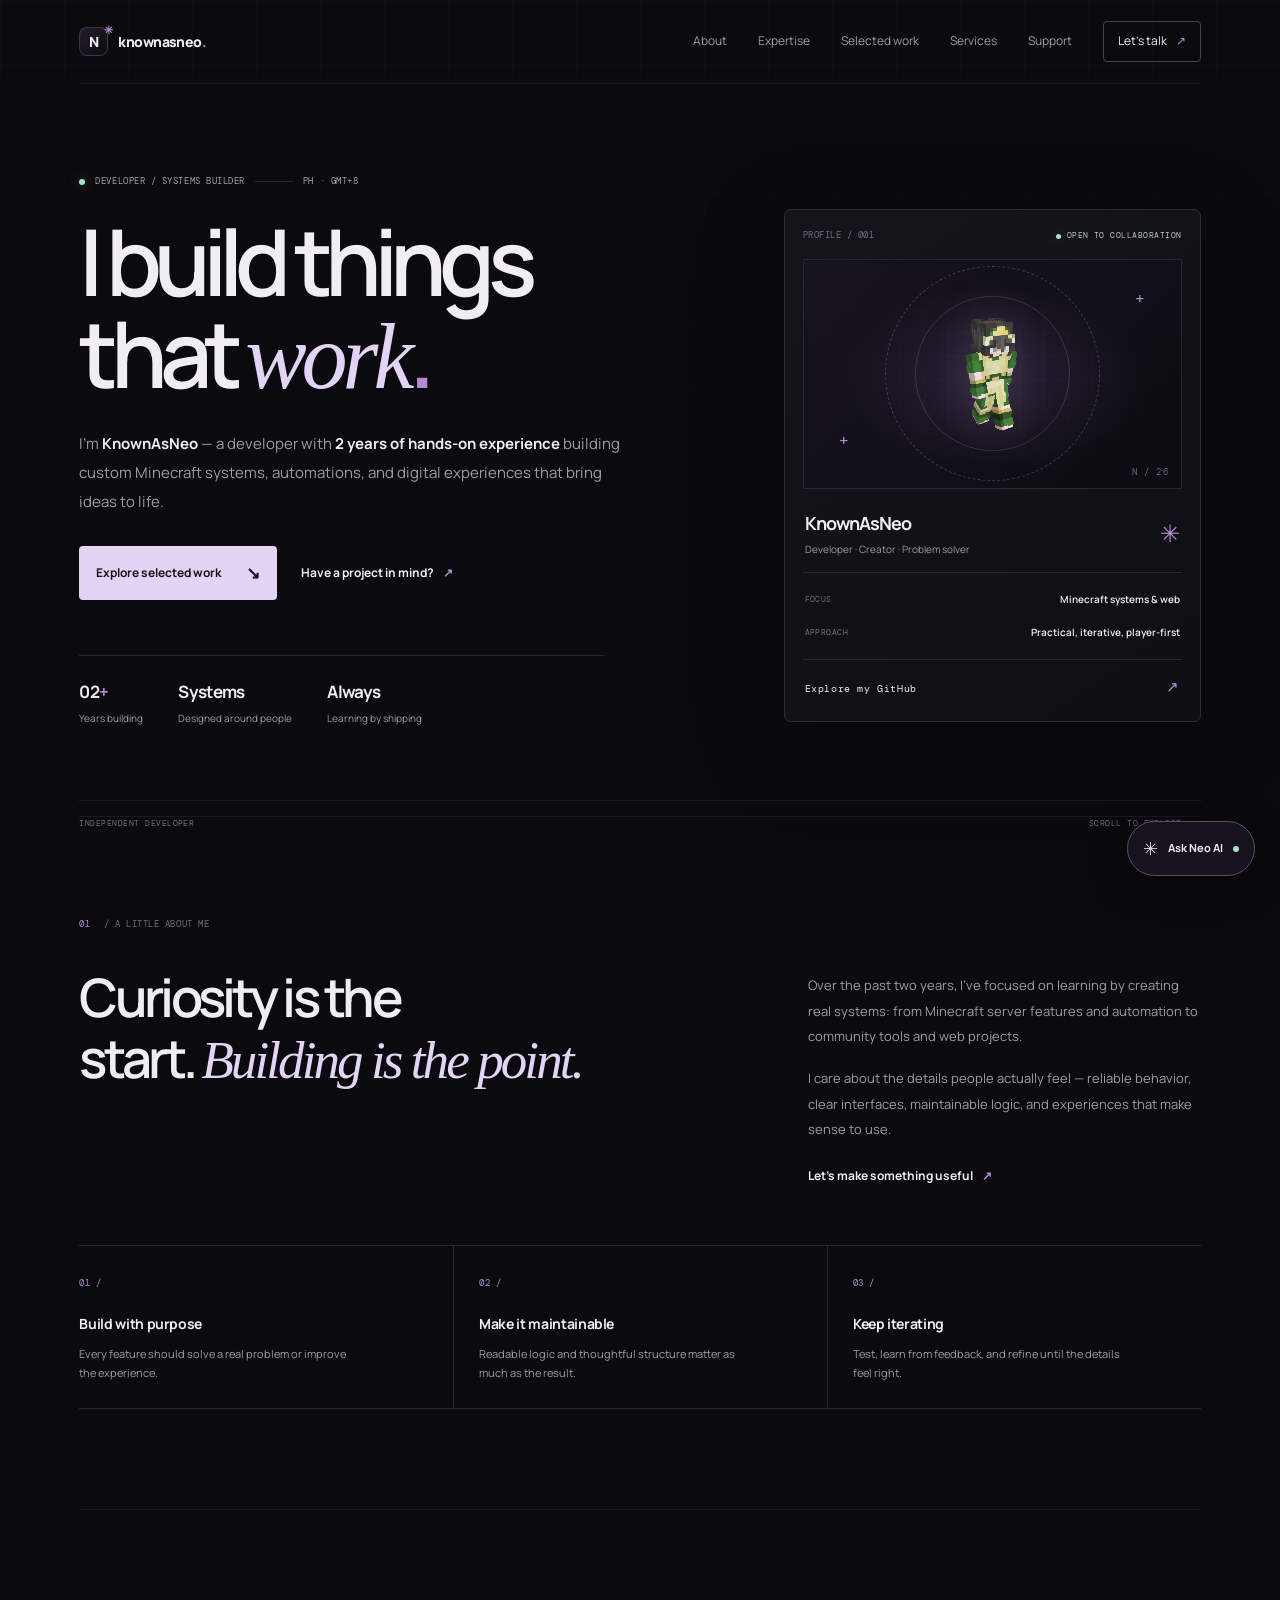
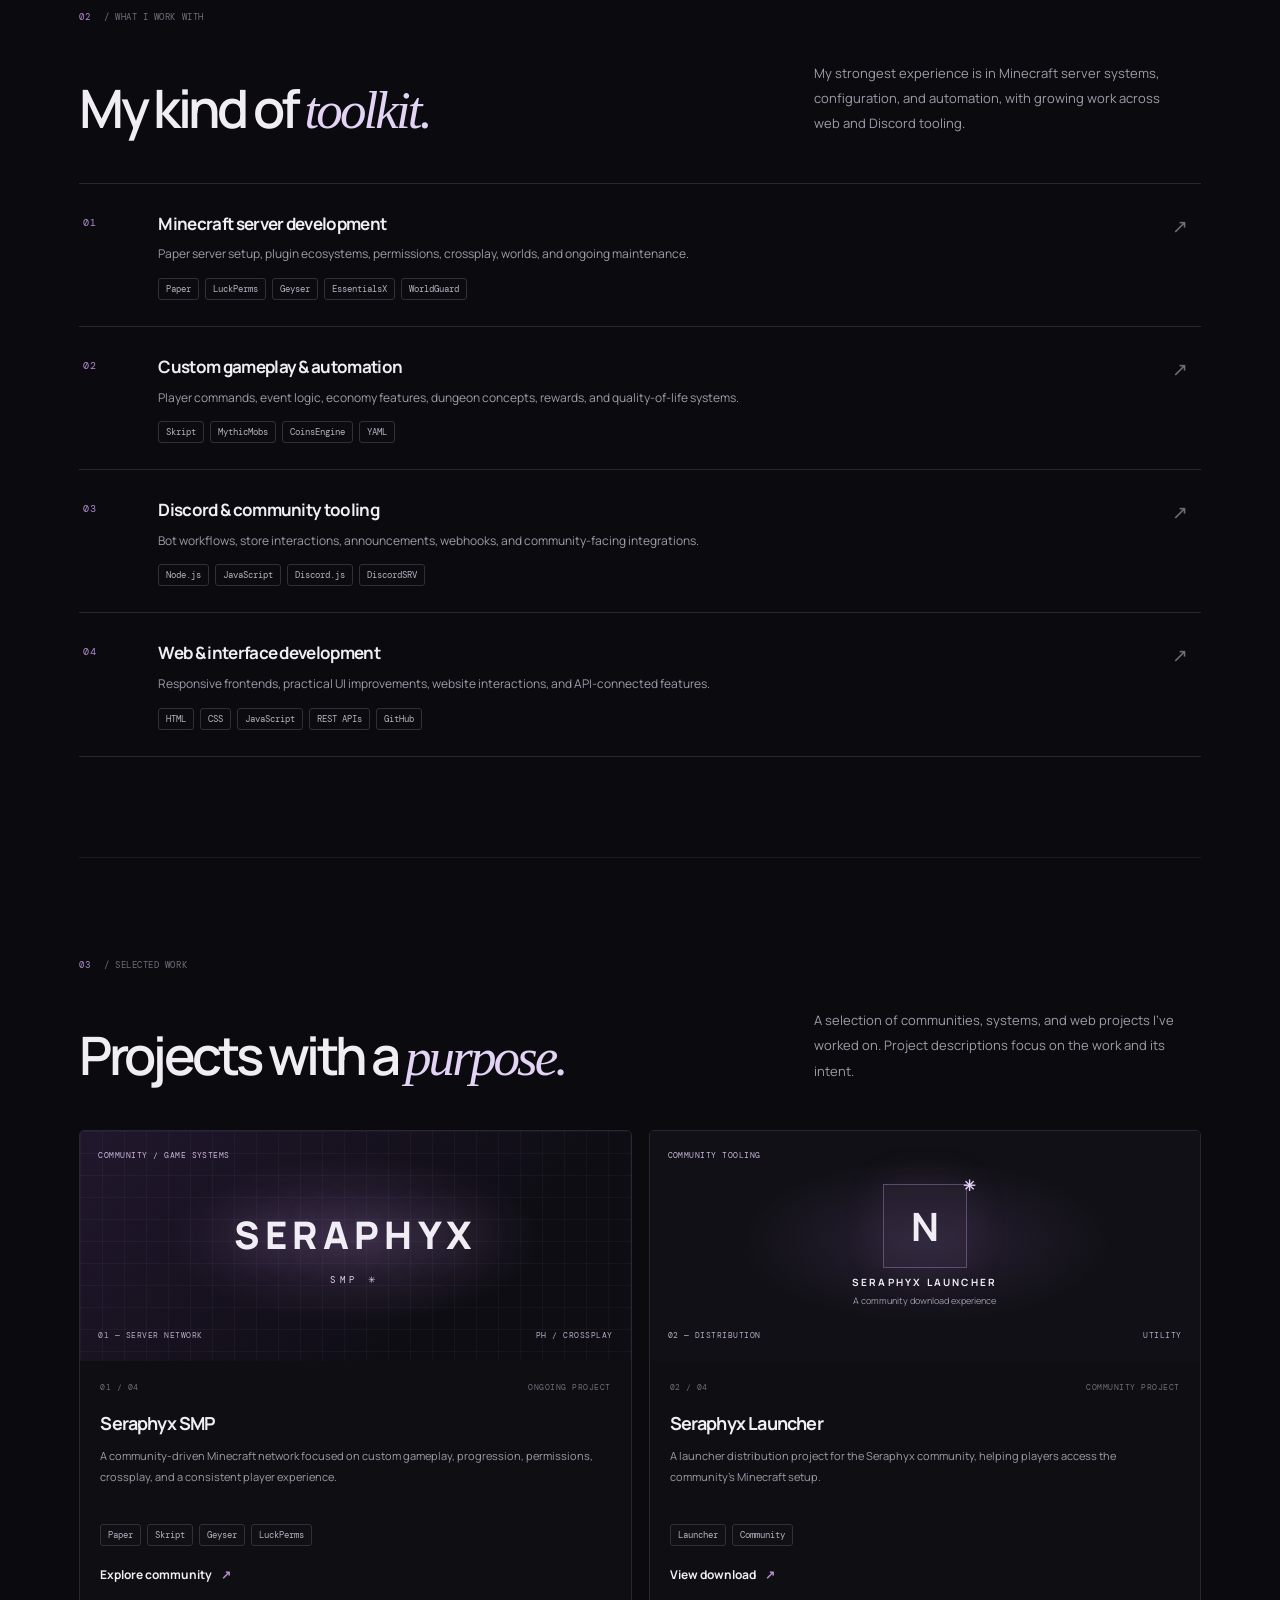
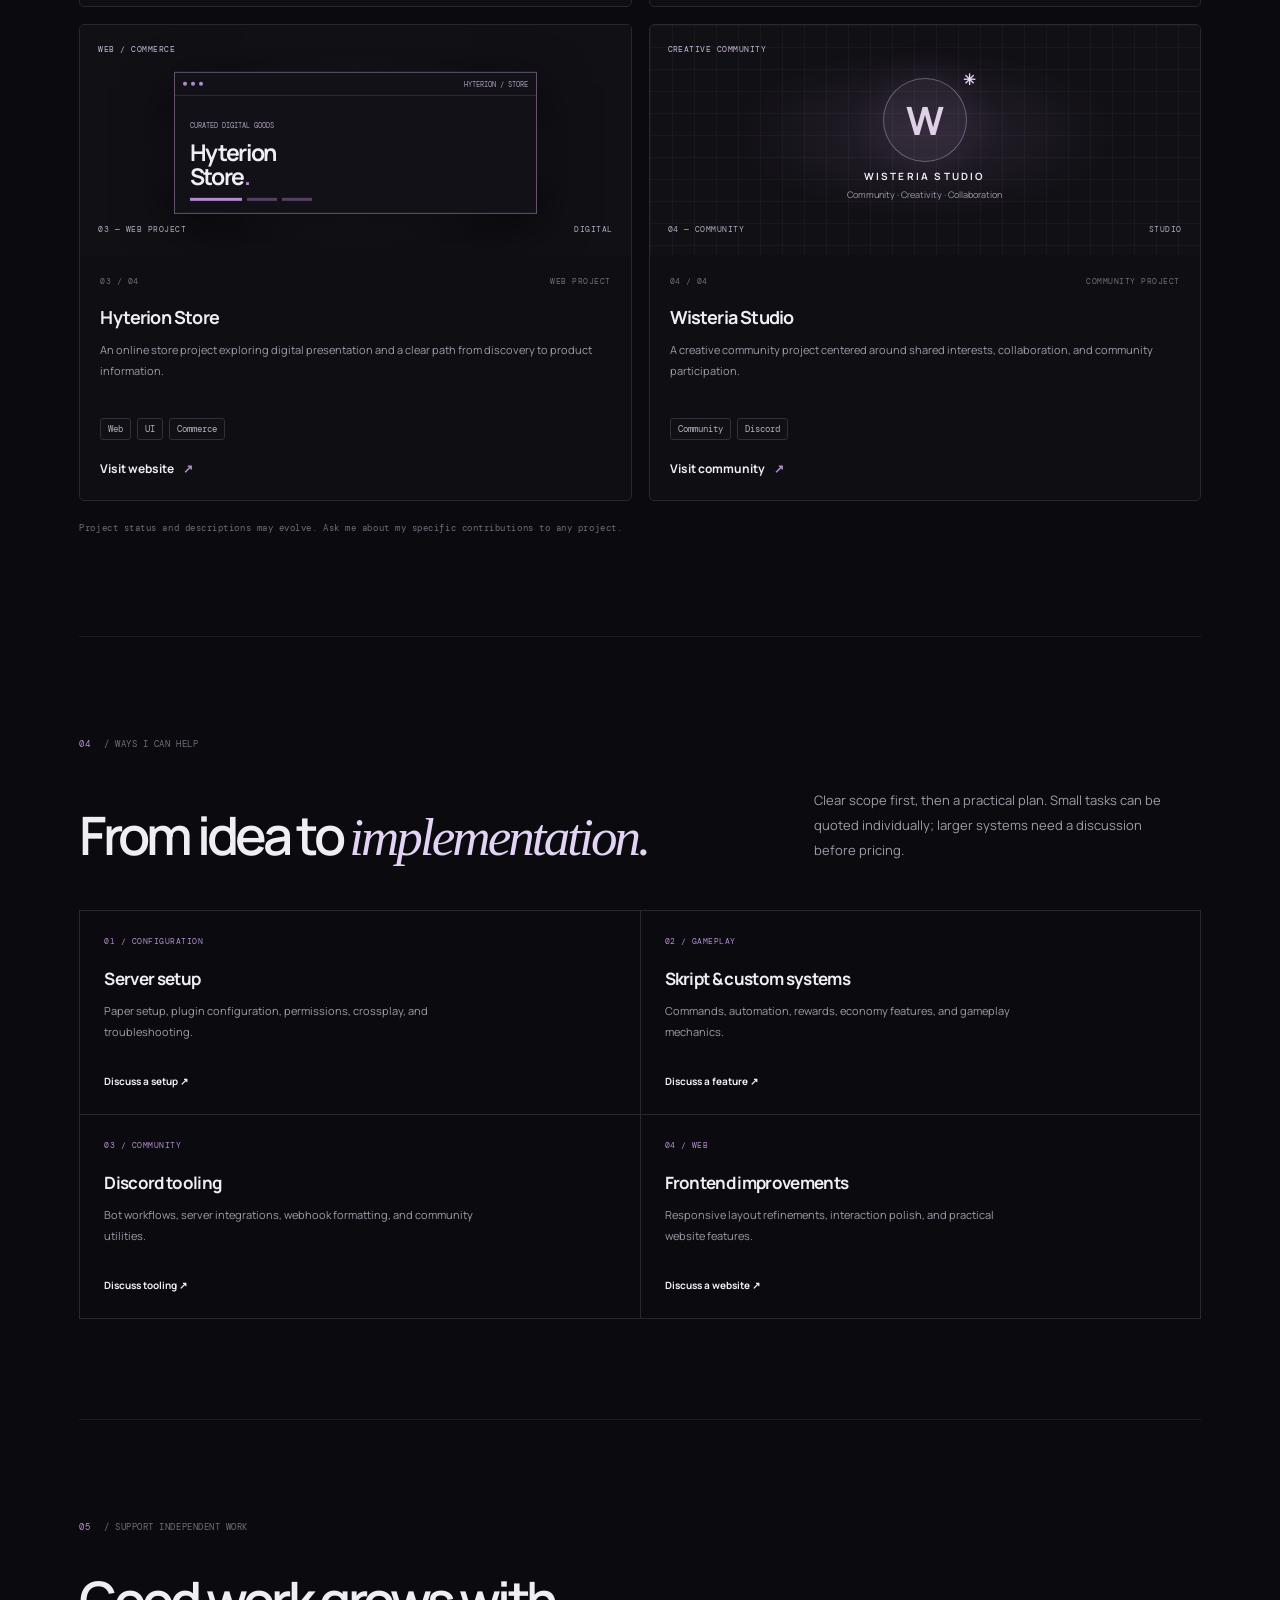
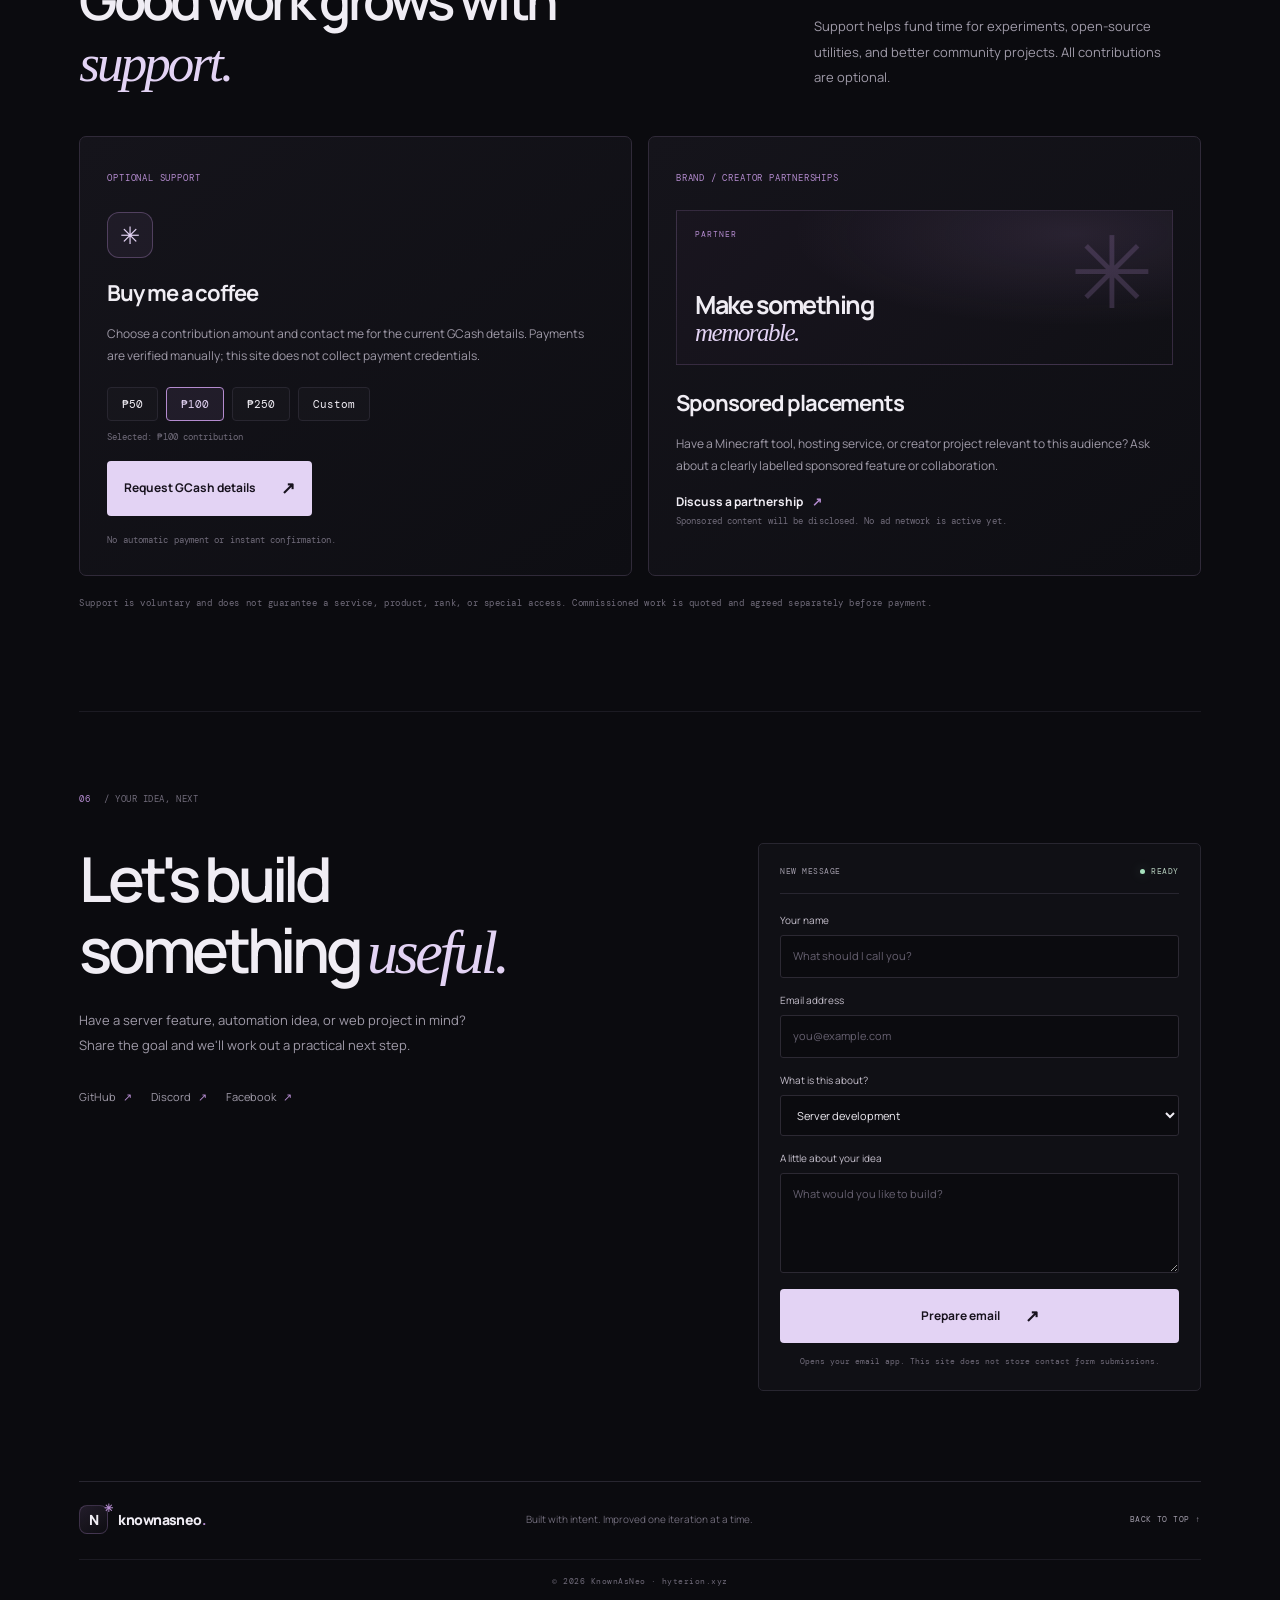
==== index.html @ 185cb644 "Add monetization inquiry topics" ====
<!doctype html>
<html lang="en">
<head>
  <meta charset="utf-8">
  <meta name="viewport" content="width=device-width, initial-scale=1">
  <meta name="theme-color" content="#0b0b0f">
  <meta name="description" content="KnownAsNeo — developer building Minecraft systems, automation, and thoughtful digital experiences. Two years of hands-on development experience.">
  <meta property="og:title" content="KnownAsNeo — Developer & Systems Builder">
  <meta property="og:description" content="Two years of building custom Minecraft systems, server tooling, and digital experiences.">
  <meta property="og:url" content="https://hyterion.xyz/">
  <title>KnownAsNeo — Developer & Systems Builder</title>
  <link rel="icon" type="image/png" sizes="64x64" href="assets/favicon.png">
  <link rel="apple-touch-icon" href="assets/favicon.png">
  <link rel="preconnect" href="https://fonts.googleapis.com">
  <link rel="preconnect" href="https://fonts.gstatic.com" crossorigin>
  <link href="https://fonts.googleapis.com/css2?family=DM+Mono:wght@400;500&family=Manrope:wght@400;500;600;700;800&display=swap" rel="stylesheet">
  <link rel="stylesheet" href="style.css">
</head>
<body>
  <a class="skip-link" href="#main">Skip to content</a>
  <div class="site-shell">
    <header class="topbar">
      <a class="brand" href="#home" aria-label="KnownAsNeo home"><span class="brand-mark">N<span>✳</span></span><span>knownasneo<span class="accent">.</span></span></a>
      <button class="menu" type="button" aria-label="Toggle navigation" aria-expanded="false"><span></span><span></span></button>
      <nav class="nav" aria-label="Main navigation">
        <a href="#about">About</a><a href="#expertise">Expertise</a><a href="#work">Selected work</a><a href="#services">Services</a><a href="#support">Support</a>
        <a class="nav-cta" href="#contact">Let's talk <span>↗</span></a>
      </nav>
    </header>

    <main id="main">
      <section class="hero" id="home">
        <div class="hero-main">
          <div class="eyebrow"><span class="status-dot"></span> DEVELOPER / SYSTEMS BUILDER <span class="eyebrow-line"></span> PH · GMT+8</div>
          <h1>I build things<br>that <span class="serif-accent">work</span><span class="accent">.</span></h1>
          <p class="hero-lede">I'm <strong>KnownAsNeo</strong> — a developer with <strong>2 years of hands-on experience</strong> building custom Minecraft systems, automations, and digital experiences that bring ideas to life.</p>
          <div class="hero-actions"><a class="button button-primary" href="#work">Explore selected work <span>↘</span></a><a class="text-link" href="#contact">Have a project in mind? <span>↗</span></a></div>
          <div class="hero-metrics"><div><strong>02<span>+</span></strong><span>Years building</span></div><div><strong>Systems</strong><span>Designed around people</span></div><div><strong>Always</strong><span>Learning by shipping</span></div></div>
        </div>
        <aside class="profile-card" aria-label="Developer profile">
          <div class="profile-top"><span class="mono-label">PROFILE / 001</span><span class="profile-status"><i></i> OPEN TO COLLABORATION</span></div>
          <div class="profile-art"><div class="art-ring ring-one"></div><div class="art-ring ring-two"></div><div class="art-grid"></div><div class="avatar-frame"><img src="assets/minecraft-skin.png" alt="KnownAsNeo's Minecraft character" loading="eager"></div><span class="art-cross cross-one">+</span><span class="art-cross cross-two">+</span><span class="art-index">N / 26</span></div>
          <div class="profile-name"><div><h2>KnownAsNeo</h2><p>Developer · Creator · Problem solver</p></div><span class="profile-symbol">✳</span></div>
          <div class="profile-divider"></div>
          <div class="profile-detail"><span>FOCUS</span><strong>Minecraft systems & web</strong></div>
          <div class="profile-detail"><span>APPROACH</span><strong>Practical, iterative, player-first</strong></div>
          <a class="profile-link" href="https://github.com/nathanielclintsuyod0-collab" target="_blank" rel="noopener noreferrer">Explore my GitHub <span>↗</span></a>
        </aside>
        <div class="hero-foot"><span>INDEPENDENT DEVELOPER</span><span>SCROLL TO EXPLORE <span class="scroll-arrow">↓</span></span></div>
      </section>

      <section class="section intro-section" id="about">
        <div class="section-label"><span>01</span> / A LITTLE ABOUT ME</div>
        <div class="intro-grid"><h2>Curiosity is the<br>start. <span class="serif-accent">Building is the point.</span></h2><div class="intro-copy"><p>Over the past two years, I've focused on learning by creating real systems: from Minecraft server features and automation to community tools and web projects.</p><p>I care about the details people actually feel — reliable behavior, clear interfaces, maintainable logic, and experiences that make sense to use.</p><a class="text-link" href="#contact">Let's make something useful <span>↗</span></a></div></div>
        <div class="principle-row"><article><span class="principle-number">01 /</span><h3>Build with purpose</h3><p>Every feature should solve a real problem or improve the experience.</p></article><article><span class="principle-number">02 /</span><h3>Make it maintainable</h3><p>Readable logic and thoughtful structure matter as much as the result.</p></article><article><span class="principle-number">03 /</span><h3>Keep iterating</h3><p>Test, learn from feedback, and refine until the details feel right.</p></article></div>
      </section>

      <section class="section" id="expertise">
        <div class="section-label"><span>02</span> / WHAT I WORK WITH</div>
        <div class="section-heading"><h2>My kind of <span class="serif-accent">toolkit.</span></h2><p>My strongest experience is in Minecraft server systems, configuration, and automation, with growing work across web and Discord tooling.</p></div>
        <div class="expertise-list">
          <article class="expertise-item"><span class="expertise-index">01</span><div><h3>Minecraft server development</h3><p>Paper server setup, plugin ecosystems, permissions, crossplay, worlds, and ongoing maintenance.</p><div class="tags"><span>Paper</span><span>LuckPerms</span><span>Geyser</span><span>EssentialsX</span><span>WorldGuard</span></div></div><span class="expertise-arrow">↗</span></article>
          <article class="expertise-item"><span class="expertise-index">02</span><div><h3>Custom gameplay & automation</h3><p>Player commands, event logic, economy features, dungeon concepts, rewards, and quality-of-life systems.</p><div class="tags"><span>Skript</span><span>MythicMobs</span><span>CoinsEngine</span><span>YAML</span></div></div><span class="expertise-arrow">↗</span></article>
          <article class="expertise-item"><span class="expertise-index">03</span><div><h3>Discord & community tooling</h3><p>Bot workflows, store interactions, announcements, webhooks, and community-facing integrations.</p><div class="tags"><span>Node.js</span><span>JavaScript</span><span>Discord.js</span><span>DiscordSRV</span></div></div><span class="expertise-arrow">↗</span></article>
          <article class="expertise-item"><span class="expertise-index">04</span><div><h3>Web & interface development</h3><p>Responsive frontends, practical UI improvements, website interactions, and API-connected features.</p><div class="tags"><span>HTML</span><span>CSS</span><span>JavaScript</span><span>REST APIs</span><span>GitHub</span></div></div><span class="expertise-arrow">↗</span></article>
        </div>
      </section>

      <section class="section" id="work">
        <div class="section-label"><span>03</span> / SELECTED WORK</div>
        <div class="section-heading"><h2>Projects with a <span class="serif-accent">purpose.</span></h2><p>A selection of communities, systems, and web projects I've worked on. Project descriptions focus on the work and its intent.</p></div>
        <div class="project-grid">
          <article class="project-card project-featured"><div class="project-visual visual-seraph"><span class="visual-overline">COMMUNITY / GAME SYSTEMS</span><div class="seraph-wordmark">SERAPHYX<span>SMP ✳</span></div><div class="visual-bottom"><span>01 — SERVER NETWORK</span><span>PH / CROSSPLAY</span></div></div><div class="project-body"><div class="project-meta"><span>01 / 04</span><span>ONGOING PROJECT</span></div><h3>Seraphyx SMP</h3><p>A community-driven Minecraft network focused on custom gameplay, progression, permissions, crossplay, and a consistent player experience.</p><div class="tags"><span>Paper</span><span>Skript</span><span>Geyser</span><span>LuckPerms</span></div><a class="text-link" href="https://discord.gg/seraphyx" target="_blank" rel="noopener noreferrer">Explore community <span>↗</span></a></div></article>
          <article class="project-card"><div class="project-visual visual-launcher"><span class="visual-overline">COMMUNITY TOOLING</span><div class="launcher-mark">N<span>✳</span></div><strong>SERAPHYX LAUNCHER</strong><span class="visual-caption">A community download experience</span><div class="visual-bottom"><span>02 — DISTRIBUTION</span><span>UTILITY</span></div></div><div class="project-body"><div class="project-meta"><span>02 / 04</span><span>COMMUNITY PROJECT</span></div><h3>Seraphyx Launcher</h3><p>A launcher distribution project for the Seraphyx community, helping players access the community's Minecraft setup.</p><div class="tags"><span>Launcher</span><span>Community</span></div><a class="text-link" href="https://drive.google.com/uc?export=download&amp;id=1gy6aNi7TdKsRIuaGIVWTY5ySuyuD6FTw" target="_blank" rel="noopener noreferrer">View download <span>↗</span></a></div></article>
          <article class="project-card"><div class="project-visual visual-store"><span class="visual-overline">WEB / COMMERCE</span><div class="store-window"><div class="store-window-top"><i></i><i></i><i></i><span>HYTERION / STORE</span></div><div class="store-window-content"><span>CURATED DIGITAL GOODS</span><strong>Hyterion<br>Store<span class="accent">.</span></strong><div class="store-bars"><i></i><i></i><i></i></div></div></div><div class="visual-bottom"><span>03 — WEB PROJECT</span><span>DIGITAL</span></div></div><div class="project-body"><div class="project-meta"><span>03 / 04</span><span>WEB PROJECT</span></div><h3>Hyterion Store</h3><p>An online store project exploring digital presentation and a clear path from discovery to product information.</p><div class="tags"><span>Web</span><span>UI</span><span>Commerce</span></div><a class="text-link" href="https://hyterion.store/" target="_blank" rel="noopener noreferrer">Visit website <span>↗</span></a></div></article>
          <article class="project-card"><div class="project-visual visual-wisteria"><span class="visual-overline">CREATIVE COMMUNITY</span><div class="wisteria-emblem">W<span>✳</span></div><strong>WISTERIA STUDIO</strong><span class="visual-caption">Community · Creativity · Collaboration</span><div class="visual-bottom"><span>04 — COMMUNITY</span><span>STUDIO</span></div></div><div class="project-body"><div class="project-meta"><span>04 / 04</span><span>COMMUNITY PROJECT</span></div><h3>Wisteria Studio</h3><p>A creative community project centered around shared interests, collaboration, and community participation.</p><div class="tags"><span>Community</span><span>Discord</span></div><a class="text-link" href="https://discord.gg/anjQmPUqED" target="_blank" rel="noopener noreferrer">Visit community <span>↗</span></a></div></article>
        </div>
        <p class="small-note">Project status and descriptions may evolve. Ask me about my specific contributions to any project.</p>
      </section>

      <section class="section" id="services">
        <div class="section-label"><span>04</span> / WAYS I CAN HELP</div>
        <div class="section-heading"><h2>From idea to <span class="serif-accent">implementation.</span></h2><p>Clear scope first, then a practical plan. Small tasks can be quoted individually; larger systems need a discussion before pricing.</p></div>
        <div class="service-grid"><article><span>01 / CONFIGURATION</span><h3>Server setup</h3><p>Paper setup, plugin configuration, permissions, crossplay, and troubleshooting.</p><a href="#contact">Discuss a setup ↗</a></article><article><span>02 / GAMEPLAY</span><h3>Skript & custom systems</h3><p>Commands, automation, rewards, economy features, and gameplay mechanics.</p><a href="#contact">Discuss a feature ↗</a></article><article><span>03 / COMMUNITY</span><h3>Discord tooling</h3><p>Bot workflows, server integrations, webhook formatting, and community utilities.</p><a href="#contact">Discuss tooling ↗</a></article><article><span>04 / WEB</span><h3>Frontend improvements</h3><p>Responsive layout refinements, interaction polish, and practical website features.</p><a href="#contact">Discuss a website ↗</a></article></div>
      </section>


      <section class="section monetization-section" id="support">
        <div class="section-label"><span>05</span> / SUPPORT INDEPENDENT WORK</div>
        <div class="section-heading"><h2>Good work grows with <span class="serif-accent">support.</span></h2><p>Support helps fund time for experiments, open-source utilities, and better community projects. All contributions are optional.</p></div>
        <div class="monetization-grid">
          <article class="money-card money-support">
            <span class="money-kicker">OPTIONAL SUPPORT</span><div class="money-symbol">✳</div><h3>Buy me a coffee</h3><p>Choose a contribution amount and contact me for the current GCash details. Payments are verified manually; this site does not collect payment credentials.</p>
            <div class="support-amounts" role="group" aria-label="Suggested support amounts"><button type="button" data-support-amount="50">₱50</button><button type="button" data-support-amount="100">₱100</button><button type="button" data-support-amount="250">₱250</button><button type="button" data-support-amount="custom">Custom</button></div>
            <p class="support-selection" id="supportSelection" aria-live="polite">Selected: ₱100 contribution</p>
            <a class="button button-primary money-cta" href="#contact" data-support-contact>Request GCash details <span>↗</span></a>
            <span class="money-footnote">No automatic payment or instant confirmation.</span>
          </article>
          <article class="money-card money-sponsor">
            <span class="money-kicker">BRAND / CREATOR PARTNERSHIPS</span><div class="sponsor-art"><span>PARTNER</span><strong>Make something<br><em>memorable.</em></strong><i>✳</i></div><h3>Sponsored placements</h3><p>Have a Minecraft tool, hosting service, or creator project relevant to this audience? Ask about a clearly labelled sponsored feature or collaboration.</p>
            <a class="text-link" href="#contact" data-sponsor-contact>Discuss a partnership <span>↗</span></a>
            <span class="money-footnote">Sponsored content will be disclosed. No ad network is active yet.</span>
          </article>
        </div>
        <p class="small-note money-disclaimer">Support is voluntary and does not guarantee a service, product, rank, or special access. Commissioned work is quoted and agreed separately before payment.</p>
      </section>
      <section class="contact-section" id="contact"><div class="section-label"><span>06</span> / YOUR IDEA, NEXT</div><div class="contact-layout"><div><h2>Let's build<br>something <span class="serif-accent">useful.</span></h2><p>Have a server feature, automation idea, or web project in mind? Share the goal and we'll work out a practical next step.</p><div class="contact-socials"><a href="https://github.com/nathanielclintsuyod0-collab" target="_blank" rel="noopener noreferrer">GitHub <span>↗</span></a><a href="https://discord.gg/seraphyx" target="_blank" rel="noopener noreferrer">Discord <span>↗</span></a><a href="https://www.facebook.com/profile.php?id=61582231886418" target="_blank" rel="noopener noreferrer">Facebook <span>↗</span></a></div></div><form id="contactForm"><div class="form-heading"><span>NEW MESSAGE</span><span><i></i> READY</span></div><label for="name">Your name</label><input id="name" name="name" autocomplete="name" required placeholder="What should I call you?"><label for="email">Email address</label><input id="email" name="email" type="email" autocomplete="email" required placeholder="you@example.com"><label for="topic">What is this about?</label><select id="topic" name="topic"><option>Server development</option><option>Skript / custom systems</option><option>Plugin configuration</option><option>Discord tooling</option><option>Website development</option><option>Support / GCash contribution</option><option>Sponsorship / advertising partnership</option><option>Collaboration</option><option>Something else</option></select><label for="message">A little about your idea</label><textarea id="message" name="message" rows="4" required placeholder="What would you like to build?"></textarea><button class="button button-primary" type="submit">Prepare email <span>↗</span></button><p class="form-note">Opens your email app. This site does not store contact form submissions.</p></form></div></section>
    </main>

    <footer class="footer"><a class="brand" href="#home"><span class="brand-mark">N<span>✳</span></span><span>knownasneo<span class="accent">.</span></span></a><p>Built with intent. Improved one iteration at a time.</p><a class="back-top" href="#home">BACK TO TOP ↑</a><div class="copyright">© <span id="year"></span> KnownAsNeo · hyterion.xyz</div></footer>
  </div>

  <button class="ai-launcher" id="aiLauncher" type="button" aria-label="Chat with Neo AI" aria-expanded="false"><span class="ai-launcher-spark">✳</span><span class="ai-launcher-label">Ask Neo AI</span><span class="ai-launcher-dot"></span></button>
  <section class="ai-panel" id="aiPanel" aria-label="Neo AI portfolio assistant" aria-hidden="true">
    <header class="ai-header"><div class="ai-avatar">N<span>✳</span></div><div class="ai-header-copy"><strong>Neo AI</strong><span><i></i> Portfolio assistant</span></div><button class="ai-close" id="aiClose" type="button" aria-label="Close assistant">×</button></header>
    <div class="ai-intro" id="aiIntro"><span class="ai-kicker">KNOWNASNEO / AI</span><h2>Hey there.<br>What would you like to know?</h2><p>Ask me about Neo's projects, skills, or development experience.</p><div class="ai-suggestions"><button type="button">What does Neo build?</button><button type="button">Tell me about Seraphyx</button><button type="button">What technologies does he use?</button></div></div>
    <div class="ai-messages" id="aiMessages" aria-live="polite" aria-relevant="additions text"></div>
    <form class="ai-form" id="aiForm"><label class="sr-only" for="aiInput">Message Neo AI</label><textarea id="aiInput" rows="1" maxlength="1200" placeholder="Ask about my work..." required></textarea><button type="submit" aria-label="Send message"><span>↑</span></button><p>AI-generated answers can be imperfect. No secrets or private information are shared.</p></form>
  </section>
  <script src="script.js" defer></script>
</body>
</html>
---- style.css ----
/* KnownAsNeo — editorial dark portfolio */
:root{color-scheme:dark;--bg:#0b0b0f;--panel:#111116;--panel-2:#15151c;--line:#282630;--line-soft:#1c1b23;--text:#f0edf4;--muted:#a09ba9;--dim:#716c7b;--purple:#b48bcf;--lilac:#e3d3f4;--green:#a7e2be;--font:'Manrope',sans-serif;--mono:'DM Mono',monospace;--serif:Georgia,'Times New Roman',serif;--max:1160px}
*{box-sizing:border-box}html{scroll-behavior:smooth;scroll-padding-top:96px}body{margin:0;background:var(--bg);color:var(--text);font-family:var(--font);font-size:14px;line-height:1.7;-webkit-font-smoothing:antialiased}body::before{content:"";position:fixed;inset:0;z-index:-1;pointer-events:none;background-image:linear-gradient(#ffffff04 1px,transparent 1px),linear-gradient(90deg,#ffffff04 1px,transparent 1px);background-size:64px 64px;mask-image:linear-gradient(to bottom,#000,transparent 70%)}a{color:inherit;text-decoration:none}button,input,textarea,select{font:inherit}button,a{-webkit-tap-highlight-color:transparent}button{color:inherit}.site-shell{max-width:1440px;margin:0 auto;padding:0 6.2%}.skip-link{position:fixed;top:10px;left:10px;z-index:1000;transform:translateY(-150%);padding:10px 14px;background:var(--lilac);color:#17111f;border-radius:5px}.skip-link:focus{transform:translateY(0)}.accent{color:var(--purple)}.serif-accent{font-family:var(--serif);font-weight:400;font-style:italic;color:var(--lilac);letter-spacing:-.055em}.mono-label,.eyebrow,.section-label,.hero-foot,.profile-status,.profile-detail>span,.profile-link,.principle-number,.expertise-index,.project-meta,.visual-overline,.visual-bottom,.small-note,.service-grid article>span,.form-heading,.form-note,.footer .back-top,.copyright,.ai-kicker,.ai-header-copy span,.ai-form p{font-family:var(--mono);letter-spacing:.06em}.topbar{height:84px;display:flex;align-items:center;justify-content:space-between;border-bottom:1px solid var(--line-soft);position:relative;z-index:20}.brand{display:inline-flex;align-items:center;gap:10px;font-size:14px;font-weight:800;letter-spacing:-.04em}.brand-mark{width:29px;height:29px;display:grid;place-items:center;position:relative;border:1px solid #9d7cb54d;border-radius:8px;background:linear-gradient(145deg,#b48bcf24,#b48bcf04);font-size:14px}.brand-mark>span{position:absolute;right:-5px;top:-7px;color:var(--purple);font-size:11px}.nav{display:flex;align-items:center;gap:31px;color:var(--muted);font-size:12px}.nav>a{transition:color .2s}.nav>a:hover,.nav>a:focus-visible{color:var(--text)}.nav .nav-cta{border:1px solid #48404f;border-radius:4px;padding:9px 14px;color:var(--text)}.nav-cta span{color:var(--purple);margin-left:7px}.menu{display:none;background:none;border:0;padding:10px}.menu span{display:block;width:22px;height:1px;background:var(--text);margin:5px}
.hero{min-height:610px;padding:90px 0 28px;display:grid;grid-template-columns:minmax(0,1.2fr) minmax(320px,.8fr);gap:7%;align-items:center;position:relative}.hero-main{padding-bottom:30px}.eyebrow{font-size:9px;color:var(--muted);display:flex;align-items:center;gap:10px;margin-bottom:27px}.status-dot,.profile-status i,.form-heading i,.ai-header-copy i{display:inline-block;width:6px;height:6px;border-radius:50%;background:var(--green);box-shadow:0 0 12px #a7e2be55}.eyebrow-line{height:1px;width:38px;background:var(--line)}h1,h2,h3,p{margin-top:0}.hero h1{font-size:clamp(58px,7.2vw,96px);line-height:.99;letter-spacing:-.085em;font-weight:600;margin:0 0 26px}.hero-lede{max-width:550px;color:var(--muted);font-size:15px;line-height:1.95;margin:0 0 29px}.hero-lede strong{font-weight:700;color:var(--text)}.hero-actions{display:flex;align-items:center;gap:24px;flex-wrap:wrap}.button{border:0;border-radius:4px;padding:13px 17px;display:inline-flex;align-items:center;justify-content:center;gap:25px;font-size:12px;font-weight:700;cursor:pointer;transition:transform .2s,background .2s,border-color .2s}.button:hover{transform:translateY(-2px)}.button-primary{background:var(--lilac);color:#17121d}.button-primary:hover{background:#f1e6ff}.button-primary span{font-size:17px}.text-link{display:inline-flex;align-items:center;gap:9px;font-size:12px;font-weight:700;color:var(--text)}.text-link span{color:var(--purple);transition:transform .2s}.text-link:hover span{transform:translate(3px,-2px)}.hero-metrics{display:flex;gap:35px;margin-top:55px;padding-top:22px;border-top:1px solid var(--line);max-width:525px}.hero-metrics div{display:flex;flex-direction:column;gap:3px}.hero-metrics strong{font-size:17px;font-weight:700;letter-spacing:-.04em}.hero-metrics strong span{color:var(--purple)}.hero-metrics div>span{font-size:10px;color:var(--muted)}
.profile-card{background:linear-gradient(145deg,#15141b,#0e0e13);border:1px solid #302a39;border-radius:7px;padding:18px;box-shadow:0 25px 90px #0005;position:relative;overflow:hidden}.profile-top{display:flex;justify-content:space-between;align-items:center;gap:8px;padding:0 0 15px}.mono-label{font-size:9px;color:var(--dim)}.profile-status{font-size:8px;color:#b5cdbd;display:flex;align-items:center;gap:6px}.profile-status i{width:5px;height:5px}.profile-art{height:230px;position:relative;display:grid;place-items:center;overflow:hidden;border:1px solid #282431;background:radial-gradient(ellipse at 50% 52%,#a67bc62b,transparent 55%),linear-gradient(135deg,#17131f,#0c0c12)}.art-grid{position:absolute;inset:0;background-image:linear-gradient(#b48bcf0b 1px,transparent 1px),linear-gradient(90deg,#b48bcf0b 1px,transparent 1px);background-size:24px 24px;mask-image:radial-gradient(ellipse,#000,transparent 80%)}.art-ring{position:absolute;width:175px;height:175px;border:1px solid #b48bcf50;border-radius:50%}.ring-one{width:215px;height:215px;border-style:dashed;animation:orbit 45s linear infinite}.ring-two{width:155px;height:155px;border-color:#e3d3f426}.avatar-frame{position:relative;width:126px;height:166px;display:grid;place-items:center;filter:drop-shadow(0 0 22px #b48bcf33)}.avatar-frame img{height:100%;width:auto;max-width:100%;object-fit:contain;image-rendering:pixelated}.art-cross{position:absolute;color:var(--purple);font:16px var(--mono)}.cross-one{top:28px;right:36px}.cross-two{bottom:37px;left:35px}.art-index{position:absolute;right:12px;bottom:10px;color:#71627f;font:9px var(--mono);letter-spacing:.12em}.profile-name{display:flex;align-items:center;justify-content:space-between;padding:19px 2px 14px}.profile-name h2{font-size:18px;letter-spacing:-.05em;margin:0 0 3px}.profile-name p{font-size:10px;color:var(--muted);margin:0}.profile-symbol{color:var(--purple);font-size:24px}.profile-divider{height:1px;background:var(--line);margin-bottom:10px}.profile-detail{display:flex;justify-content:space-between;align-items:center;gap:10px;padding:8px 2px}.profile-detail>span{font-size:8px;color:var(--dim)}.profile-detail strong{font-size:10px;font-weight:600;text-align:right}.profile-link{display:flex;justify-content:space-between;align-items:center;border-top:1px solid var(--line);margin-top:10px;padding:15px 2px 2px;font-size:10px}.profile-link span{font-size:15px;color:var(--purple)}.hero-foot{grid-column:1/-1;display:flex;justify-content:space-between;border-top:1px solid var(--line-soft);padding-top:16px;color:var(--dim);font-size:8px}.scroll-arrow{color:var(--purple);margin-left:8px}
.section{padding:100px 0;border-top:1px solid var(--line-soft)}.section-label{font-size:9px;color:var(--dim);margin-bottom:35px}.section-label>span{color:var(--purple);margin-right:8px}.intro-grid{display:grid;grid-template-columns:1.1fr .7fr;gap:10%;align-items:start}.intro-grid h2,.section-heading h2,.contact-layout h2{font-size:clamp(34px,4.3vw,53px);line-height:1.15;letter-spacing:-.07em;font-weight:600;margin:0}.intro-copy{padding-top:6px}.intro-copy p,.section-heading>p,.contact-layout>div>p{color:var(--muted);font-size:13px;line-height:1.95;margin:0 0 17px}.intro-copy .text-link{margin-top:7px}.principle-row{display:grid;grid-template-columns:repeat(3,1fr);margin-top:58px;border-top:1px solid var(--line);border-bottom:1px solid var(--line)}.principle-row article{padding:23px 23px 25px 0}.principle-row article+article{padding-left:25px;border-left:1px solid var(--line)}.principle-number{font-size:9px;color:var(--purple)}.principle-row h3{font-size:14px;margin:19px 0 8px;letter-spacing:-.025em}.principle-row p{color:var(--muted);font-size:11px;line-height:1.8;margin:0;max-width:270px}
.section-heading{display:grid;grid-template-columns:1fr .62fr;gap:10%;align-items:end;margin-bottom:42px}.section-heading>p{max-width:360px;margin:0 0 4px}.expertise-list{border-top:1px solid var(--line)}.expertise-item{display:grid;grid-template-columns:60px 1fr 25px;gap:15px;padding:26px 4px;border-bottom:1px solid var(--line);align-items:start;transition:background .2s,padding .2s}.expertise-item:hover{background:#ffffff03;padding-left:10px;padding-right:10px}.expertise-index{font-size:10px;color:var(--purple);padding-top:4px}.expertise-item h3{font-size:17px;letter-spacing:-.04em;margin:0 0 6px}.expertise-item p{font-size:12px;color:var(--muted);margin:0 0 13px}.expertise-arrow{font-size:19px;color:var(--dim);transition:color .2s,transform .2s}.expertise-item:hover .expertise-arrow{color:var(--purple);transform:translate(2px,-2px)}.tags{display:flex;flex-wrap:wrap;gap:6px}.tags span{font:9px var(--mono);color:#b7b0c1;border:1px solid #322e3a;border-radius:3px;padding:4px 7px;background:#ffffff02}
.project-grid{display:grid;grid-template-columns:repeat(2,minmax(0,1fr));gap:17px}.project-card{border:1px solid var(--line);border-radius:5px;overflow:hidden;background:#0e0e13;transition:transform .25s,border-color .25s,box-shadow .25s}.project-card:hover{transform:translateY(-4px);border-color:#665176;box-shadow:0 18px 40px #0004}.project-visual{height:230px;position:relative;overflow:hidden;padding:18px;display:flex;flex-direction:column;justify-content:space-between}.visual-overline{font-size:8px;color:#c8b8d8;position:relative;z-index:2}.visual-bottom{display:flex;justify-content:space-between;gap:10px;font-size:8px;color:#b4a9c1;position:relative;z-index:2}.visual-seraph{background:radial-gradient(ellipse at 50% 47%,#b48bcf36,transparent 48%),linear-gradient(135deg,#21172d,#0e0d13 70%)}.visual-seraph::before,.visual-wisteria::before{content:"";position:absolute;inset:0;background-image:linear-gradient(#c9a6ef0c 1px,transparent 1px),linear-gradient(90deg,#c9a6ef0c 1px,transparent 1px);background-size:22px 22px}.seraph-wordmark{position:absolute;left:50%;top:49%;transform:translate(-50%,-50%);font-size:clamp(24px,4vw,38px);font-weight:800;letter-spacing:.14em;text-align:center;white-space:nowrap;text-shadow:0 0 45px #b48bcf60}.seraph-wordmark span{display:block;font:9px var(--mono);letter-spacing:.5em;margin-top:8px;color:var(--lilac)}.visual-launcher{align-items:center;background:radial-gradient(ellipse at 50% 48%,#7b5c9e38,transparent 48%),#111016}.visual-launcher .visual-overline,.visual-launcher .visual-bottom{width:100%;align-self:stretch}.launcher-mark,.wisteria-emblem{width:84px;height:84px;border:1px solid #b48bcf65;background:#b48bcf12;display:grid;place-items:center;font-size:39px;font-weight:700;position:relative;box-shadow:0 0 45px #b48bcf1c}.launcher-mark span,.wisteria-emblem span{position:absolute;right:-10px;top:-12px;color:var(--lilac);font-size:15px}.visual-launcher>strong,.visual-wisteria>strong{font-size:10px;letter-spacing:.22em;margin-top:-15px}.visual-caption{font-size:9px;color:var(--muted);margin-top:-20px}.visual-store{background:radial-gradient(ellipse at 50% 55%,#b48bcf24,transparent 55%),#101015}.store-window{position:absolute;width:66%;height:142px;left:17%;top:50%;transform:translateY(-48%);border:1px solid #62546e;background:#121117;box-shadow:0 12px 45px #0008}.store-window-top{height:23px;display:flex;align-items:center;gap:4px;padding:0 8px;border-bottom:1px solid #312b38}.store-window-top i{width:4px;height:4px;background:#b48bcf;border-radius:50%}.store-window-top span{font:7px var(--mono);color:#a89bb6;margin-left:auto}.store-window-content{padding:15px}.store-window-content>span{font:7px var(--mono);color:#a89bb6}.store-window-content strong{display:block;font-size:23px;line-height:1.05;letter-spacing:-.06em;margin-top:5px}.store-bars{display:flex;gap:5px;margin-top:10px}.store-bars i{height:3px;width:30px;background:#b48bcf66}.store-bars i:first-child{width:52px;background:var(--purple)}.visual-wisteria{align-items:center;background:radial-gradient(ellipse at 50% 47%,#7e658d35,transparent 49%),#111015}.visual-wisteria .visual-overline,.visual-wisteria .visual-bottom{width:100%;align-self:stretch}.wisteria-emblem{border-radius:50%;border-color:#ad9abb80;color:#dfd0e8;background:#c5a8d514}.project-body{padding:20px}.project-meta{display:flex;justify-content:space-between;gap:8px;color:var(--dim);font-size:8px;margin-bottom:13px}.project-body h3{font-size:18px;letter-spacing:-.045em;margin:0 0 8px}.project-body>p{font-size:11px;color:var(--muted);line-height:1.9;min-height:62px;margin:0 0 16px}.project-body .text-link{margin-top:19px}.small-note{font-size:9px;color:var(--dim);margin:20px 0 0}
.service-grid{display:grid;grid-template-columns:repeat(2,minmax(0,1fr));border-top:1px solid var(--line);border-left:1px solid var(--line)}.service-grid article{padding:24px;border-right:1px solid var(--line);border-bottom:1px solid var(--line);min-height:190px;transition:background .2s}.service-grid article:hover{background:#b48bcf08}.service-grid article>span{font-size:8px;color:var(--purple)}.service-grid h3{font-size:17px;letter-spacing:-.04em;margin:17px 0 7px}.service-grid p{font-size:11px;color:var(--muted);max-width:370px;line-height:1.9;margin-bottom:16px}.service-grid article>a{font-size:10px;font-weight:700}.service-grid article>a:hover{color:var(--lilac)}
.contact-section{padding:80px 0 90px;border-top:1px solid var(--line-soft)}.contact-layout{display:grid;grid-template-columns:1fr .78fr;gap:10%;align-items:start}.contact-layout h2{font-size:clamp(39px,5vw,62px);margin-bottom:20px}.contact-layout>div>p{max-width:410px}.contact-socials{display:flex;gap:19px;flex-wrap:wrap;margin-top:29px}.contact-socials a{font-size:11px;color:var(--muted)}.contact-socials a span{color:var(--purple);margin-left:5px}.contact-socials a:hover{color:var(--text)}#contactForm{border:1px solid var(--line);padding:21px;background:#101015;border-radius:5px}.form-heading{display:flex;justify-content:space-between;border-bottom:1px solid var(--line);padding-bottom:15px;margin-bottom:18px;font-size:8px;color:var(--muted)}.form-heading span:last-child{display:flex;align-items:center;gap:6px;color:#b5cdbd}.form-heading i{width:5px;height:5px}#contactForm label{display:block;font-size:10px;color:#c5bfcc;margin:14px 0 6px}#contactForm input,#contactForm textarea,#contactForm select{display:block;width:100%;background:#0b0b0f;border:1px solid #2c2933;border-radius:3px;padding:11px 12px;color:var(--text);font-size:11px;outline:none;transition:border-color .2s}#contactForm input:focus,#contactForm textarea:focus,#contactForm select:focus{border-color:var(--purple)}#contactForm textarea{resize:vertical;min-height:100px}#contactForm input::placeholder,#contactForm textarea::placeholder{color:#676171}#contactForm .button{margin-top:16px;width:100%}.form-note{font-size:8px;color:var(--dim);margin:12px 0 0;text-align:center;letter-spacing:0}
.footer{border-top:1px solid var(--line);padding:23px 0 15px;display:grid;grid-template-columns:1fr 1.5fr 1fr;align-items:center;gap:15px}.footer p{font-size:10px;color:var(--dim);margin:0;text-align:center}.footer .back-top{text-align:right;font-size:8px;color:var(--muted)}.copyright{grid-column:1/-1;text-align:center;padding-top:15px;border-top:1px solid var(--line-soft);margin-top:10px;font-size:8px;color:var(--dim)}
/* Neo AI assistant */
.ai-launcher{position:fixed;z-index:100;right:25px;bottom:24px;display:flex;align-items:center;gap:10px;border:1px solid #5d4b6b;background:#17131d;color:var(--text);padding:11px 15px;border-radius:30px;box-shadow:0 8px 35px #0008;cursor:pointer;transition:transform .2s,border-color .2s}.ai-launcher:hover{transform:translateY(-3px);border-color:var(--purple)}.ai-launcher-spark{color:var(--lilac);font-size:18px}.ai-launcher-label{font-size:11px;font-weight:700}.ai-launcher-dot{width:6px;height:6px;background:var(--green);border-radius:50%}.ai-panel{position:fixed;right:25px;bottom:83px;width:min(390px,calc(100vw - 28px));height:min(600px,calc(100dvh - 115px));z-index:99;display:flex;flex-direction:column;border:1px solid #3b3343;border-radius:9px;background:#0f0e14;box-shadow:0 22px 90px #000b;overflow:hidden;opacity:0;visibility:hidden;transform:translateY(12px) scale(.985);transform-origin:bottom right;transition:opacity .2s,transform .2s,visibility .2s}.ai-panel.is-open{opacity:1;visibility:visible;transform:translateY(0) scale(1)}.ai-header{display:flex;align-items:center;gap:11px;padding:15px 16px;border-bottom:1px solid var(--line);background:#15121a}.ai-avatar{width:34px;height:34px;display:grid;place-items:center;position:relative;border:1px solid #705985;border-radius:8px;font-weight:800}.ai-avatar span{position:absolute;right:-4px;top:-6px;color:var(--lilac);font-size:10px}.ai-header-copy{display:flex;flex-direction:column;gap:1px;flex:1}.ai-header-copy strong{font-size:12px}.ai-header-copy span{font-size:8px;color:var(--muted);display:flex;align-items:center;gap:6px;letter-spacing:.02em}.ai-header-copy i{width:5px;height:5px}.ai-close{width:30px;height:30px;border:1px solid var(--line);background:transparent;border-radius:4px;font-size:20px;cursor:pointer;color:var(--muted)}.ai-close:hover{color:var(--text);border-color:var(--purple)}.ai-intro{padding:20px 17px 15px}.ai-kicker{font-size:8px;color:var(--purple)}.ai-intro h2{font-size:22px;line-height:1.25;letter-spacing:-.055em;margin:10px 0}.ai-intro p{font-size:10px;color:var(--muted);margin:0 0 15px}.ai-suggestions{display:flex;flex-wrap:wrap;gap:6px}.ai-suggestions button{font-size:9px;border:1px solid #393140;background:#17141d;color:#c8bdcf;border-radius:20px;padding:7px 9px;cursor:pointer;text-align:left}.ai-suggestions button:hover{border-color:var(--purple);color:var(--lilac)}.ai-messages{display:flex;flex-direction:column;gap:12px;overflow-y:auto;padding:0 15px 14px;flex:1;min-height:0}.ai-messages:empty{display:none}.ai-message{max-width:91%;white-space:pre-wrap;overflow-wrap:anywhere;font-size:11px;line-height:1.75;padding:10px 12px;border-radius:8px}.ai-message.user{align-self:flex-end;background:#30243a;color:#f3eaff;border:1px solid #5b466b}.ai-message.assistant{align-self:flex-start;background:#19171e;color:#ded8e5;border:1px solid #302c36}.ai-message.error{border-color:#714b56;color:#f0c6ce}.ai-typing{color:var(--muted);font-size:10px;padding:0 16px 8px}.ai-form{border-top:1px solid var(--line);padding:12px;background:#131117;display:grid;grid-template-columns:1fr 36px;gap:8px}.ai-form textarea{max-height:100px;resize:none;background:#0b0b0f;color:var(--text);border:1px solid #35303c;border-radius:5px;padding:10px;font-size:11px;outline:none;line-height:1.5}.ai-form textarea:focus{border-color:var(--purple)}.ai-form button{border:0;border-radius:5px;background:var(--lilac);color:#17121d;font-size:20px;cursor:pointer}.ai-form button:disabled{opacity:.5;cursor:wait}.ai-form p{grid-column:1/-1;font-size:7px;letter-spacing:0;color:var(--dim);margin:0}.sr-only{position:absolute;width:1px;height:1px;padding:0;margin:-1px;overflow:hidden;clip:rect(0,0,0,0);white-space:nowrap;border:0}
@keyframes orbit{to{transform:rotate(360deg)}}@media(max-width:900px){.site-shell{padding:0 5%}.hero{gap:5%;grid-template-columns:minmax(0,1.1fr) minmax(280px,.9fr)}.hero h1{font-size:clamp(55px,8vw,78px)}.profile-art{height:200px}.nav{gap:19px}.intro-grid,.section-heading{gap:6%}.project-visual{height:200px}}@media(max-width:700px){html{scroll-padding-top:75px}.site-shell{padding:0 22px}.topbar{height:70px}.menu{display:block}.nav{position:absolute;top:69px;left:-22px;right:-22px;display:none;flex-direction:column;align-items:stretch;gap:0;padding:8px 22px 18px;background:#0e0d12;border-bottom:1px solid var(--line)}.nav.open{display:flex}.nav>a{padding:12px 0;border-bottom:1px solid var(--line-soft)}.nav .nav-cta{margin-top:10px;padding:11px 13px;border:1px solid var(--line)}.hero{padding:58px 0 23px;grid-template-columns:1fr;gap:30px;min-height:0}.hero-main{padding:0}.hero h1{font-size:clamp(58px,14vw,82px)}.hero-lede{font-size:13px}.hero-metrics{margin-top:36px;gap:25px}.hero-metrics strong{font-size:15px}.hero-metrics div>span{font-size:9px}.profile-card{max-width:470px;width:100%;margin:0 auto}.profile-art{height:225px}.hero-foot{margin-top:10px}.section{padding:70px 0}.section-label{margin-bottom:25px}.intro-grid,.section-heading,.contact-layout{grid-template-columns:1fr;gap:19px}.intro-grid h2,.section-heading h2{font-size:clamp(34px,9vw,47px)}.section-heading{margin-bottom:28px}.section-heading>p{max-width:500px}.principle-row{grid-template-columns:1fr;margin-top:35px}.principle-row article,.principle-row article+article{padding:19px 0;border-left:0}.principle-row article+article{border-top:1px solid var(--line)}.principle-row h3{margin-top:10px}.expertise-item{grid-template-columns:35px 1fr 17px;gap:10px;padding:22px 0}.expertise-item h3{font-size:15px}.expertise-item p{font-size:11px}.project-grid{grid-template-columns:1fr;gap:13px}.project-visual{height:220px}.project-body>p{min-height:0}.service-grid{grid-template-columns:1fr}.service-grid article{min-height:0;padding:21px}.contact-section{padding:65px 0}.contact-layout{gap:30px}.contact-layout h2{font-size:clamp(42px,11vw,58px)}.footer{grid-template-columns:1fr 1fr}.footer p{display:none}.footer .back-top{grid-column:2}.copyright{font-size:7px}.ai-launcher{right:14px;bottom:14px;padding:10px 13px}.ai-panel{right:10px;bottom:70px;width:calc(100vw - 20px);height:min(620px,calc(100dvh - 85px))}}@media(max-width:390px){.site-shell{padding:0 16px}.eyebrow{font-size:8px;gap:7px}.hero-actions{gap:17px}.hero-metrics{gap:16px}.profile-detail strong{font-size:9px}.project-visual{height:190px}.ai-panel{right:7px;width:calc(100vw - 14px)}}@media(prefers-reduced-motion:reduce){*,*::before,*::after{scroll-behavior:auto!important;animation-duration:.01ms!important;animation-iteration-count:1!important;transition-duration:.01ms!important}.art-ring{animation:none}}

/* Reveal animation styles */
.reveal{opacity:0;transform:translateY(16px);transition:opacity .55s ease,transform .55s ease}
.reveal.is-visible{opacity:1;transform:translateY(0)}
@media(prefers-reduced-motion:reduce){.reveal{opacity:1;transform:none}}


/* Monetization: services, optional manual GCash support, and disclosed sponsor inquiries */
.monetization-section{border-top:1px solid var(--line-soft)}
.monetization-grid{display:grid;grid-template-columns:1fr 1fr;gap:16px;margin-top:34px}
.money-card{min-width:0;position:relative;overflow:hidden;padding:27px;background:linear-gradient(145deg,#15141b,#0e0e13);border:1px solid #302a39;border-radius:7px}
.money-kicker{font:9px var(--mono);letter-spacing:.09em;color:var(--purple)}
.money-symbol{display:grid;place-items:center;width:46px;height:46px;margin:24px 0 17px;border:1px solid #b48bcf55;border-radius:12px;background:#b48bcf12;color:var(--lilac);font-size:24px}
.money-card h3{font-size:22px;letter-spacing:-.05em;margin-bottom:10px}
.money-card>p{font-size:12px;line-height:1.85;color:var(--muted);max-width:490px}
.support-amounts{display:flex;flex-wrap:wrap;gap:8px;margin:20px 0 6px}
.support-amounts button{border:1px solid var(--line);border-radius:4px;padding:9px 14px;background:#ffffff04;color:var(--text);font:11px var(--mono);cursor:pointer}
.support-amounts button:hover,.support-amounts button[aria-pressed="true"]{border-color:var(--purple);background:#b48bcf18;color:var(--lilac)}
.money-card .support-selection{font:9px var(--mono);color:var(--dim);margin:10px 0 18px}
.money-cta{margin:0 0 16px}
.money-footnote{display:block;color:var(--dim);font:9px/1.8 var(--mono);letter-spacing:.01em}
.sponsor-art{height:155px;margin:22px 0 20px;padding:18px;display:flex;flex-direction:column;justify-content:space-between;position:relative;overflow:hidden;border:1px solid #b48bcf30;background:radial-gradient(ellipse at 80% 15%,#b48bcf22,transparent 50%),linear-gradient(135deg,#19151f,#101015)}
.sponsor-art>span{font:8px var(--mono);letter-spacing:.12em;color:var(--purple)}
.sponsor-art strong{font-size:25px;line-height:1.08;letter-spacing:-.06em;z-index:1}
.sponsor-art em{font-family:var(--serif);font-weight:400;color:var(--lilac)}
.sponsor-art i{position:absolute;right:18px;bottom:9px;color:#b48bcf35;font-size:100px;font-style:normal}
.money-disclaimer{margin-top:20px}
.service-grid article{display:flex;flex-direction:column;align-items:flex-start}
.service-grid article p{flex:1}
.service-grid article a{margin-top:14px}
@media(max-width:700px){.monetization-grid{grid-template-columns:1fr}.money-card{padding:21px}.sponsor-art{height:140px}}
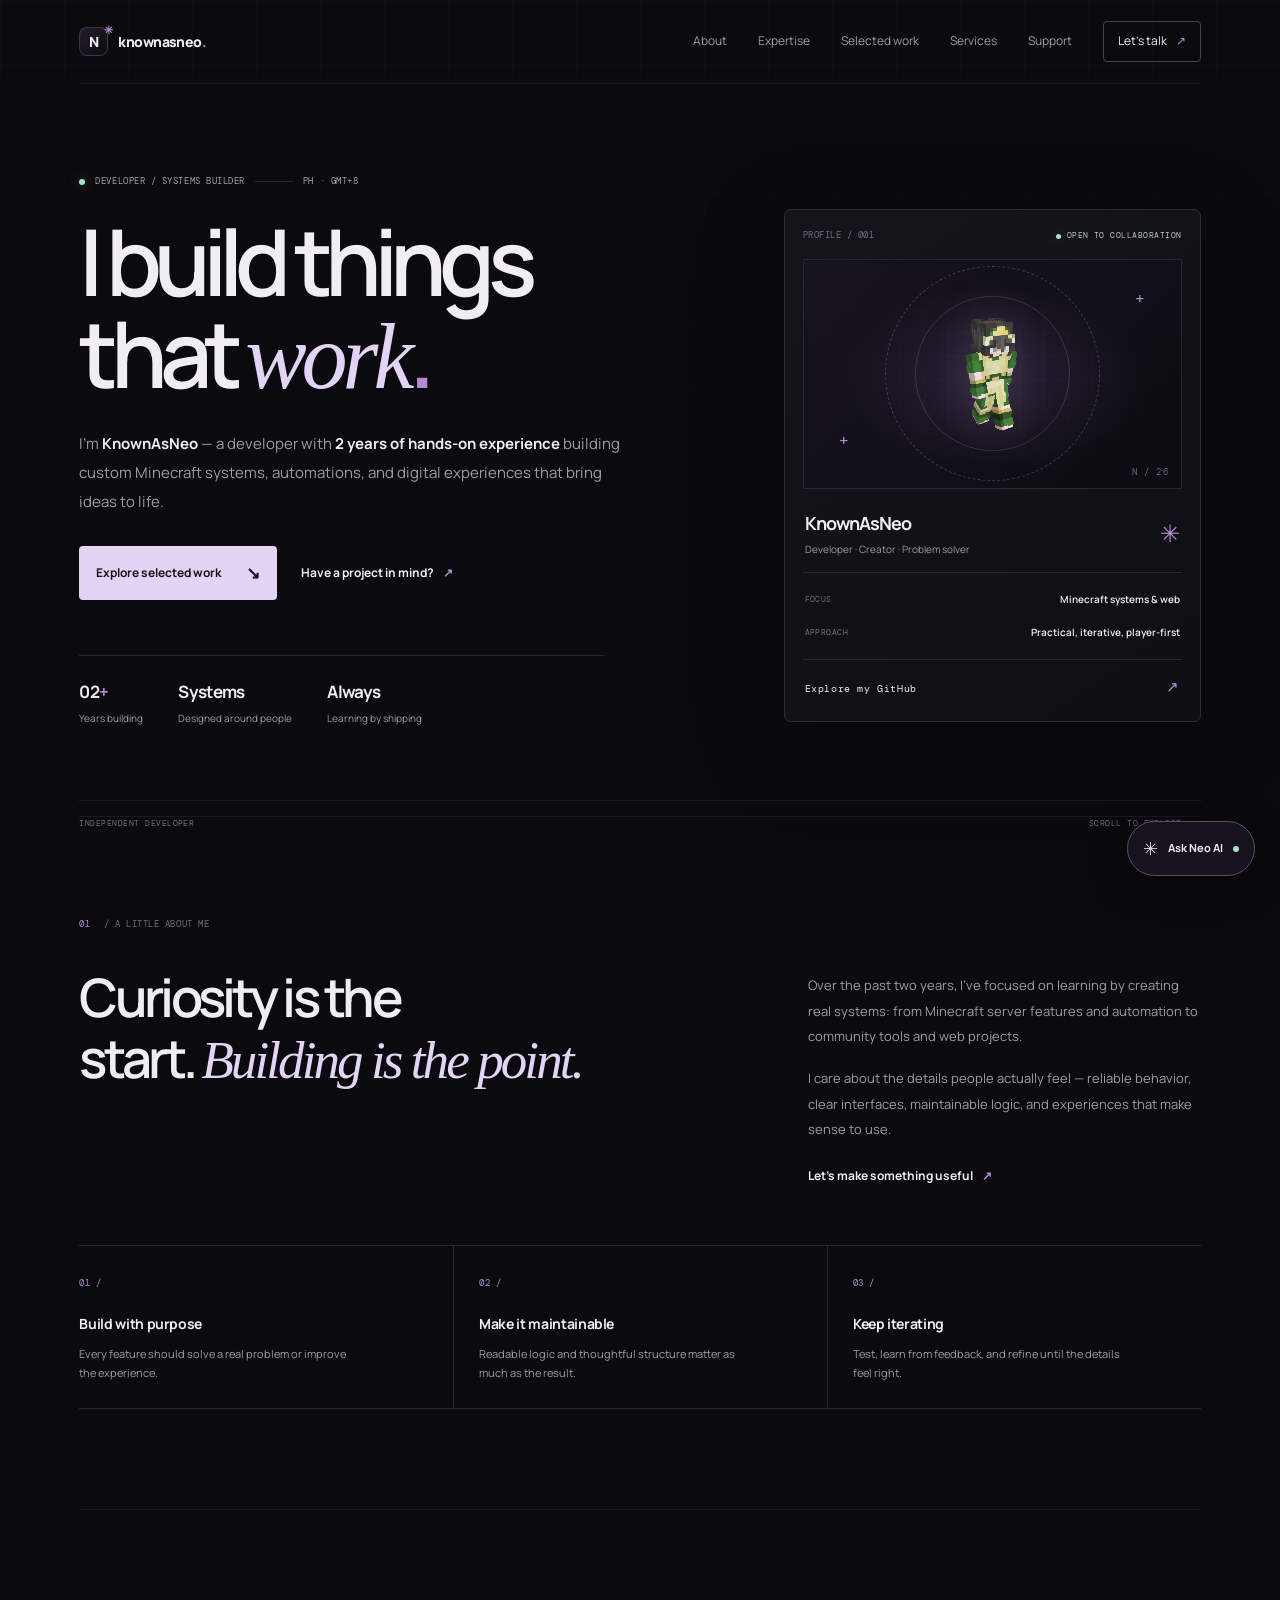
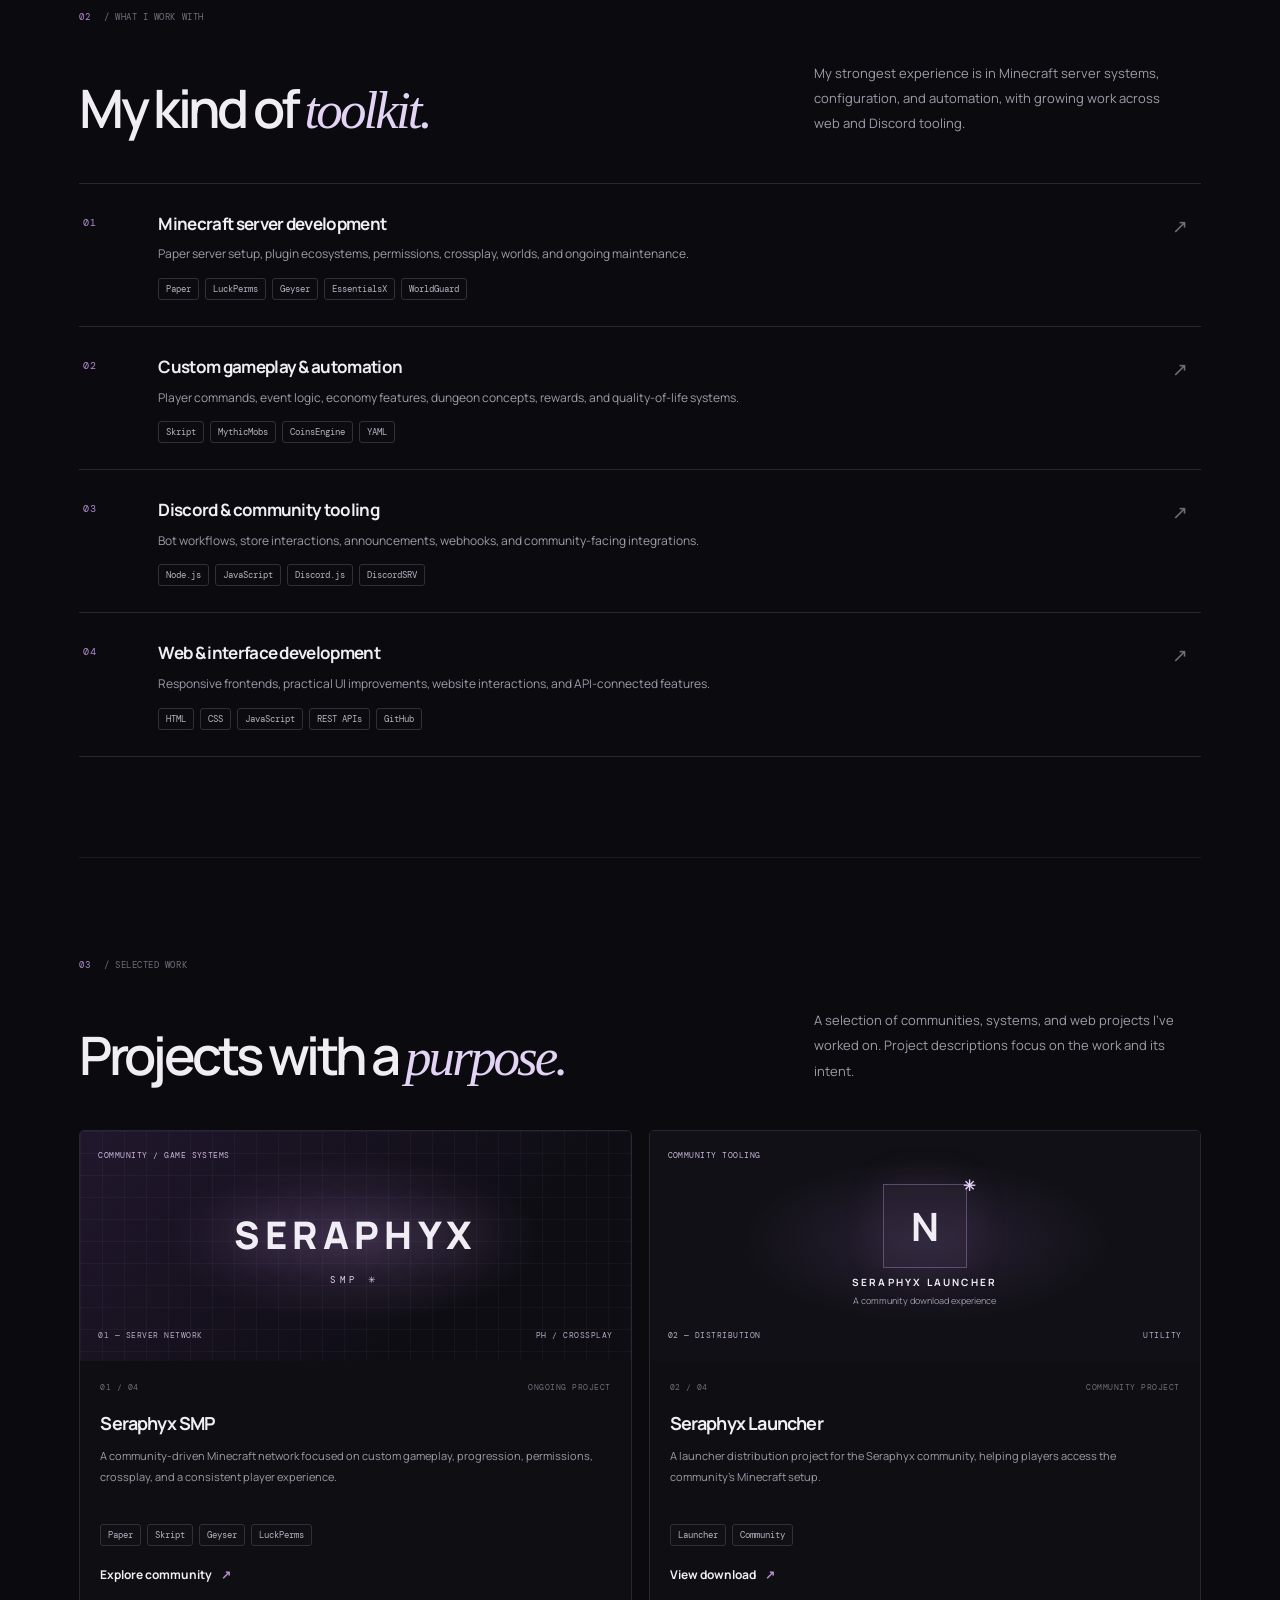
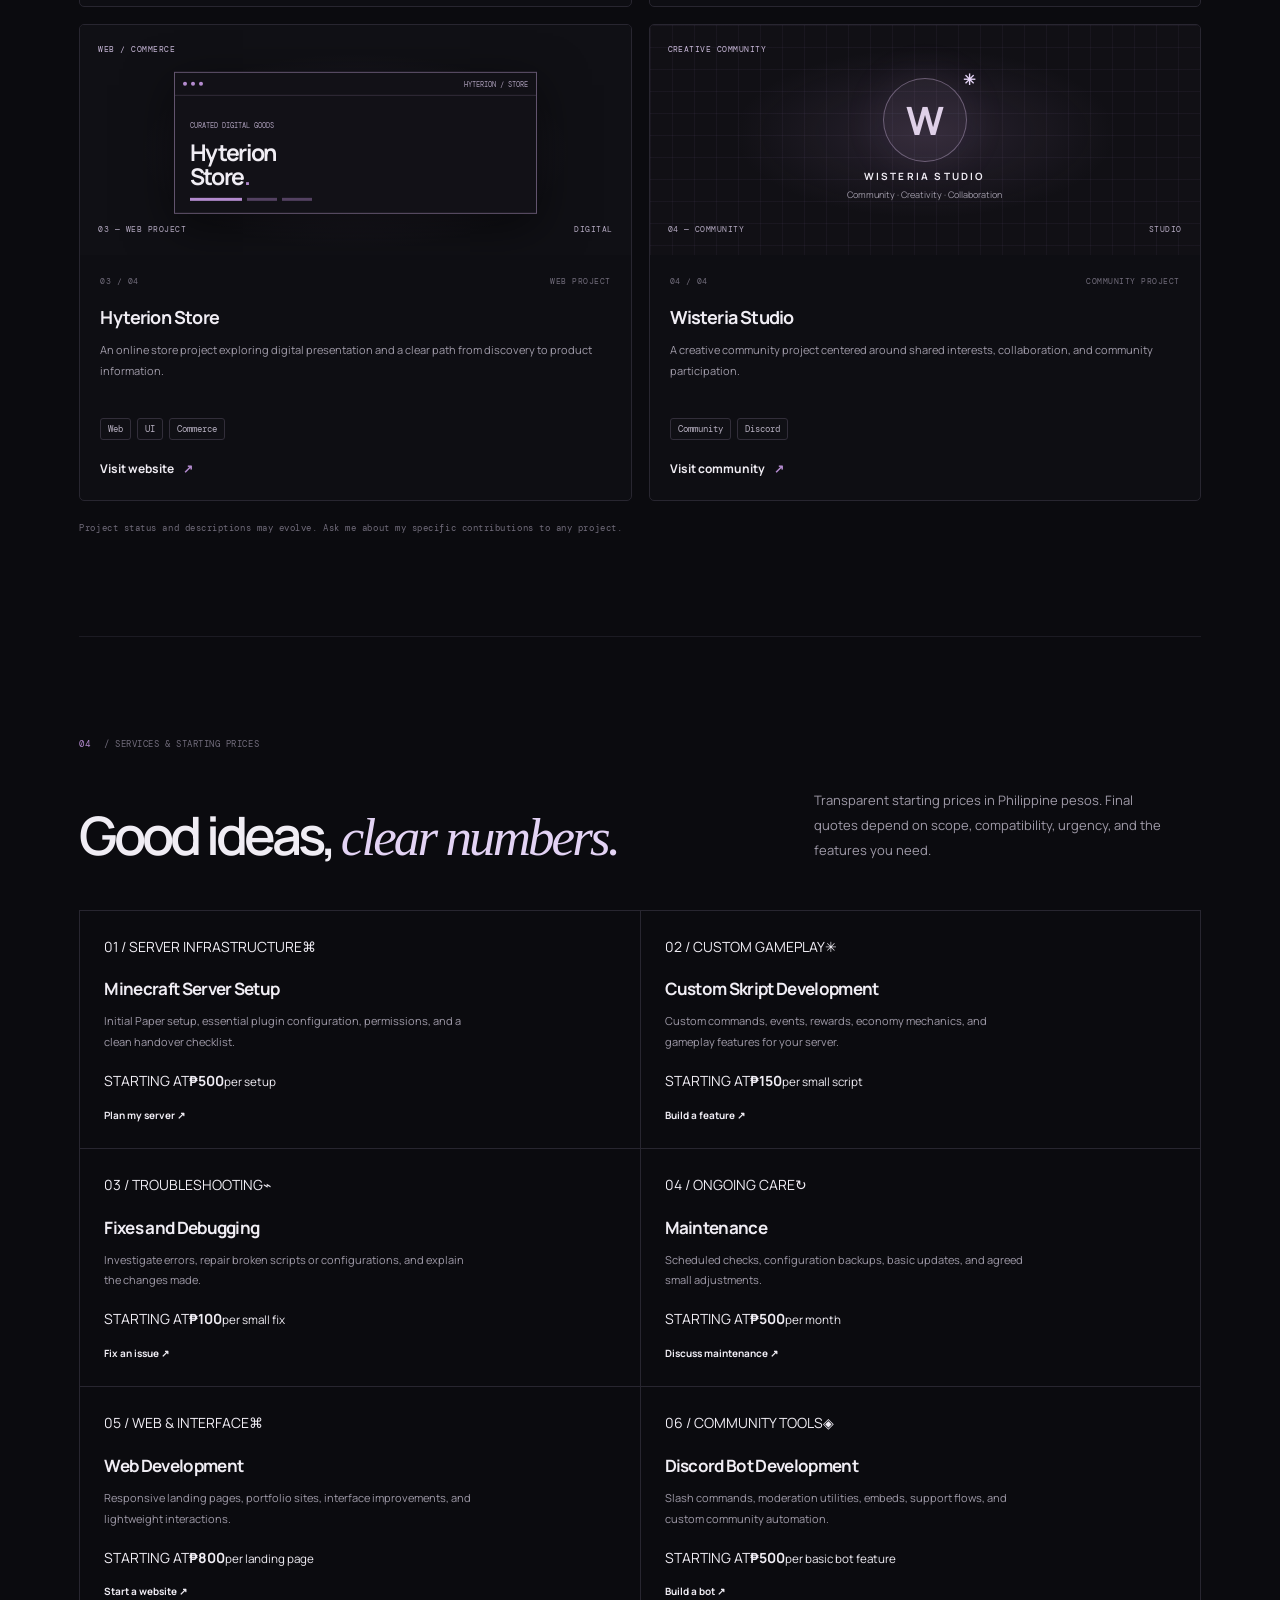
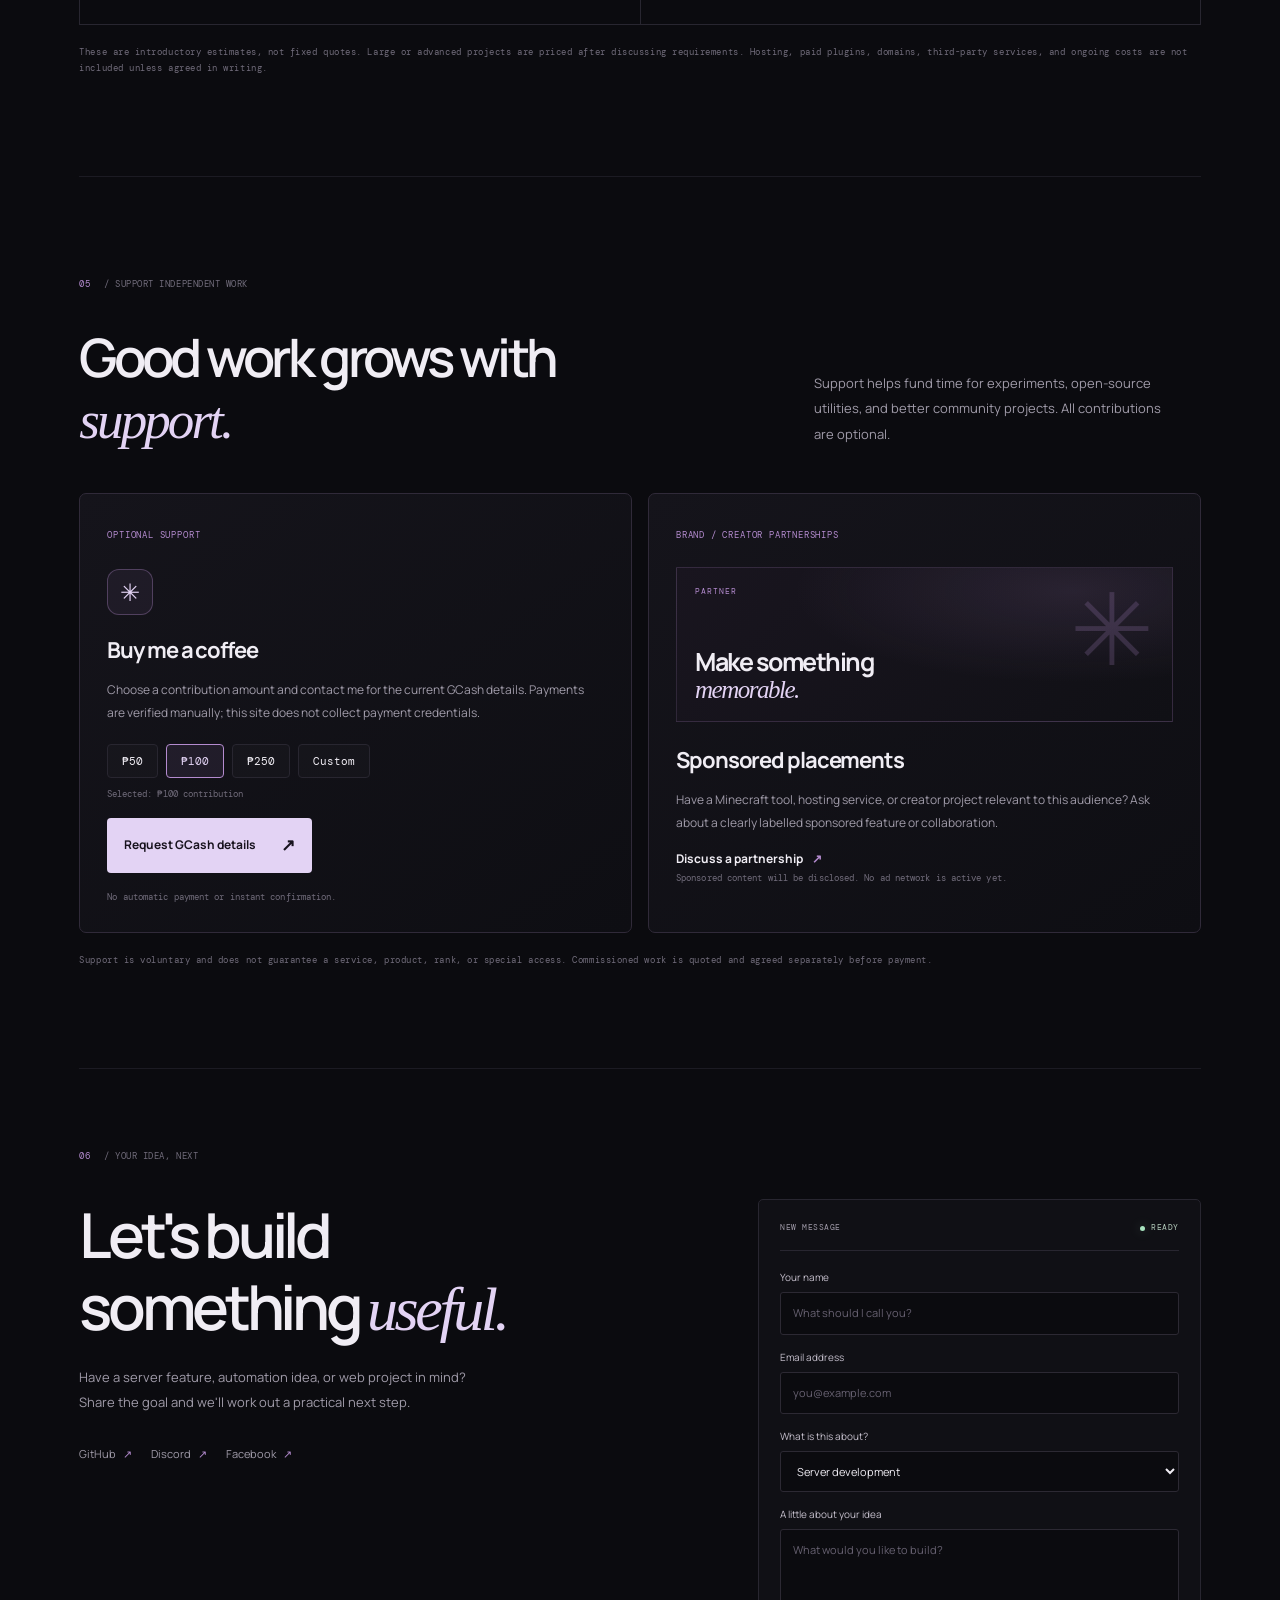
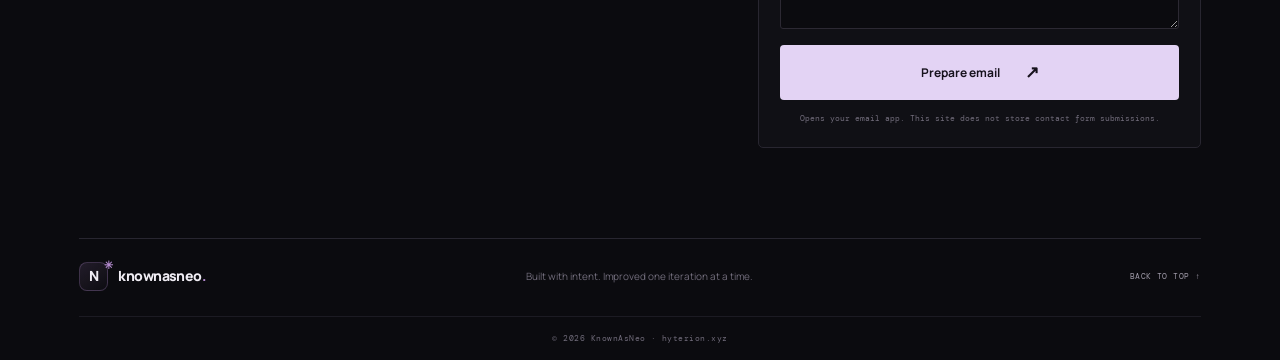
==== commit fc45431a: "Add six priced service cards and inquiry topics" ====
--- a/index.html
+++ b/index.html
@@ -78,10 +78,18 @@
         <p class="small-note">Project status and descriptions may evolve. Ask me about my specific contributions to any project.</p>
       </section>
 
-      <section class="section" id="services">
-        <div class="section-label"><span>04</span> / WAYS I CAN HELP</div>
-        <div class="section-heading"><h2>From idea to <span class="serif-accent">implementation.</span></h2><p>Clear scope first, then a practical plan. Small tasks can be quoted individually; larger systems need a discussion before pricing.</p></div>
-        <div class="service-grid"><article><span>01 / CONFIGURATION</span><h3>Server setup</h3><p>Paper setup, plugin configuration, permissions, crossplay, and troubleshooting.</p><a href="#contact">Discuss a setup ↗</a></article><article><span>02 / GAMEPLAY</span><h3>Skript & custom systems</h3><p>Commands, automation, rewards, economy features, and gameplay mechanics.</p><a href="#contact">Discuss a feature ↗</a></article><article><span>03 / COMMUNITY</span><h3>Discord tooling</h3><p>Bot workflows, server integrations, webhook formatting, and community utilities.</p><a href="#contact">Discuss tooling ↗</a></article><article><span>04 / WEB</span><h3>Frontend improvements</h3><p>Responsive layout refinements, interaction polish, and practical website features.</p><a href="#contact">Discuss a website ↗</a></article></div>
+      <section class="section services-section" id="services">
+        <div class="section-label"><span>04</span> / SERVICES & STARTING PRICES</div>
+        <div class="section-heading"><h2>Good ideas, <span class="serif-accent">clear numbers.</span></h2><p>Transparent starting prices in Philippine pesos. Final quotes depend on scope, compatibility, urgency, and the features you need.</p></div>
+        <div class="service-grid service-grid-pricing">
+          <article class="service-card"><div class="service-card-top"><span>01 / SERVER INFRASTRUCTURE</span><span class="service-mark" aria-hidden="true">⌘</span></div><h3>Minecraft Server Setup</h3><p>Initial Paper setup, essential plugin configuration, permissions, and a clean handover checklist.</p><div class="service-price"><span>STARTING AT</span><strong>₱500</strong><small>per setup</small></div><a href="#contact" data-service="Minecraft Server Setup" data-service-price="₱500">Plan my server <span aria-hidden="true">↗</span></a></article>
+          <article class="service-card service-card-featured"><div class="service-card-top"><span>02 / CUSTOM GAMEPLAY</span><span class="service-mark" aria-hidden="true">✳</span></div><h3>Custom Skript Development</h3><p>Custom commands, events, rewards, economy mechanics, and gameplay features for your server.</p><div class="service-price"><span>STARTING AT</span><strong>₱150</strong><small>per small script</small></div><a href="#contact" data-service="Custom Skript Development" data-service-price="₱150">Build a feature <span aria-hidden="true">↗</span></a></article>
+          <article class="service-card"><div class="service-card-top"><span>03 / TROUBLESHOOTING</span><span class="service-mark" aria-hidden="true">⌁</span></div><h3>Fixes and Debugging</h3><p>Investigate errors, repair broken scripts or configurations, and explain the changes made.</p><div class="service-price"><span>STARTING AT</span><strong>₱100</strong><small>per small fix</small></div><a href="#contact" data-service="Fixes and Debugging" data-service-price="₱100">Fix an issue <span aria-hidden="true">↗</span></a></article>
+          <article class="service-card"><div class="service-card-top"><span>04 / ONGOING CARE</span><span class="service-mark" aria-hidden="true">↻</span></div><h3>Maintenance</h3><p>Scheduled checks, configuration backups, basic updates, and agreed small adjustments.</p><div class="service-price"><span>STARTING AT</span><strong>₱500</strong><small>per month</small></div><a href="#contact" data-service="Maintenance" data-service-price="₱500/month">Discuss maintenance <span aria-hidden="true">↗</span></a></article>
+          <article class="service-card"><div class="service-card-top"><span>05 / WEB & INTERFACE</span><span class="service-mark" aria-hidden="true">⌘</span></div><h3>Web Development</h3><p>Responsive landing pages, portfolio sites, interface improvements, and lightweight interactions.</p><div class="service-price"><span>STARTING AT</span><strong>₱800</strong><small>per landing page</small></div><a href="#contact" data-service="Web Development" data-service-price="₱800">Start a website <span aria-hidden="true">↗</span></a></article>
+          <article class="service-card"><div class="service-card-top"><span>06 / COMMUNITY TOOLS</span><span class="service-mark" aria-hidden="true">◈</span></div><h3>Discord Bot Development</h3><p>Slash commands, moderation utilities, embeds, support flows, and custom community automation.</p><div class="service-price"><span>STARTING AT</span><strong>₱500</strong><small>per basic bot feature</small></div><a href="#contact" data-service="Discord Bot Development" data-service-price="₱500">Build a bot <span aria-hidden="true">↗</span></a></article>
+        </div>
+        <p class="small-note pricing-note">These are introductory estimates, not fixed quotes. Large or advanced projects are priced after discussing requirements. Hosting, paid plugins, domains, third-party services, and ongoing costs are not included unless agreed in writing.</p>
       </section>
 
 
@@ -104,7 +112,7 @@
         </div>
         <p class="small-note money-disclaimer">Support is voluntary and does not guarantee a service, product, rank, or special access. Commissioned work is quoted and agreed separately before payment.</p>
       </section>
-      <section class="contact-section" id="contact"><div class="section-label"><span>06</span> / YOUR IDEA, NEXT</div><div class="contact-layout"><div><h2>Let's build<br>something <span class="serif-accent">useful.</span></h2><p>Have a server feature, automation idea, or web project in mind? Share the goal and we'll work out a practical next step.</p><div class="contact-socials"><a href="https://github.com/nathanielclintsuyod0-collab" target="_blank" rel="noopener noreferrer">GitHub <span>↗</span></a><a href="https://discord.gg/seraphyx" target="_blank" rel="noopener noreferrer">Discord <span>↗</span></a><a href="https://www.facebook.com/profile.php?id=61582231886418" target="_blank" rel="noopener noreferrer">Facebook <span>↗</span></a></div></div><form id="contactForm"><div class="form-heading"><span>NEW MESSAGE</span><span><i></i> READY</span></div><label for="name">Your name</label><input id="name" name="name" autocomplete="name" required placeholder="What should I call you?"><label for="email">Email address</label><input id="email" name="email" type="email" autocomplete="email" required placeholder="you@example.com"><label for="topic">What is this about?</label><select id="topic" name="topic"><option>Server development</option><option>Skript / custom systems</option><option>Plugin configuration</option><option>Discord tooling</option><option>Website development</option><option>Support / GCash contribution</option><option>Sponsorship / advertising partnership</option><option>Collaboration</option><option>Something else</option></select><label for="message">A little about your idea</label><textarea id="message" name="message" rows="4" required placeholder="What would you like to build?"></textarea><button class="button button-primary" type="submit">Prepare email <span>↗</span></button><p class="form-note">Opens your email app. This site does not store contact form submissions.</p></form></div></section>
+      <section class="contact-section" id="contact"><div class="section-label"><span>06</span> / YOUR IDEA, NEXT</div><div class="contact-layout"><div><h2>Let's build<br>something <span class="serif-accent">useful.</span></h2><p>Have a server feature, automation idea, or web project in mind? Share the goal and we'll work out a practical next step.</p><div class="contact-socials"><a href="https://github.com/nathanielclintsuyod0-collab" target="_blank" rel="noopener noreferrer">GitHub <span>↗</span></a><a href="https://discord.gg/seraphyx" target="_blank" rel="noopener noreferrer">Discord <span>↗</span></a><a href="https://www.facebook.com/profile.php?id=61582231886418" target="_blank" rel="noopener noreferrer">Facebook <span>↗</span></a></div></div><form id="contactForm"><div class="form-heading"><span>NEW MESSAGE</span><span><i></i> READY</span></div><label for="name">Your name</label><input id="name" name="name" autocomplete="name" required placeholder="What should I call you?"><label for="email">Email address</label><input id="email" name="email" type="email" autocomplete="email" required placeholder="you@example.com"><label for="topic">What is this about?</label><select id="topic" name="topic"><option>Server development</option><option>Minecraft Server Setup</option><option>Custom Skript Development</option><option>Fixes and Debugging</option><option>Maintenance</option><option>Skript / custom systems</option><option>Plugin configuration</option><option>Discord Bot Development</option><option>Discord tooling</option><option>Web Development</option><option>Website development</option><option>Support / GCash contribution</option><option>Sponsorship / advertising partnership</option><option>Collaboration</option><option>Something else</option></select><label for="message">A little about your idea</label><textarea id="message" name="message" rows="4" required placeholder="What would you like to build?"></textarea><button class="button button-primary" type="submit">Prepare email <span>↗</span></button><p class="form-note">Opens your email app. This site does not store contact form submissions.</p></form></div></section>
     </main>
 
     <footer class="footer"><a class="brand" href="#home"><span class="brand-mark">N<span>✳</span></span><span>knownasneo<span class="accent">.</span></span></a><p>Built with intent. Improved one iteration at a time.</p><a class="back-top" href="#home">BACK TO TOP ↑</a><div class="copyright">© <span id="year"></span> KnownAsNeo · hyterion.xyz</div></footer>
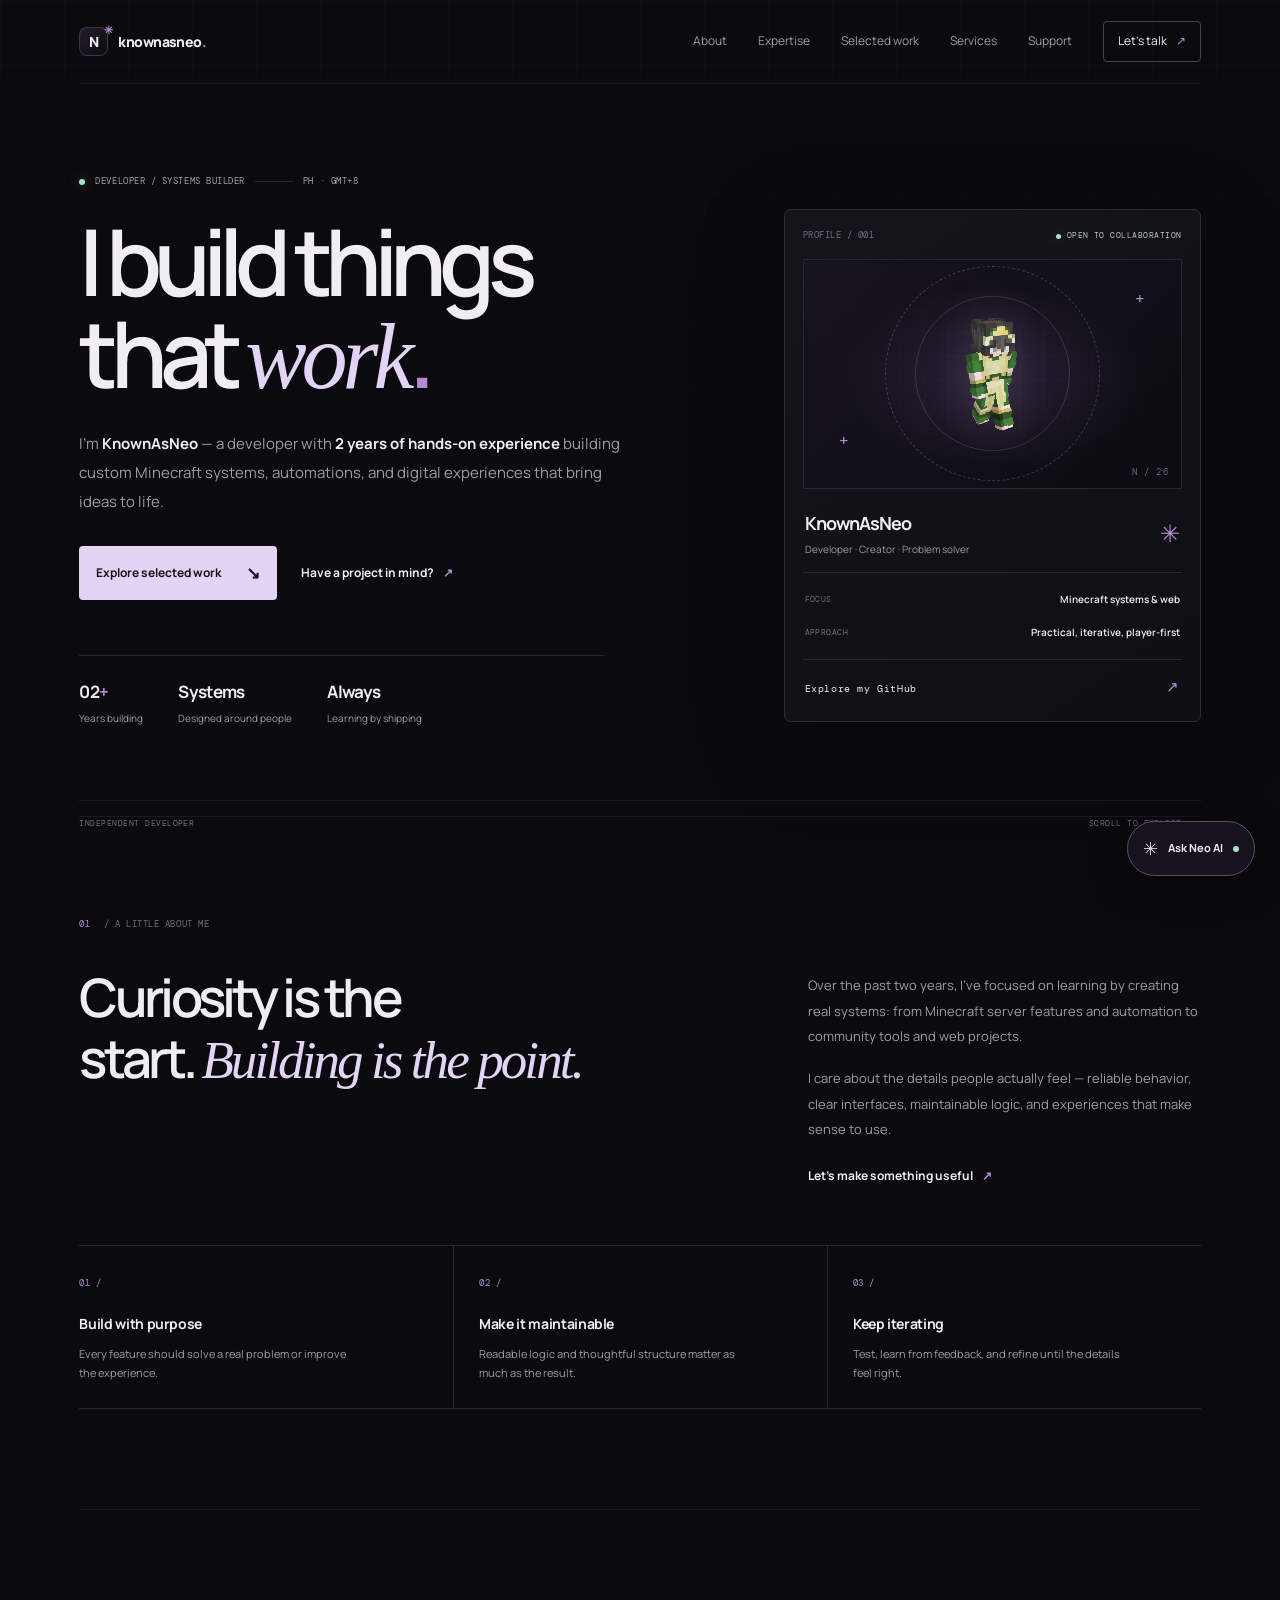
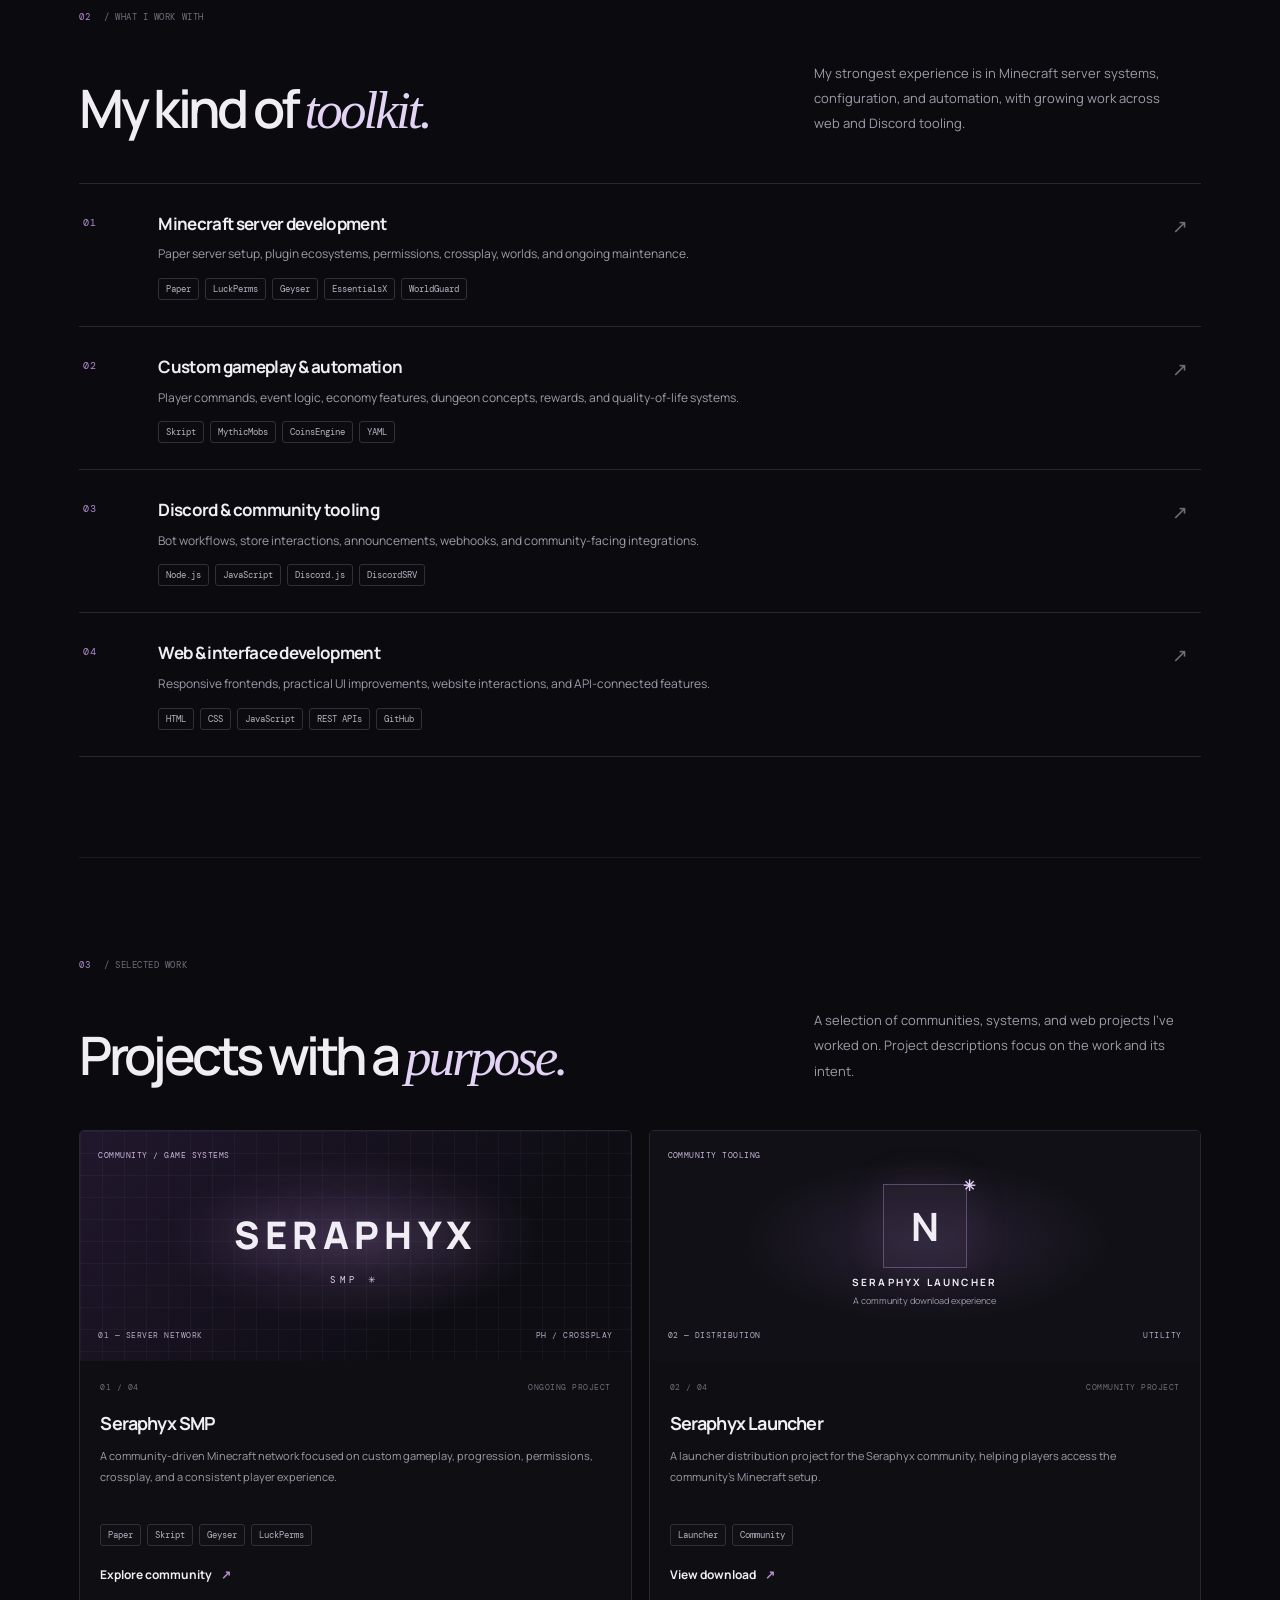
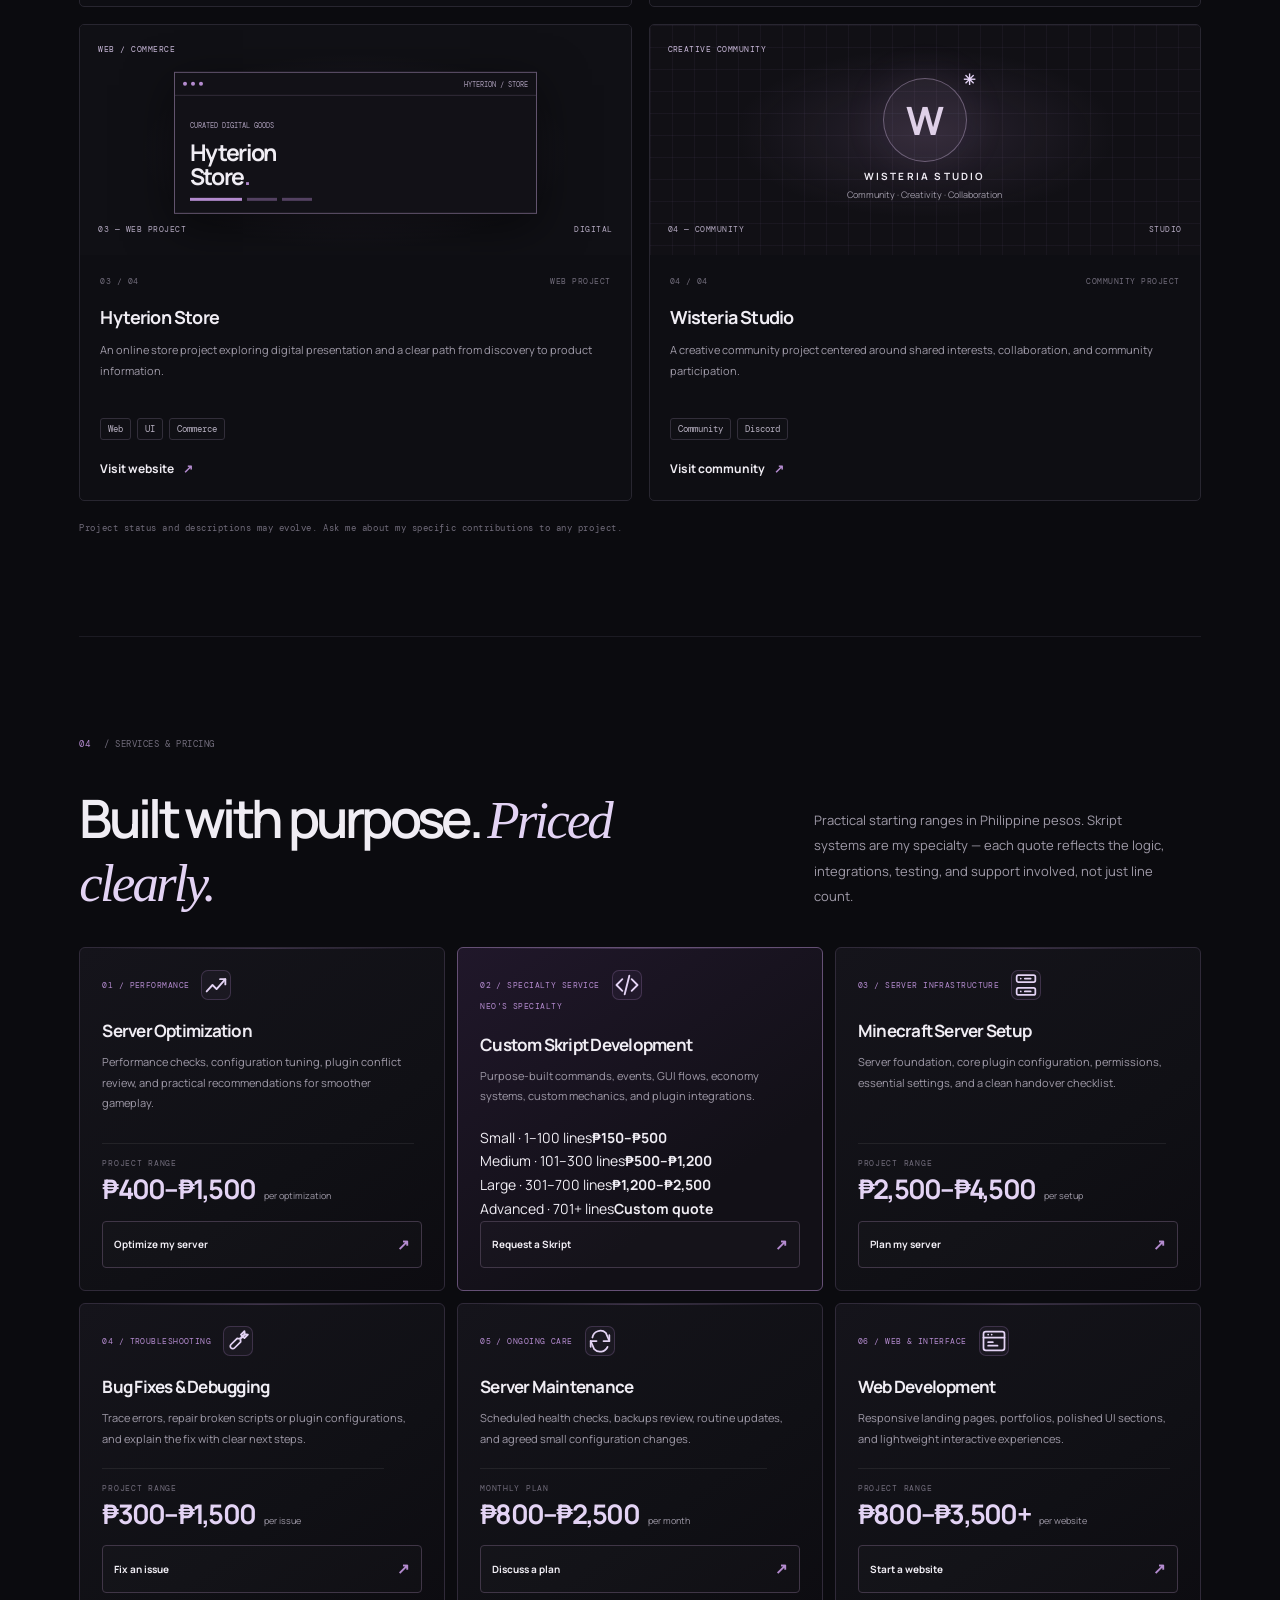
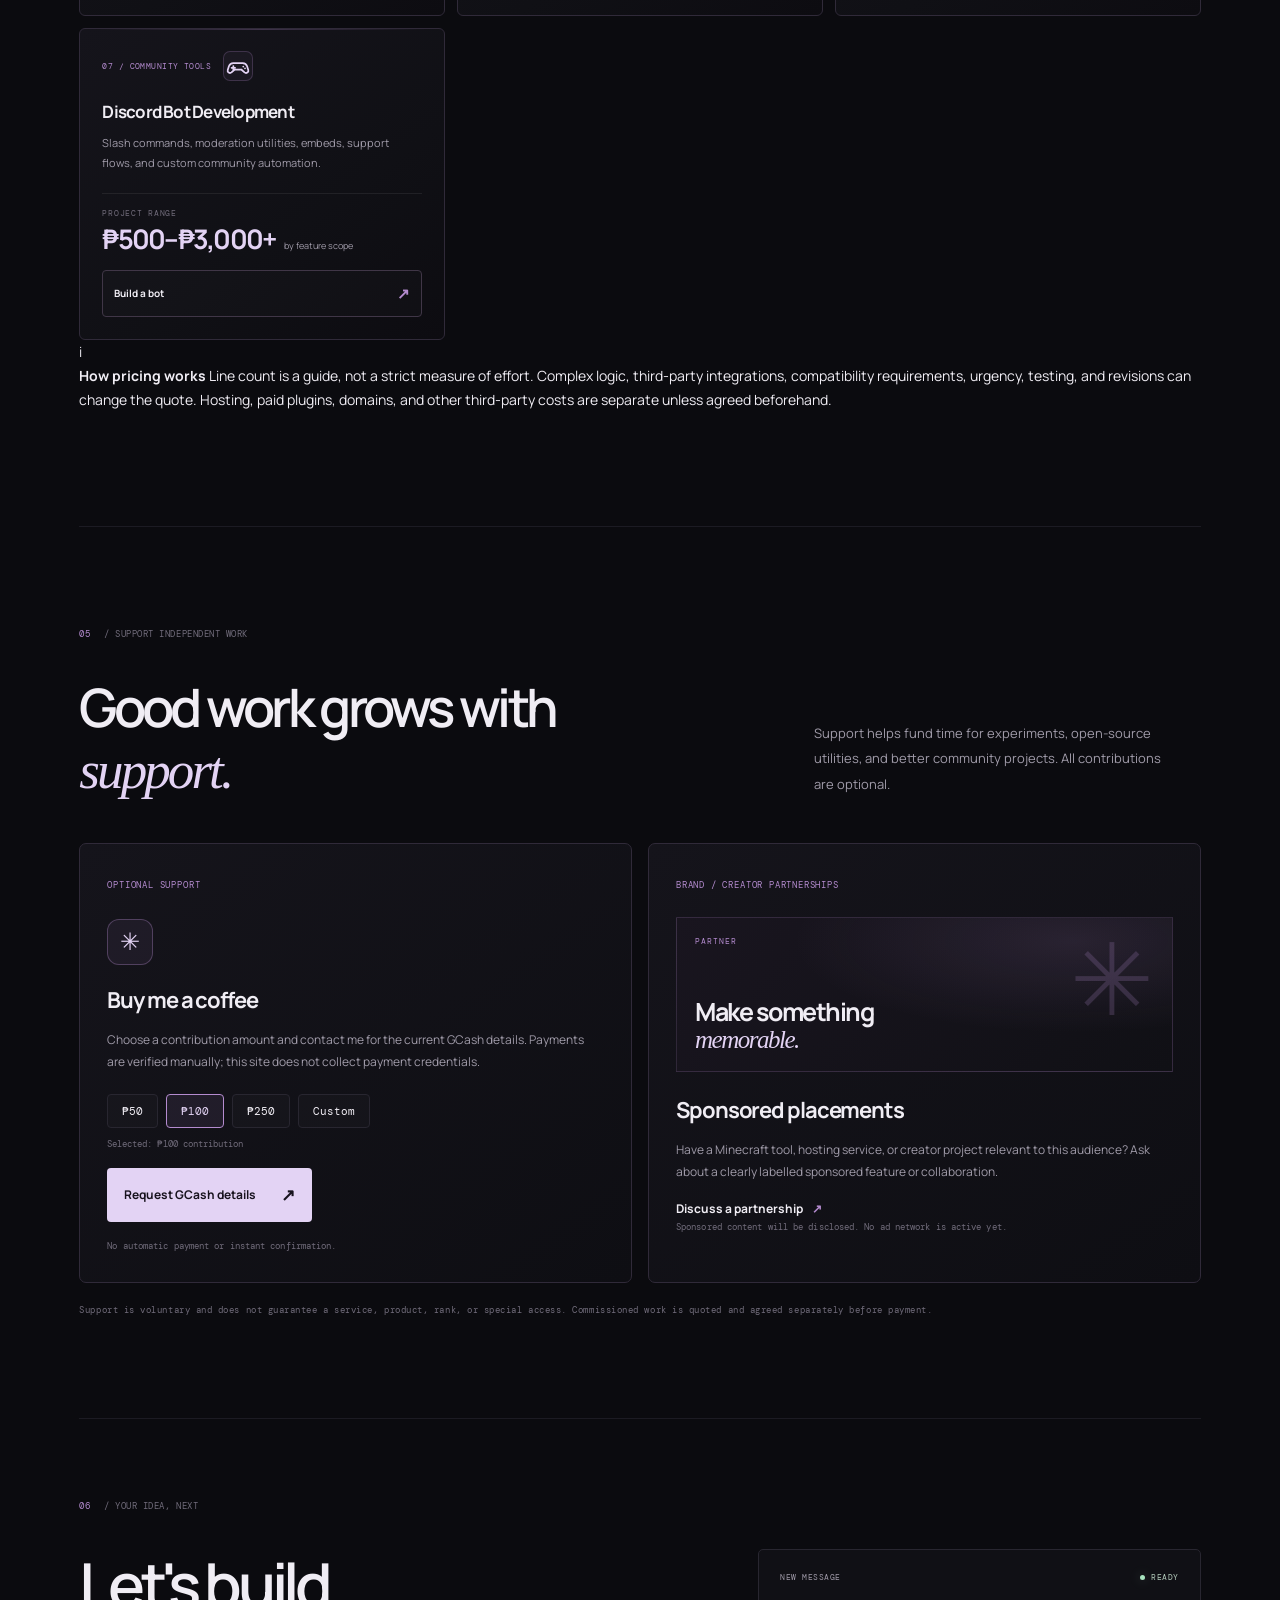
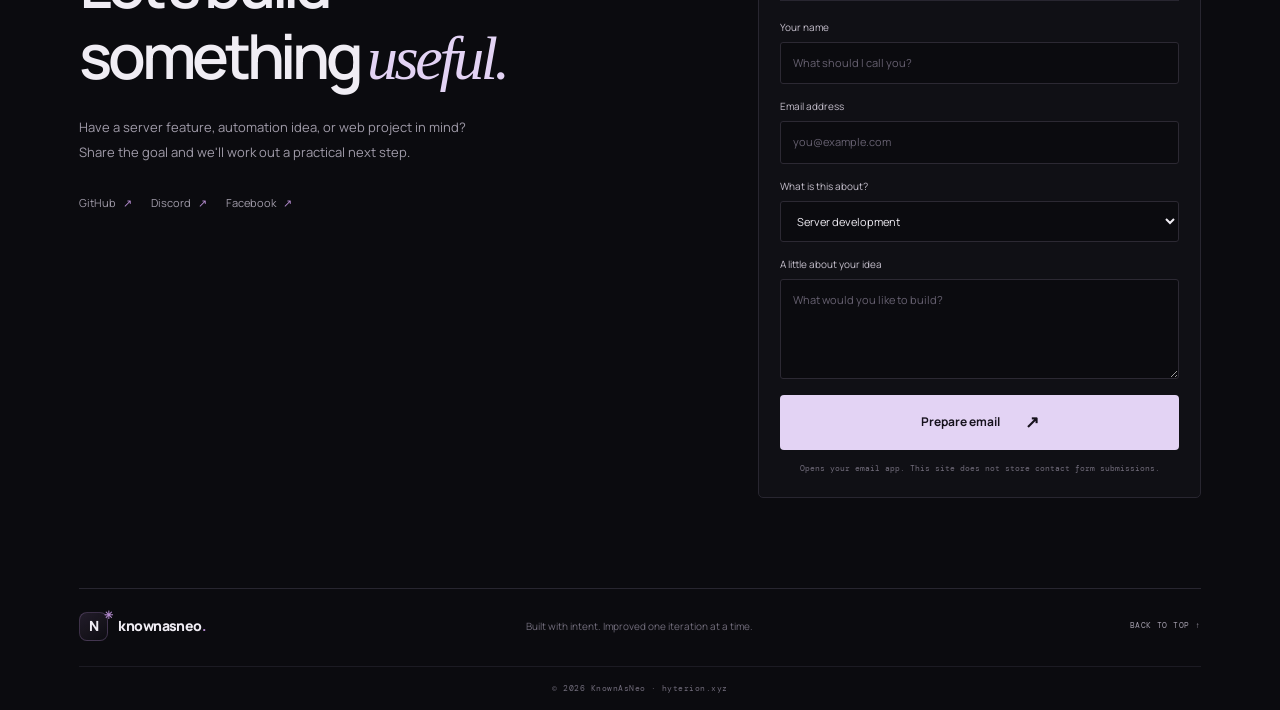
==== commit 1147ff3a: "Revamp services and pricing with Skript tiers" ====
--- a/index.html
+++ b/index.html
@@ -4,9 +4,9 @@
   <meta charset="utf-8">
   <meta name="viewport" content="width=device-width, initial-scale=1">
   <meta name="theme-color" content="#0b0b0f">
-  <meta name="description" content="KnownAsNeo — developer building Minecraft systems, automation, and thoughtful digital experiences. Two years of hands-on development experience.">
+  <meta name="description" content="KnownAsNeo — developer specializing in custom Minecraft Skript systems, server optimization, Discord bots, and web experiences.">
   <meta property="og:title" content="KnownAsNeo — Developer & Systems Builder">
-  <meta property="og:description" content="Two years of building custom Minecraft systems, server tooling, and digital experiences.">
+  <meta property="og:description" content="Custom Skript development, Minecraft server systems, optimization, Discord bots, and web experiences by KnownAsNeo.">
   <meta property="og:url" content="https://hyterion.xyz/">
   <title>KnownAsNeo — Developer & Systems Builder</title>
   <link rel="icon" type="image/png" sizes="64x64" href="assets/favicon.png">
@@ -79,19 +79,59 @@
       </section>
 
       <section class="section services-section" id="services">
-        <div class="section-label"><span>04</span> / SERVICES & STARTING PRICES</div>
-        <div class="section-heading"><h2>Good ideas, <span class="serif-accent">clear numbers.</span></h2><p>Transparent starting prices in Philippine pesos. Final quotes depend on scope, compatibility, urgency, and the features you need.</p></div>
+        <div class="section-label"><span>04</span> / SERVICES & PRICING</div>
+        <div class="section-heading"><h2>Built with purpose. <span class="serif-accent">Priced clearly.</span></h2><p>Practical starting ranges in Philippine pesos. Skript systems are my specialty — each quote reflects the logic, integrations, testing, and support involved, not just line count.</p></div>
         <div class="service-grid service-grid-pricing">
-          <article class="service-card"><div class="service-card-top"><span>01 / SERVER INFRASTRUCTURE</span><span class="service-mark" aria-hidden="true">⌘</span></div><h3>Minecraft Server Setup</h3><p>Initial Paper setup, essential plugin configuration, permissions, and a clean handover checklist.</p><div class="service-price"><span>STARTING AT</span><strong>₱500</strong><small>per setup</small></div><a href="#contact" data-service="Minecraft Server Setup" data-service-price="₱500">Plan my server <span aria-hidden="true">↗</span></a></article>
-          <article class="service-card service-card-featured"><div class="service-card-top"><span>02 / CUSTOM GAMEPLAY</span><span class="service-mark" aria-hidden="true">✳</span></div><h3>Custom Skript Development</h3><p>Custom commands, events, rewards, economy mechanics, and gameplay features for your server.</p><div class="service-price"><span>STARTING AT</span><strong>₱150</strong><small>per small script</small></div><a href="#contact" data-service="Custom Skript Development" data-service-price="₱150">Build a feature <span aria-hidden="true">↗</span></a></article>
-          <article class="service-card"><div class="service-card-top"><span>03 / TROUBLESHOOTING</span><span class="service-mark" aria-hidden="true">⌁</span></div><h3>Fixes and Debugging</h3><p>Investigate errors, repair broken scripts or configurations, and explain the changes made.</p><div class="service-price"><span>STARTING AT</span><strong>₱100</strong><small>per small fix</small></div><a href="#contact" data-service="Fixes and Debugging" data-service-price="₱100">Fix an issue <span aria-hidden="true">↗</span></a></article>
-          <article class="service-card"><div class="service-card-top"><span>04 / ONGOING CARE</span><span class="service-mark" aria-hidden="true">↻</span></div><h3>Maintenance</h3><p>Scheduled checks, configuration backups, basic updates, and agreed small adjustments.</p><div class="service-price"><span>STARTING AT</span><strong>₱500</strong><small>per month</small></div><a href="#contact" data-service="Maintenance" data-service-price="₱500/month">Discuss maintenance <span aria-hidden="true">↗</span></a></article>
-          <article class="service-card"><div class="service-card-top"><span>05 / WEB & INTERFACE</span><span class="service-mark" aria-hidden="true">⌘</span></div><h3>Web Development</h3><p>Responsive landing pages, portfolio sites, interface improvements, and lightweight interactions.</p><div class="service-price"><span>STARTING AT</span><strong>₱800</strong><small>per landing page</small></div><a href="#contact" data-service="Web Development" data-service-price="₱800">Start a website <span aria-hidden="true">↗</span></a></article>
-          <article class="service-card"><div class="service-card-top"><span>06 / COMMUNITY TOOLS</span><span class="service-mark" aria-hidden="true">◈</span></div><h3>Discord Bot Development</h3><p>Slash commands, moderation utilities, embeds, support flows, and custom community automation.</p><div class="service-price"><span>STARTING AT</span><strong>₱500</strong><small>per basic bot feature</small></div><a href="#contact" data-service="Discord Bot Development" data-service-price="₱500">Build a bot <span aria-hidden="true">↗</span></a></article>
+          <article class="service-card">
+            <div class="service-card-top"><span>01 / PERFORMANCE</span><span class="service-mark" aria-hidden="true"><svg viewBox="0 0 24 24" fill="none"><path d="M4 17.5 9 12l3.5 3.5L20 7" stroke="currentColor" stroke-width="1.6" stroke-linecap="round" stroke-linejoin="round"/><path d="M15.5 7H20v4.5" stroke="currentColor" stroke-width="1.6" stroke-linecap="round" stroke-linejoin="round"/></svg></span></div>
+            <h3>Server Optimization</h3><p>Performance checks, configuration tuning, plugin conflict review, and practical recommendations for smoother gameplay.</p>
+            <div class="service-price"><span>PROJECT RANGE</span><strong>₱400–₱1,500</strong><small>per optimization</small></div>
+            <a href="#contact" data-service="Server Optimization" data-service-price="₱400–₱1,500">Optimize my server <span aria-hidden="true">↗</span></a>
+          </article>
+          <article class="service-card service-card-featured">
+            <div class="service-card-top"><span>02 / SPECIALTY SERVICE</span><span class="service-mark" aria-hidden="true"><svg viewBox="0 0 24 24" fill="none"><path d="m8 7-5 5 5 5M16 7l5 5-5 5M14 4l-4 16" stroke="currentColor" stroke-width="1.6" stroke-linecap="round" stroke-linejoin="round"/></svg></span></div>
+            <span class="service-featured-label">NEO'S SPECIALTY</span><h3>Custom Skript Development</h3><p>Purpose-built commands, events, GUI flows, economy systems, custom mechanics, and plugin integrations.</p>
+            <div class="skript-tiers" aria-label="Skript development price tiers">
+              <div><span>Small · 1–100 lines</span><strong>₱150–₱500</strong></div>
+              <div><span>Medium · 101–300 lines</span><strong>₱500–₱1,200</strong></div>
+              <div><span>Large · 301–700 lines</span><strong>₱1,200–₱2,500</strong></div>
+              <div><span>Advanced · 701+ lines</span><strong>Custom quote</strong></div>
+            </div>
+            <a href="#contact" data-service="Custom Skript Development" data-service-price="₱150–₱500 for 1–100 lines; larger systems priced by scope">Request a Skript <span aria-hidden="true">↗</span></a>
+          </article>
+          <article class="service-card">
+            <div class="service-card-top"><span>03 / SERVER INFRASTRUCTURE</span><span class="service-mark" aria-hidden="true"><svg viewBox="0 0 24 24" fill="none"><rect x="4" y="3.5" width="16" height="6" rx="1.5" stroke="currentColor" stroke-width="1.5"/><rect x="4" y="14.5" width="16" height="6" rx="1.5" stroke="currentColor" stroke-width="1.5"/><path d="M7.5 6.5h.01M7.5 17.5h.01M11 6.5h5M11 17.5h5" stroke="currentColor" stroke-width="1.5" stroke-linecap="round"/></svg></span></div>
+            <h3>Minecraft Server Setup</h3><p>Server foundation, core plugin configuration, permissions, essential settings, and a clean handover checklist.</p>
+            <div class="service-price"><span>PROJECT RANGE</span><strong>₱2,500–₱4,500</strong><small>per setup</small></div>
+            <a href="#contact" data-service="Minecraft Server Setup" data-service-price="₱2,500–₱4,500">Plan my server <span aria-hidden="true">↗</span></a>
+          </article>
+          <article class="service-card">
+            <div class="service-card-top"><span>04 / TROUBLESHOOTING</span><span class="service-mark" aria-hidden="true"><svg viewBox="0 0 24 24" fill="none"><path d="m14.5 6.5 3-3a5 5 0 0 1-6.2 6.2L6 15a2.1 2.1 0 1 0 3 3l5.3-5.3a5 5 0 0 1 6.2-6.2l-3 3-3-3Z" stroke="currentColor" stroke-width="1.5" stroke-linecap="round" stroke-linejoin="round"/></svg></span></div>
+            <h3>Bug Fixes & Debugging</h3><p>Trace errors, repair broken scripts or plugin configurations, and explain the fix with clear next steps.</p>
+            <div class="service-price"><span>PROJECT RANGE</span><strong>₱300–₱1,500</strong><small>per issue</small></div>
+            <a href="#contact" data-service="Fixes and Debugging" data-service-price="₱300–₱1,500">Fix an issue <span aria-hidden="true">↗</span></a>
+          </article>
+          <article class="service-card">
+            <div class="service-card-top"><span>05 / ONGOING CARE</span><span class="service-mark" aria-hidden="true"><svg viewBox="0 0 24 24" fill="none"><path d="M20 7v5h-5M4 17v-5h5" stroke="currentColor" stroke-width="1.5" stroke-linecap="round" stroke-linejoin="round"/><path d="M5.5 9A7 7 0 0 1 17 5l3 7M4 12l3 7a7 7 0 0 0 11.5-2" stroke="currentColor" stroke-width="1.5" stroke-linecap="round" stroke-linejoin="round"/></svg></span></div>
+            <h3>Server Maintenance</h3><p>Scheduled health checks, backups review, routine updates, and agreed small configuration changes.</p>
+            <div class="service-price"><span>MONTHLY PLAN</span><strong>₱800–₱2,500</strong><small>per month</small></div>
+            <a href="#contact" data-service="Maintenance" data-service-price="₱800–₱2,500 per month">Discuss a plan <span aria-hidden="true">↗</span></a>
+          </article>
+          <article class="service-card">
+            <div class="service-card-top"><span>06 / WEB & INTERFACE</span><span class="service-mark" aria-hidden="true"><svg viewBox="0 0 24 24" fill="none"><rect x="3" y="4" width="18" height="16" rx="2" stroke="currentColor" stroke-width="1.5"/><path d="M3 9h18M7 6.5h.01M10 6.5h.01M7 13h4M7 16h8" stroke="currentColor" stroke-width="1.5" stroke-linecap="round"/></svg></span></div>
+            <h3>Web Development</h3><p>Responsive landing pages, portfolios, polished UI sections, and lightweight interactive experiences.</p>
+            <div class="service-price"><span>PROJECT RANGE</span><strong>₱800–₱3,500+</strong><small>per website</small></div>
+            <a href="#contact" data-service="Web Development" data-service-price="₱800–₱3,500+">Start a website <span aria-hidden="true">↗</span></a>
+          </article>
+          <article class="service-card">
+            <div class="service-card-top"><span>07 / COMMUNITY TOOLS</span><span class="service-mark" aria-hidden="true"><svg viewBox="0 0 24 24" fill="none"><path d="M8 9.5h8a4 4 0 0 1 3.8 2.8l1 3.1a2 2 0 0 1-3.2 2.1L14.8 15H9.2l-2.8 2.5a2 2 0 0 1-3.2-2.1l1-3.1A4 4 0 0 1 8 9.5Z" stroke="currentColor" stroke-width="1.5" stroke-linejoin="round"/><path d="M8 12v3M6.5 13.5h3M16.5 12.5h.01M18 14h.01" stroke="currentColor" stroke-width="1.5" stroke-linecap="round"/></svg></span></div>
+            <h3>Discord Bot Development</h3><p>Slash commands, moderation utilities, embeds, support flows, and custom community automation.</p>
+            <div class="service-price"><span>PROJECT RANGE</span><strong>₱500–₱3,000+</strong><small>by feature scope</small></div>
+            <a href="#contact" data-service="Discord Bot Development" data-service-price="₱500–₱3,000+">Build a bot <span aria-hidden="true">↗</span></a>
+          </article>
         </div>
-        <p class="small-note pricing-note">These are introductory estimates, not fixed quotes. Large or advanced projects are priced after discussing requirements. Hosting, paid plugins, domains, third-party services, and ongoing costs are not included unless agreed in writing.</p>
+        <div class="pricing-footnote"><span class="pricing-footnote-mark" aria-hidden="true">i</span><p><strong>How pricing works</strong> Line count is a guide, not a strict measure of effort. Complex logic, third-party integrations, compatibility requirements, urgency, testing, and revisions can change the quote. Hosting, paid plugins, domains, and other third-party costs are separate unless agreed beforehand.</p></div>
       </section>
-
 
       <section class="section monetization-section" id="support">
         <div class="section-label"><span>05</span> / SUPPORT INDEPENDENT WORK</div>
@@ -112,7 +152,7 @@
         </div>
         <p class="small-note money-disclaimer">Support is voluntary and does not guarantee a service, product, rank, or special access. Commissioned work is quoted and agreed separately before payment.</p>
       </section>
-      <section class="contact-section" id="contact"><div class="section-label"><span>06</span> / YOUR IDEA, NEXT</div><div class="contact-layout"><div><h2>Let's build<br>something <span class="serif-accent">useful.</span></h2><p>Have a server feature, automation idea, or web project in mind? Share the goal and we'll work out a practical next step.</p><div class="contact-socials"><a href="https://github.com/nathanielclintsuyod0-collab" target="_blank" rel="noopener noreferrer">GitHub <span>↗</span></a><a href="https://discord.gg/seraphyx" target="_blank" rel="noopener noreferrer">Discord <span>↗</span></a><a href="https://www.facebook.com/profile.php?id=61582231886418" target="_blank" rel="noopener noreferrer">Facebook <span>↗</span></a></div></div><form id="contactForm"><div class="form-heading"><span>NEW MESSAGE</span><span><i></i> READY</span></div><label for="name">Your name</label><input id="name" name="name" autocomplete="name" required placeholder="What should I call you?"><label for="email">Email address</label><input id="email" name="email" type="email" autocomplete="email" required placeholder="you@example.com"><label for="topic">What is this about?</label><select id="topic" name="topic"><option>Server development</option><option>Minecraft Server Setup</option><option>Custom Skript Development</option><option>Fixes and Debugging</option><option>Maintenance</option><option>Skript / custom systems</option><option>Plugin configuration</option><option>Discord Bot Development</option><option>Discord tooling</option><option>Web Development</option><option>Website development</option><option>Support / GCash contribution</option><option>Sponsorship / advertising partnership</option><option>Collaboration</option><option>Something else</option></select><label for="message">A little about your idea</label><textarea id="message" name="message" rows="4" required placeholder="What would you like to build?"></textarea><button class="button button-primary" type="submit">Prepare email <span>↗</span></button><p class="form-note">Opens your email app. This site does not store contact form submissions.</p></form></div></section>
+      <section class="contact-section" id="contact"><div class="section-label"><span>06</span> / YOUR IDEA, NEXT</div><div class="contact-layout"><div><h2>Let's build<br>something <span class="serif-accent">useful.</span></h2><p>Have a server feature, automation idea, or web project in mind? Share the goal and we'll work out a practical next step.</p><div class="contact-socials"><a href="https://github.com/nathanielclintsuyod0-collab" target="_blank" rel="noopener noreferrer">GitHub <span>↗</span></a><a href="https://discord.gg/seraphyx" target="_blank" rel="noopener noreferrer">Discord <span>↗</span></a><a href="https://www.facebook.com/profile.php?id=61582231886418" target="_blank" rel="noopener noreferrer">Facebook <span>↗</span></a></div></div><form id="contactForm"><div class="form-heading"><span>NEW MESSAGE</span><span><i></i> READY</span></div><label for="name">Your name</label><input id="name" name="name" autocomplete="name" required placeholder="What should I call you?"><label for="email">Email address</label><input id="email" name="email" type="email" autocomplete="email" required placeholder="you@example.com"><label for="topic">What is this about?</label><select id="topic" name="topic"><option>Server development</option><option>Server Optimization</option><option>Minecraft Server Setup</option><option>Custom Skript Development</option><option>Fixes and Debugging</option><option>Maintenance</option><option>Skript / custom systems</option><option>Plugin configuration</option><option>Discord Bot Development</option><option>Discord tooling</option><option>Web Development</option><option>Website development</option><option>Support / GCash contribution</option><option>Sponsorship / advertising partnership</option><option>Collaboration</option><option>Something else</option></select><label for="message">A little about your idea</label><textarea id="message" name="message" rows="4" required placeholder="What would you like to build?"></textarea><button class="button button-primary" type="submit">Prepare email <span>↗</span></button><p class="form-note">Opens your email app. This site does not store contact form submissions.</p></form></div></section>
     </main>
 
     <footer class="footer"><a class="brand" href="#home"><span class="brand-mark">N<span>✳</span></span><span>knownasneo<span class="accent">.</span></span></a><p>Built with intent. Improved one iteration at a time.</p><a class="back-top" href="#home">BACK TO TOP ↑</a><div class="copyright">© <span id="year"></span> KnownAsNeo · hyterion.xyz</div></footer>
--- a/style.css
+++ b/style.css
@@ -43,3 +43,31 @@
 .service-grid article p{flex:1}
 .service-grid article a{margin-top:14px}
 @media(max-width:700px){.monetization-grid{grid-template-columns:1fr}.money-card{padding:21px}.sponsor-art{height:140px}}
+
+
+/* Service pricing — lively, accessible cards with clear starting rates */
+.services-section .section-heading{margin-bottom:34px}
+.service-grid-pricing{grid-template-columns:repeat(3,minmax(0,1fr));gap:12px;border:0}
+.service-grid-pricing .service-card{position:relative;isolation:isolate;overflow:hidden;min-height:310px;padding:22px;border:1px solid #302a39;border-radius:6px;background:linear-gradient(145deg,#15141b 0%,#101015 62%,#0d0c11 100%);transition:transform .25s ease,border-color .25s ease,box-shadow .25s ease}
+.service-grid-pricing .service-card::before{content:"";position:absolute;z-index:-1;inset:0;opacity:0;background:radial-gradient(ellipse at 100% 0%,#b48bcf27,transparent 52%);transition:opacity .25s ease}
+.service-grid-pricing .service-card::after{content:"";position:absolute;top:0;left:18px;right:18px;height:1px;background:linear-gradient(90deg,transparent,#b48bcf88,transparent);opacity:.5}
+.service-grid-pricing .service-card:hover{transform:translateY(-5px);border-color:#705985;box-shadow:0 18px 44px #0005,0 0 0 1px #b48bcf0b}
+.service-grid-pricing .service-card:hover::before{opacity:1}
+.service-grid-pricing .service-card-featured{border-color:#655075;background:linear-gradient(145deg,#20172a 0%,#121017 70%)}
+.service-card-top{display:flex;align-items:center;justify-content:space-between;gap:12px}
+.service-card-top>span:first-child{font:8px var(--mono);letter-spacing:.055em;color:var(--purple)}
+.service-mark{display:grid;place-items:center;width:30px;height:30px;flex:0 0 30px;border:1px solid #b48bcf3b;border-radius:7px;background:#b48bcf0d;color:var(--lilac);font-size:16px}
+.service-grid-pricing .service-card h3{font-size:17px;line-height:1.35;letter-spacing:-.045em;margin:20px 0 9px}
+.service-grid-pricing .service-card p{font-size:11px;line-height:1.85;color:var(--muted);margin:0 0 19px;flex:1}
+.service-price{display:flex;flex-wrap:wrap;align-items:baseline;gap:5px 9px;padding:14px 0 15px;margin-top:auto;border-top:1px solid #ffffff12}
+.service-price>span{width:100%;font:8px var(--mono);letter-spacing:.09em;color:var(--dim)}
+.service-price strong{font-size:27px;line-height:1.2;letter-spacing:-.065em;color:var(--lilac);font-weight:700}
+.service-price small{font-size:9px;color:var(--muted)}
+.service-grid-pricing .service-card>a{display:flex;align-items:center;justify-content:space-between;width:100%;margin-top:0;padding:10px 11px;border:1px solid #403647;border-radius:4px;background:#ffffff03;font-size:10px;transition:background .2s,border-color .2s,color .2s}
+.service-grid-pricing .service-card>a span{color:var(--purple);font-size:15px;transition:transform .2s}
+.service-grid-pricing .service-card>a:hover{border-color:#a785c1;background:#b48bcf13;color:var(--lilac)}
+.service-grid-pricing .service-card>a:hover span{transform:translate(2px,-2px)}
+.pricing-note{line-height:1.9;max-width:900px}
+@media(max-width:1000px){.service-grid-pricing{grid-template-columns:repeat(2,minmax(0,1fr))}.service-grid-pricing .service-card{min-height:290px}}
+@media(max-width:700px){.service-grid-pricing{grid-template-columns:1fr;gap:10px}.service-grid-pricing .service-card{min-height:0;padding:21px}.service-grid-pricing .service-card h3{margin-top:15px}.service-price strong{font-size:25px}}
+@media(prefers-reduced-motion:reduce){.service-grid-pricing .service-card,.service-grid-pricing .service-card::before,.service-grid-pricing .service-card>a,.service-grid-pricing .service-card>a span{transition:none}}
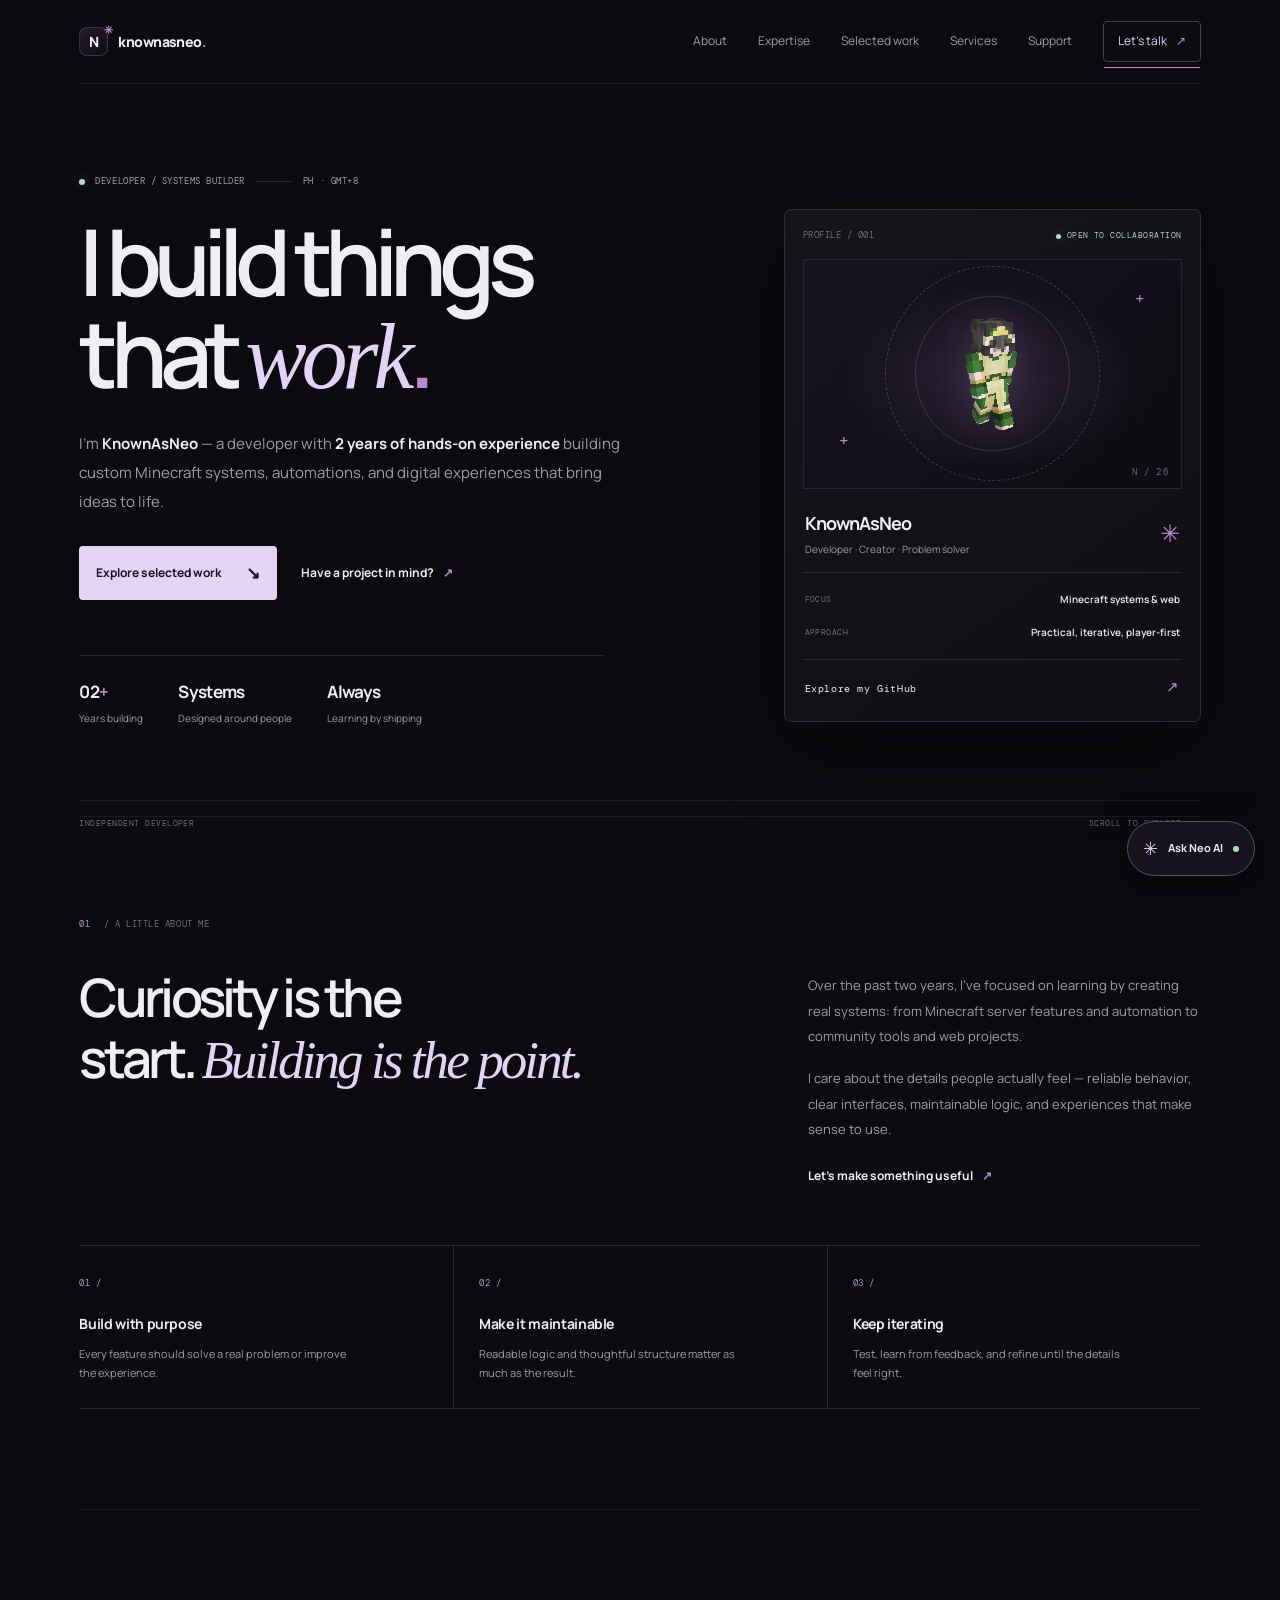
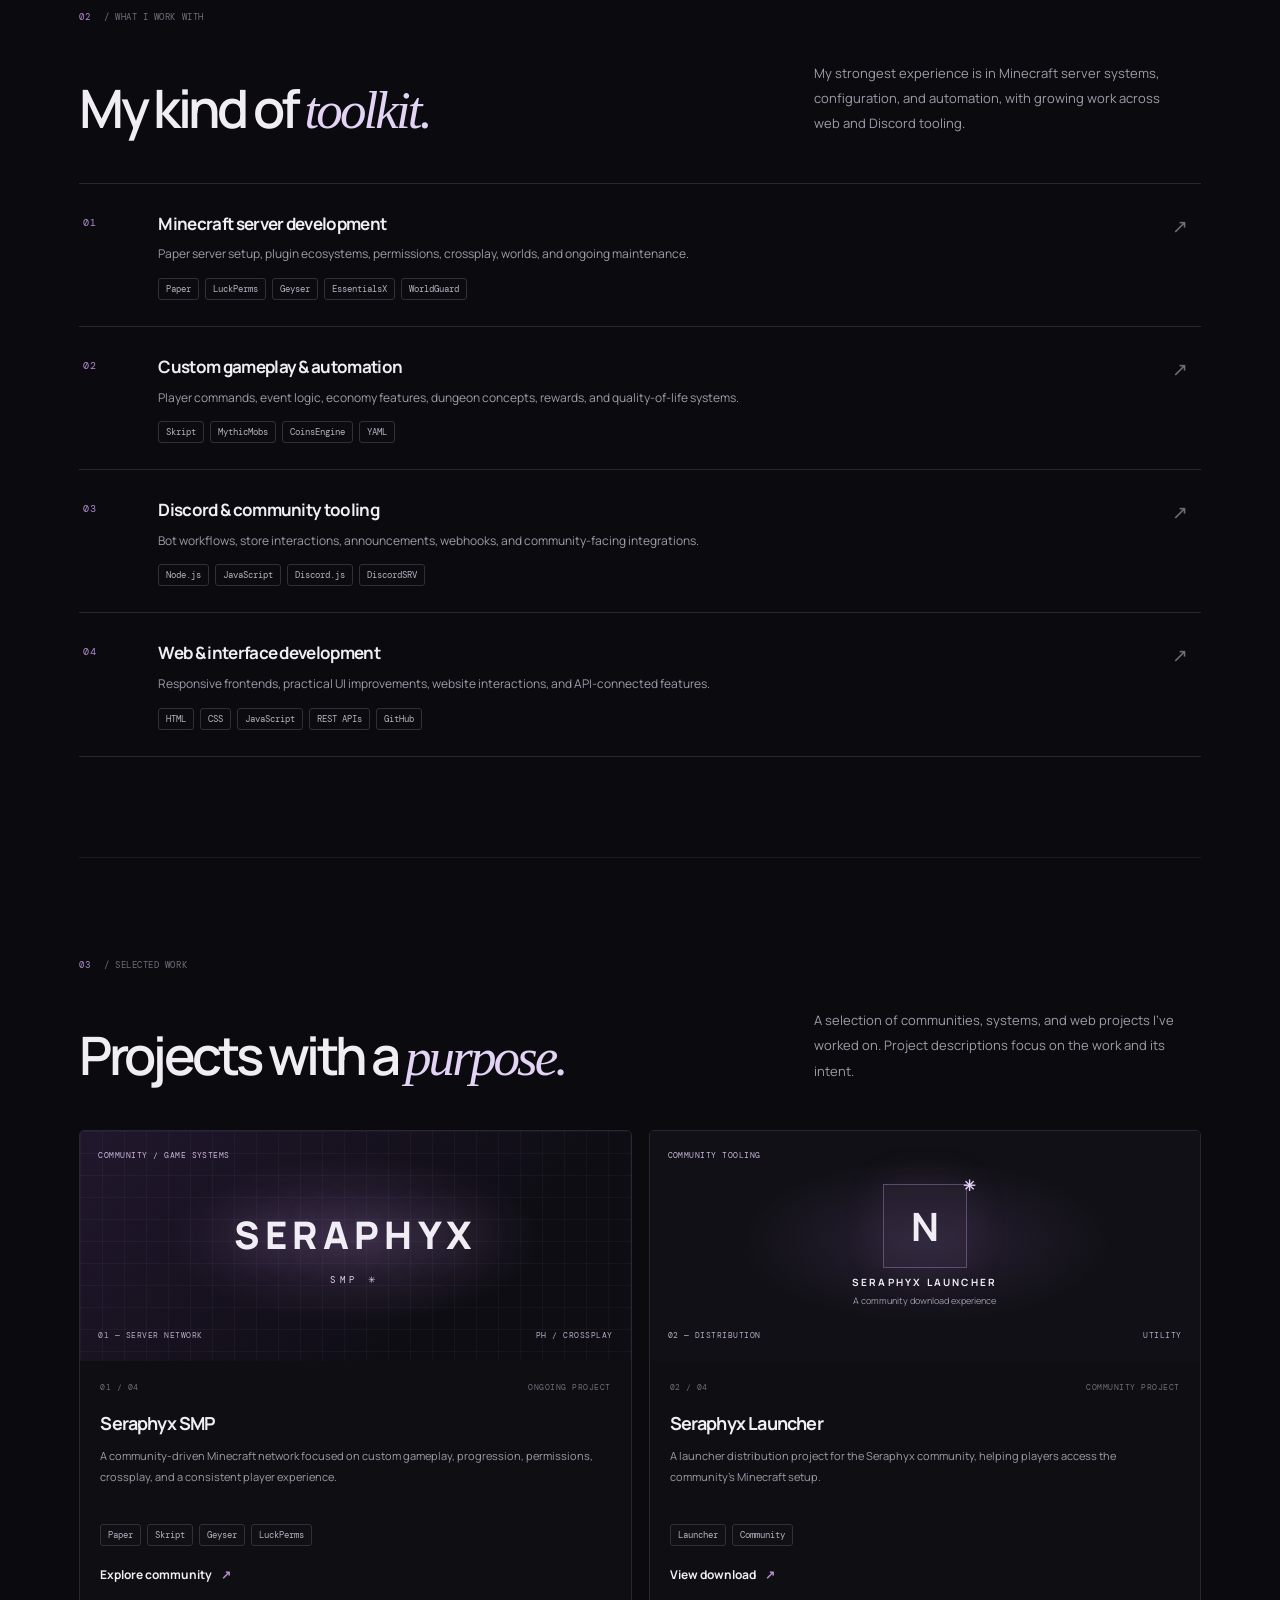
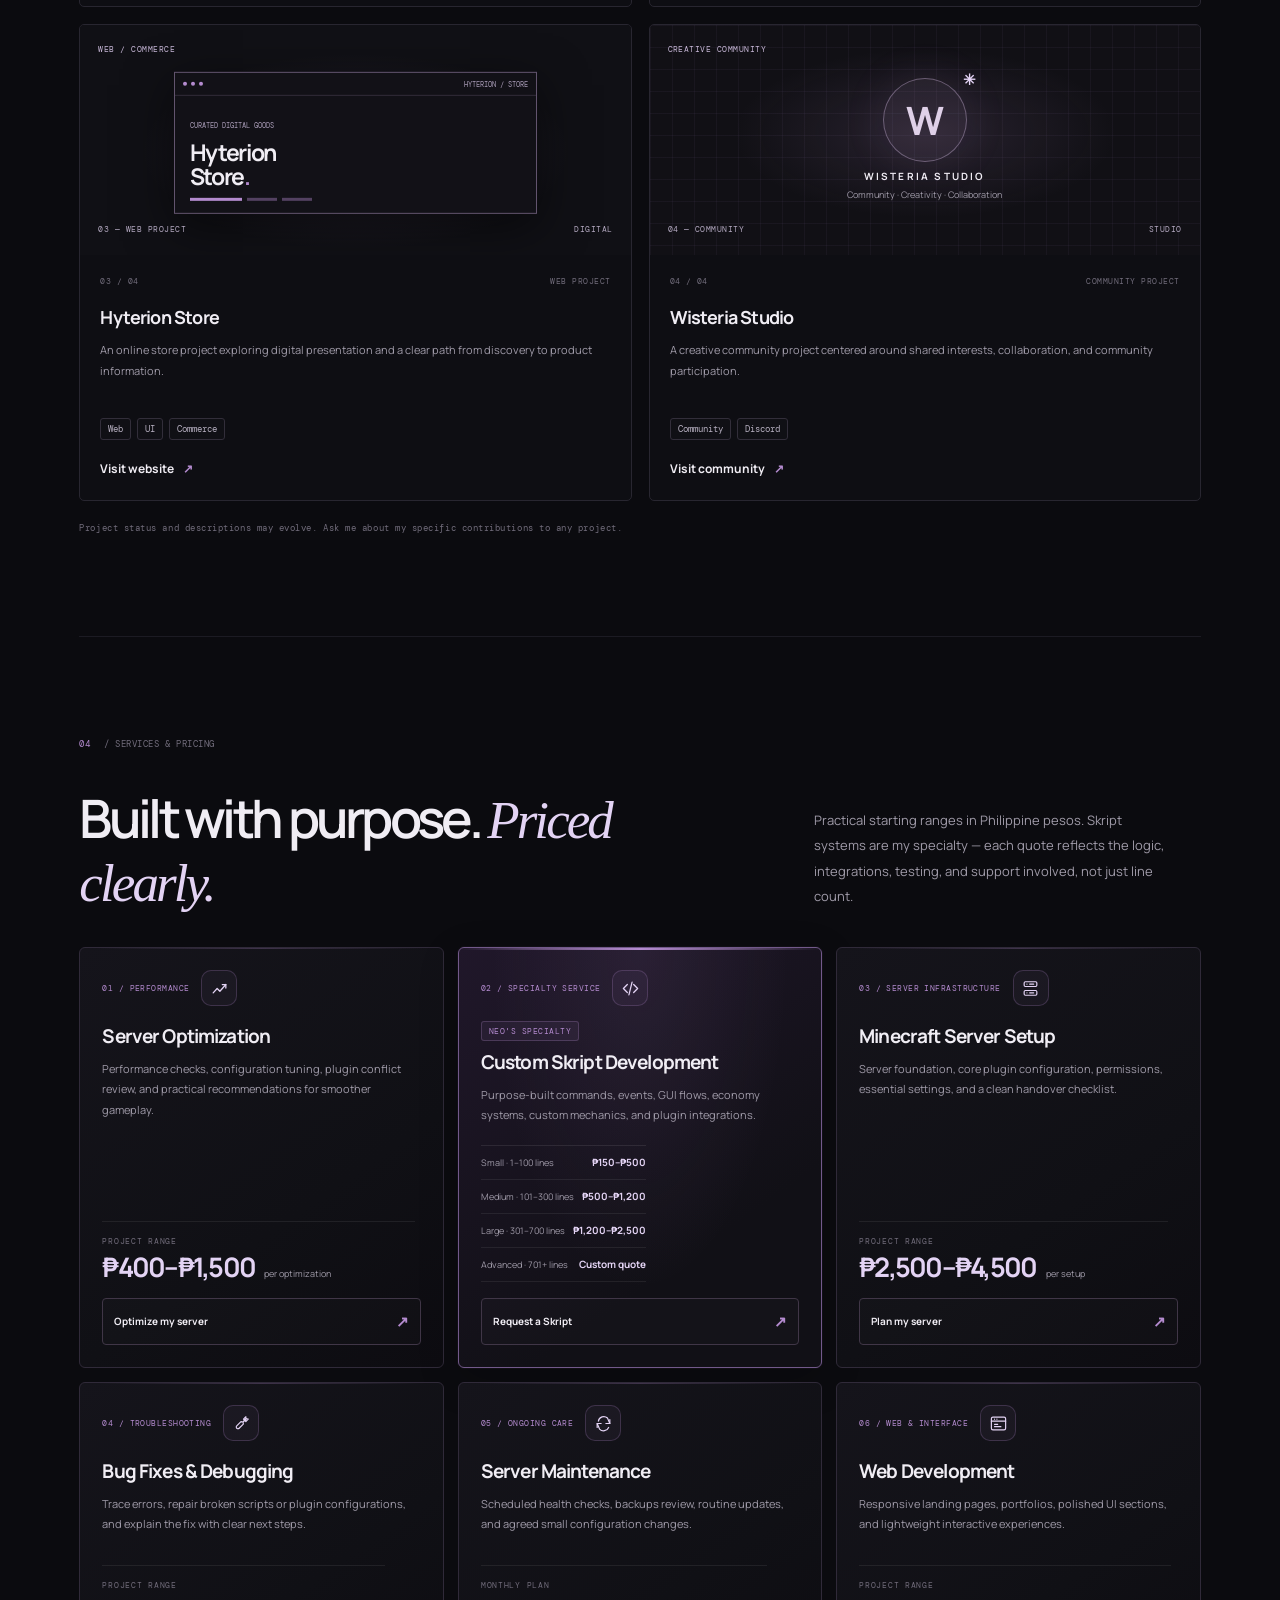
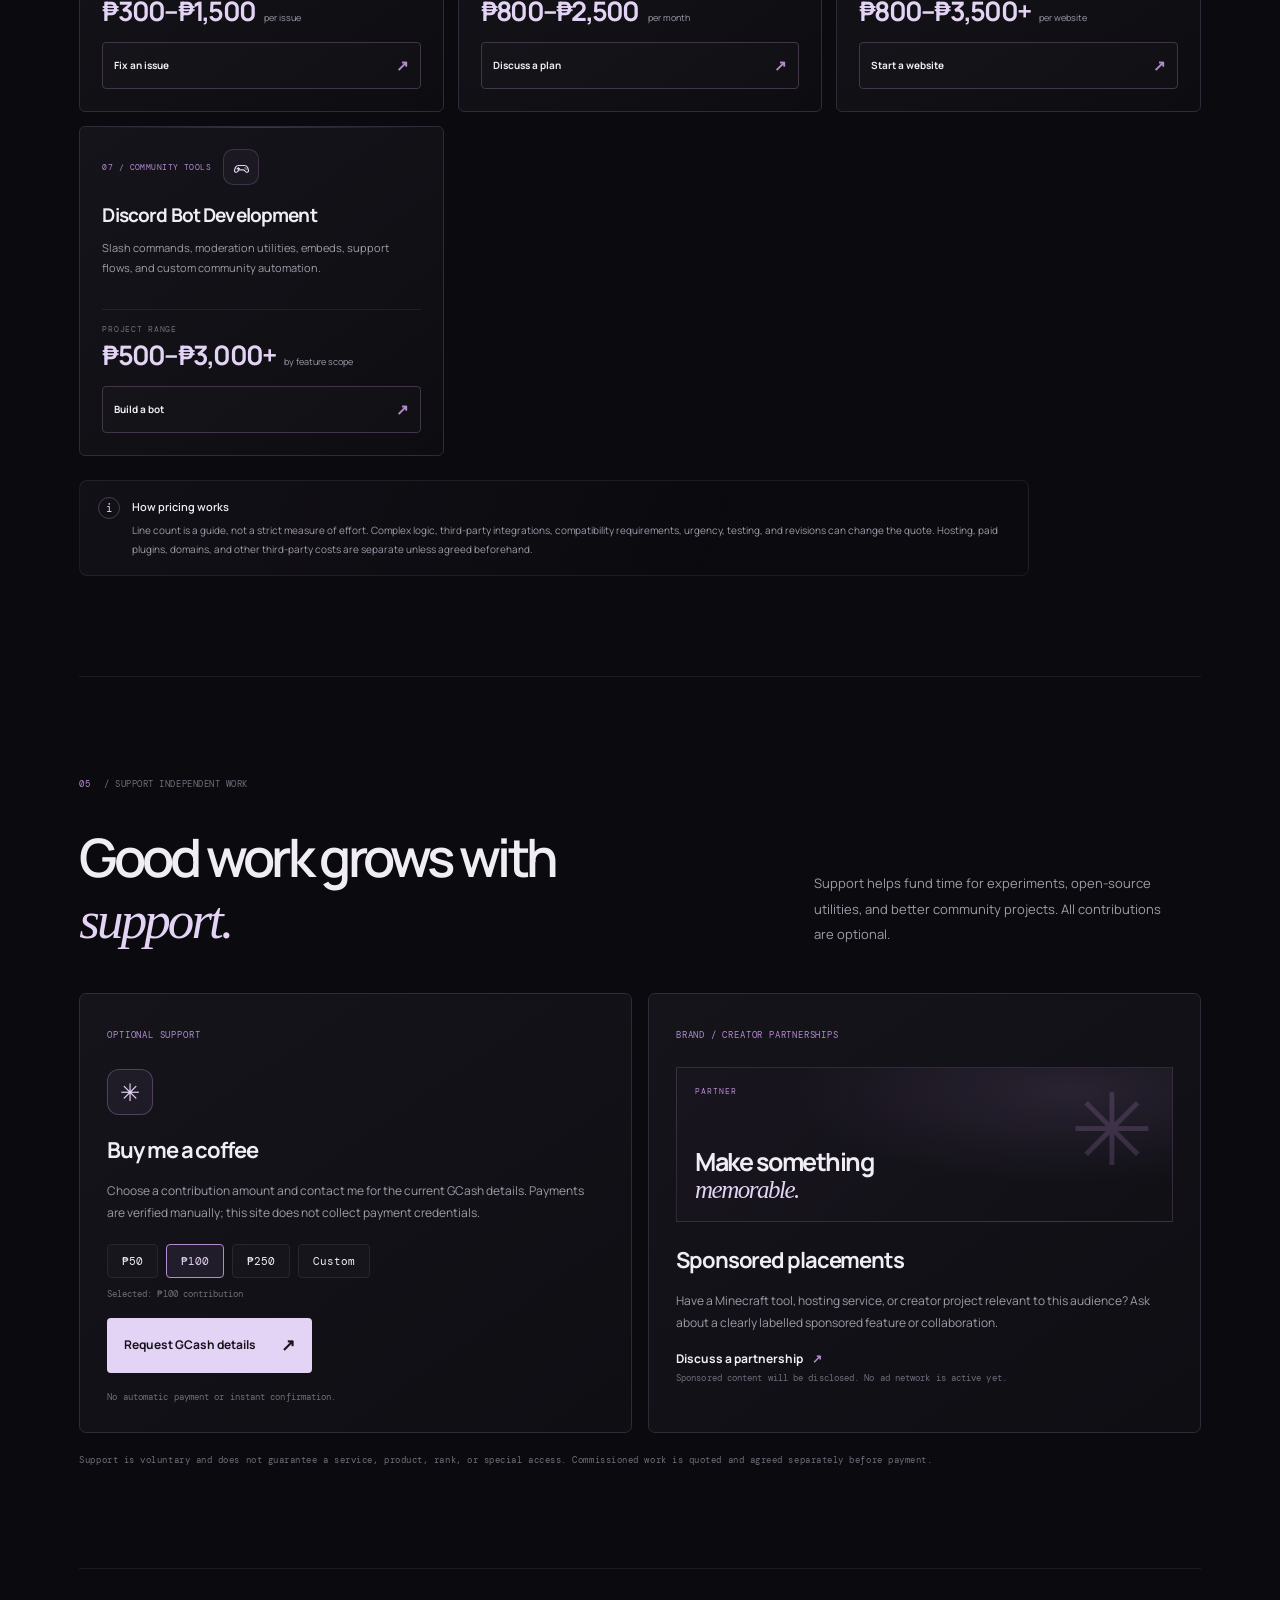
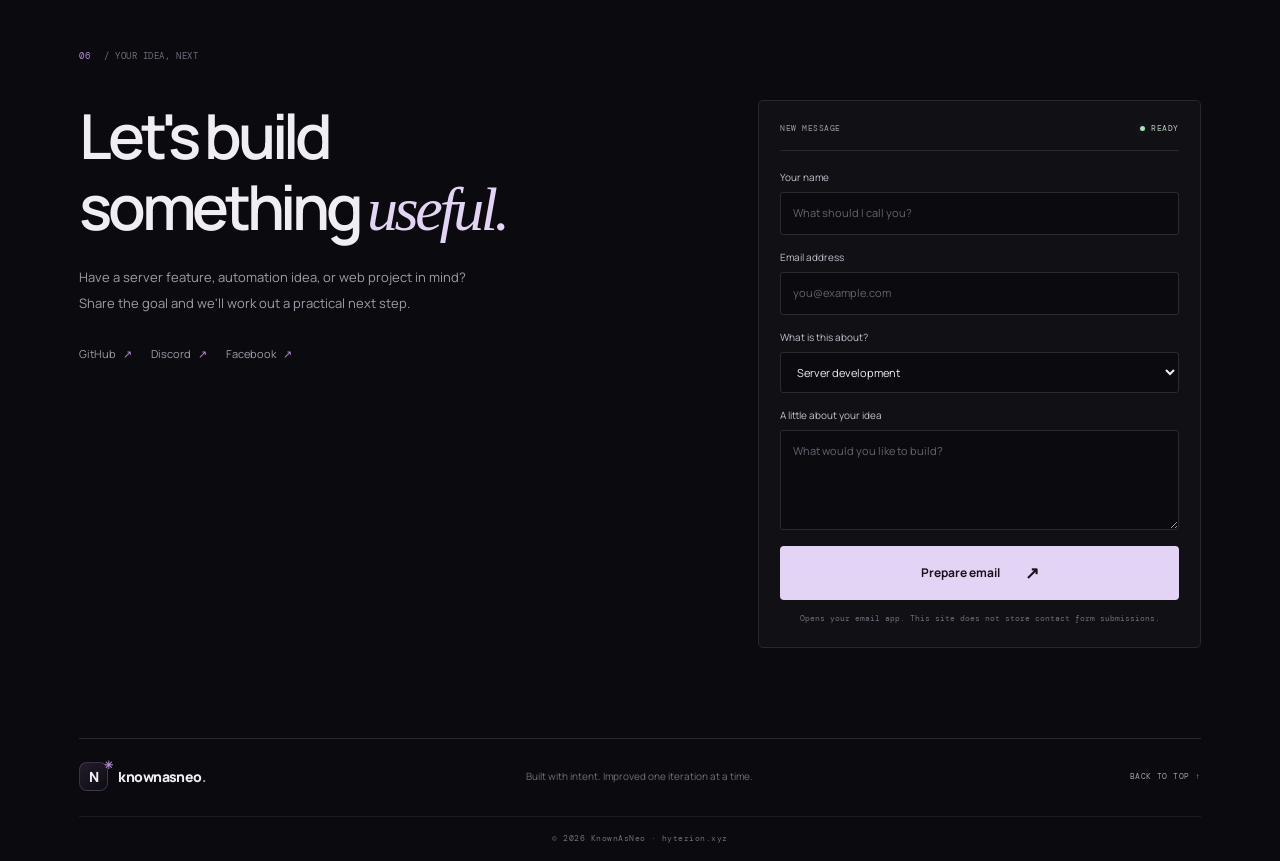
==== commit a382b090: "Bust cached portfolio assets" ====
--- a/index.html
+++ b/index.html
@@ -14,7 +14,7 @@
   <link rel="preconnect" href="https://fonts.googleapis.com">
   <link rel="preconnect" href="https://fonts.gstatic.com" crossorigin>
   <link href="https://fonts.googleapis.com/css2?family=DM+Mono:wght@400;500&family=Manrope:wght@400;500;600;700;800&display=swap" rel="stylesheet">
-  <link rel="stylesheet" href="style.css">
+  <link rel="stylesheet" href="style.css?v=20261013">
 </head>
 <body>
   <a class="skip-link" href="#main">Skip to content</a>
@@ -165,6 +165,6 @@
     <div class="ai-messages" id="aiMessages" aria-live="polite" aria-relevant="additions text"></div>
     <form class="ai-form" id="aiForm"><label class="sr-only" for="aiInput">Message Neo AI</label><textarea id="aiInput" rows="1" maxlength="1200" placeholder="Ask about my work..." required></textarea><button type="submit" aria-label="Send message"><span>↑</span></button><p>AI-generated answers can be imperfect. No secrets or private information are shared.</p></form>
   </section>
-  <script src="script.js" defer></script>
+  <script src="script.js?v=20261013" defer></script>
 </body>
 </html>
--- a/style.css
+++ b/style.css
@@ -71,3 +71,64 @@
 @media(max-width:1000px){.service-grid-pricing{grid-template-columns:repeat(2,minmax(0,1fr))}.service-grid-pricing .service-card{min-height:290px}}
 @media(max-width:700px){.service-grid-pricing{grid-template-columns:1fr;gap:10px}.service-grid-pricing .service-card{min-height:0;padding:21px}.service-grid-pricing .service-card h3{margin-top:15px}.service-price strong{font-size:25px}}
 @media(prefers-reduced-motion:reduce){.service-grid-pricing .service-card,.service-grid-pricing .service-card::before,.service-grid-pricing .service-card>a,.service-grid-pricing .service-card>a span{transition:none}}
+
+/* Premium interaction polish */
+.nav a{position:relative;transition:color .2s ease}
+.nav a::after{content:"";position:absolute;left:0;right:0;bottom:-7px;height:1px;background:var(--purple);transform:scaleX(0);transform-origin:left;transition:transform .2s ease}
+.nav a:hover::after,.nav a[aria-current="location"]::after{transform:scaleX(1)}
+.nav a[aria-current="location"]{color:var(--lilac)}
+button,a,input,textarea,select{-webkit-tap-highlight-color:transparent}
+button:focus-visible,a:focus-visible,input:focus-visible,textarea:focus-visible,select:focus-visible{outline:2px solid var(--lilac);outline-offset:3px}
+img{max-width:100%;height:auto}
+@media(max-width:700px){.nav a::after{bottom:0}.service-grid-pricing .service-card-featured{grid-row:auto}}
+@media(prefers-reduced-motion:reduce){.nav a,.nav a::after{transition:none}}
+
+/* Service pricing layout and responsive hierarchy */
+.service-grid-pricing{align-items:stretch;gap:14px}
+.service-grid-pricing .service-card{position:relative;overflow:hidden;min-width:0;min-height:330px;padding:22px;transition:transform .24s ease,border-color .24s ease,box-shadow .24s ease}
+.service-grid-pricing .service-card::before{content:"";position:absolute;inset:0 0 auto;height:2px;background:linear-gradient(90deg,transparent,var(--purple),transparent);opacity:0;transition:opacity .24s ease}
+.service-grid-pricing .service-card:hover{transform:translateY(-5px);border-color:#6f5683;box-shadow:0 18px 50px #0005,0 0 28px #b48bcf0b}
+.service-grid-pricing .service-card:hover::before,.service-grid-pricing .service-card-featured::before{opacity:1}
+.service-grid-pricing .service-card-featured{border-color:#72598a;background:radial-gradient(ellipse at 50% 0%,#b48bcf18,transparent 58%),linear-gradient(145deg,#20172a 0%,#111016 70%);box-shadow:0 0 0 1px #b48bcf0a,0 12px 40px #0003}
+.service-grid-pricing .service-card-featured:hover{box-shadow:0 20px 52px #0006,0 0 32px #b48bcf18}
+.service-mark{width:36px;height:36px;flex-basis:36px;border-radius:10px}
+.service-mark svg{width:19px;height:19px}
+.service-grid-pricing .service-card h3{font-size:clamp(16px,1.5vw,19px);margin:18px 0 9px}
+.service-grid-pricing .service-card p{font-size:11px;line-height:1.85}
+.service-price strong{font-size:clamp(22px,2.1vw,29px);overflow-wrap:anywhere}
+.service-featured-label{display:inline-flex;align-items:center;margin-top:15px;padding:4px 7px;border:1px solid #b48bcf40;border-radius:3px;background:#b48bcf12;color:var(--lilac);font:8px var(--mono);letter-spacing:.12em}
+.service-grid-pricing .service-card-featured h3{margin-top:9px}
+.skript-tiers{display:grid;gap:0;margin:0 0 16px;border-top:1px solid #ffffff16}
+.skript-tiers>div{display:flex;align-items:baseline;justify-content:space-between;gap:8px;padding:8px 0;border-bottom:1px solid #ffffff12}
+.skript-tiers span{font-size:9px;line-height:1.5;color:var(--muted)}
+.skript-tiers strong{font-size:10px;text-align:right;color:var(--lilac);white-space:nowrap}
+.service-grid-pricing .service-card-featured>a{margin-top:auto}
+.pricing-footnote{display:flex;align-items:flex-start;gap:12px;max-width:950px;margin:24px 0 0;padding:16px 18px;border:1px solid #ffffff12;border-radius:8px;background:linear-gradient(110deg,#b48bcf0c,transparent 70%)}
+.pricing-footnote-mark{display:grid;place-items:center;flex:0 0 22px;height:22px;border:1px solid #b48bcf55;border-radius:50%;color:var(--lilac);font:11px var(--mono)}
+.pricing-footnote p{margin:0;color:var(--muted);font-size:10px;line-height:1.9}
+.pricing-footnote strong{display:block;margin-bottom:3px;color:var(--text);font-size:11px;font-weight:600}
+@media(min-width:1100px){.service-grid-pricing{grid-template-columns:repeat(3,minmax(0,1fr))}}
+@media(max-width:1000px){.service-grid-pricing{grid-template-columns:repeat(2,minmax(0,1fr))}.service-grid-pricing .service-card{min-height:310px}.service-grid-pricing .service-card-featured{grid-row:span 2}}
+@media(max-width:700px){.service-grid-pricing{grid-template-columns:1fr}.service-grid-pricing .service-card,.service-grid-pricing .service-card-featured{grid-row:auto;min-height:0;padding:20px}.skript-tiers span{font-size:10px}.skript-tiers strong{font-size:11px}.service-price strong{font-size:25px}.pricing-footnote{padding:13px}}
+@media(hover:none){.service-grid-pricing .service-card:hover{transform:none;box-shadow:none}}
+@media(prefers-reduced-motion:reduce){.service-grid-pricing .service-card,.service-grid-pricing .service-card::before,.service-grid-pricing .service-card>a,.service-grid-pricing .service-card>a span{transition:none}}
+
+
+/* Layout safety overrides: keep the portfolio centered and components proportional */
+html{width:100%;overflow-x:hidden}
+body{width:100%;min-width:320px}
+.site-shell{width:100%;max-width:1440px;margin-inline:auto}
+.site-shell main,.site-shell header,.site-shell footer{min-width:0}
+img,svg,video,canvas{max-width:100%}
+button,input,textarea,select{max-width:100%;box-sizing:border-box}
+.hero,.intro-grid,.section-heading,.contact-layout{min-width:0}
+.hero>* ,.intro-grid>* ,.section-heading>* ,.contact-layout>*{min-width:0}
+.button,.nav-cta,.ai-launcher{width:auto;max-width:100%}
+.service-grid-pricing .service-card{min-width:0}
+@media(max-width:700px){
+  .site-shell{width:100%;padding-inline:22px}
+  .hero,.intro-grid,.section-heading,.contact-layout{grid-template-columns:minmax(0,1fr)}
+  .project-grid,.service-grid-pricing,.monetization-grid{grid-template-columns:minmax(0,1fr)}
+  .hero-actions{align-items:flex-start}
+}
+@media(max-width:390px){.site-shell{padding-inline:16px}}
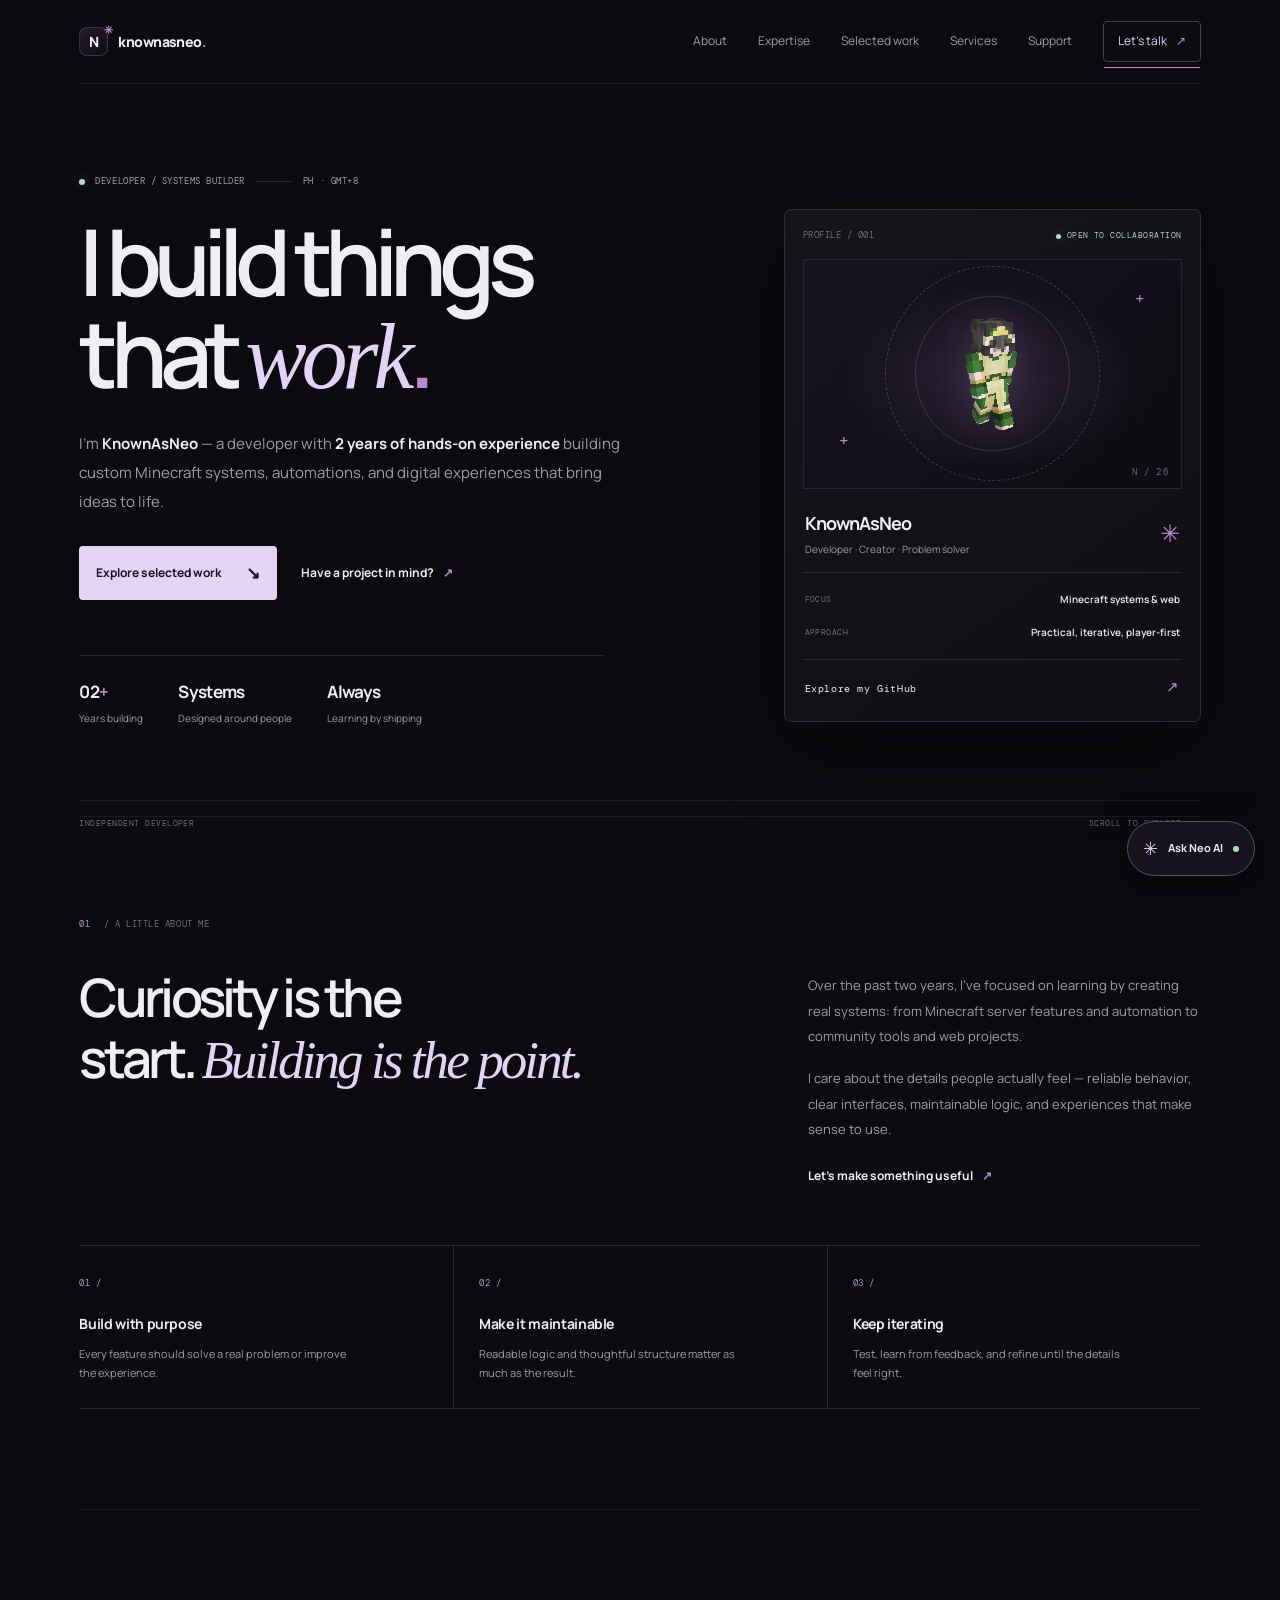
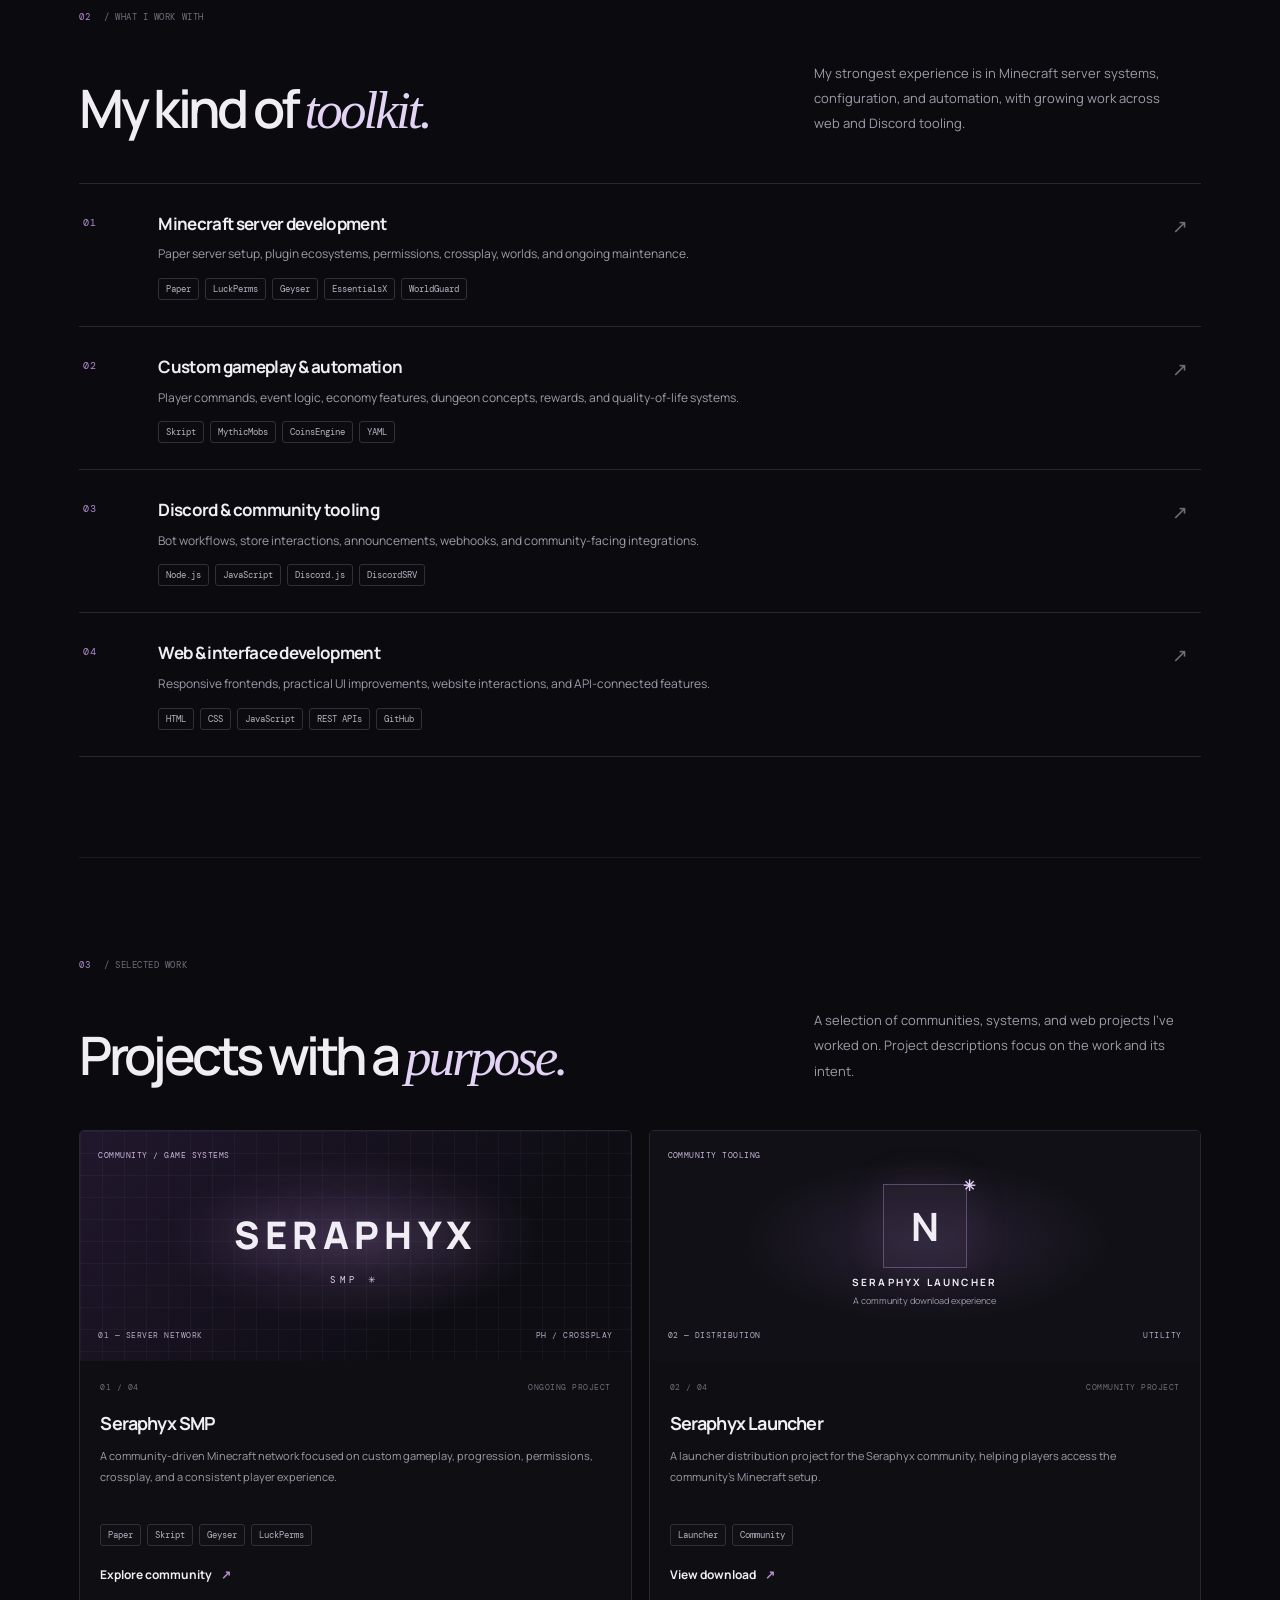
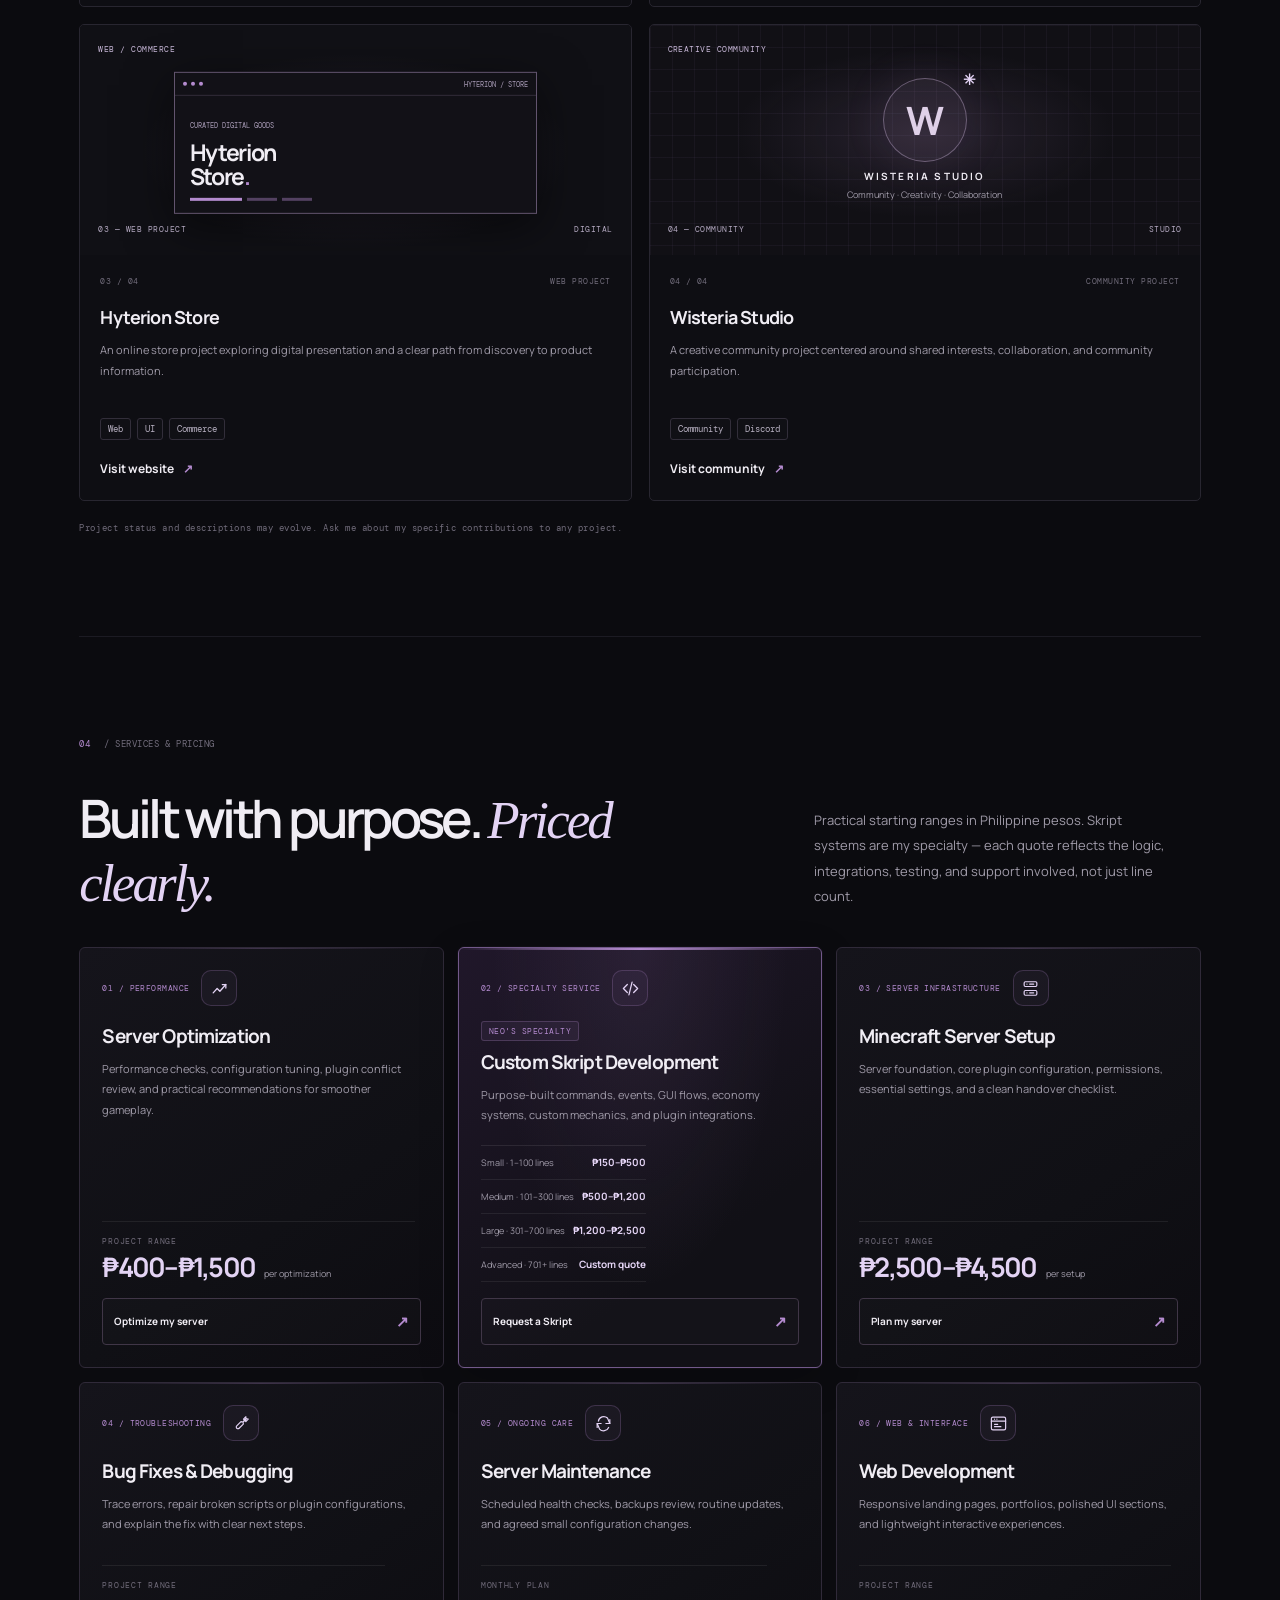
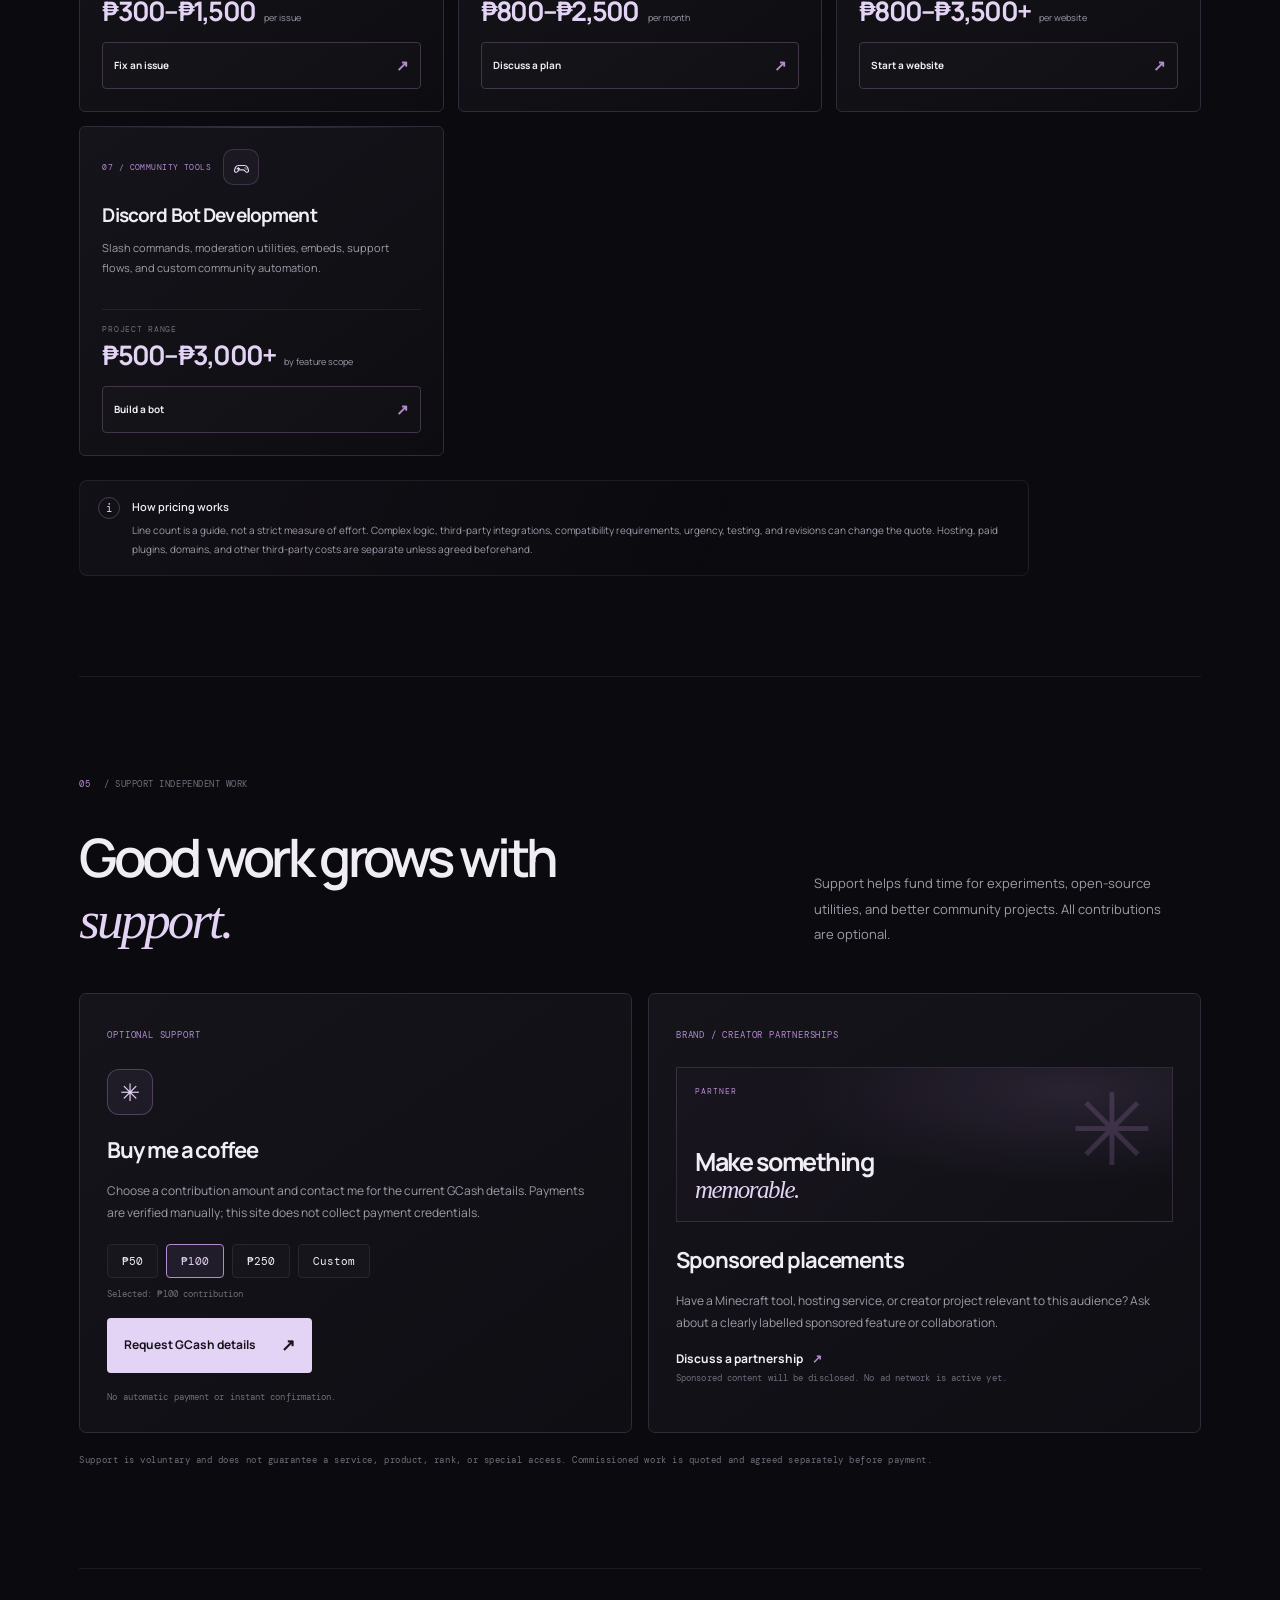
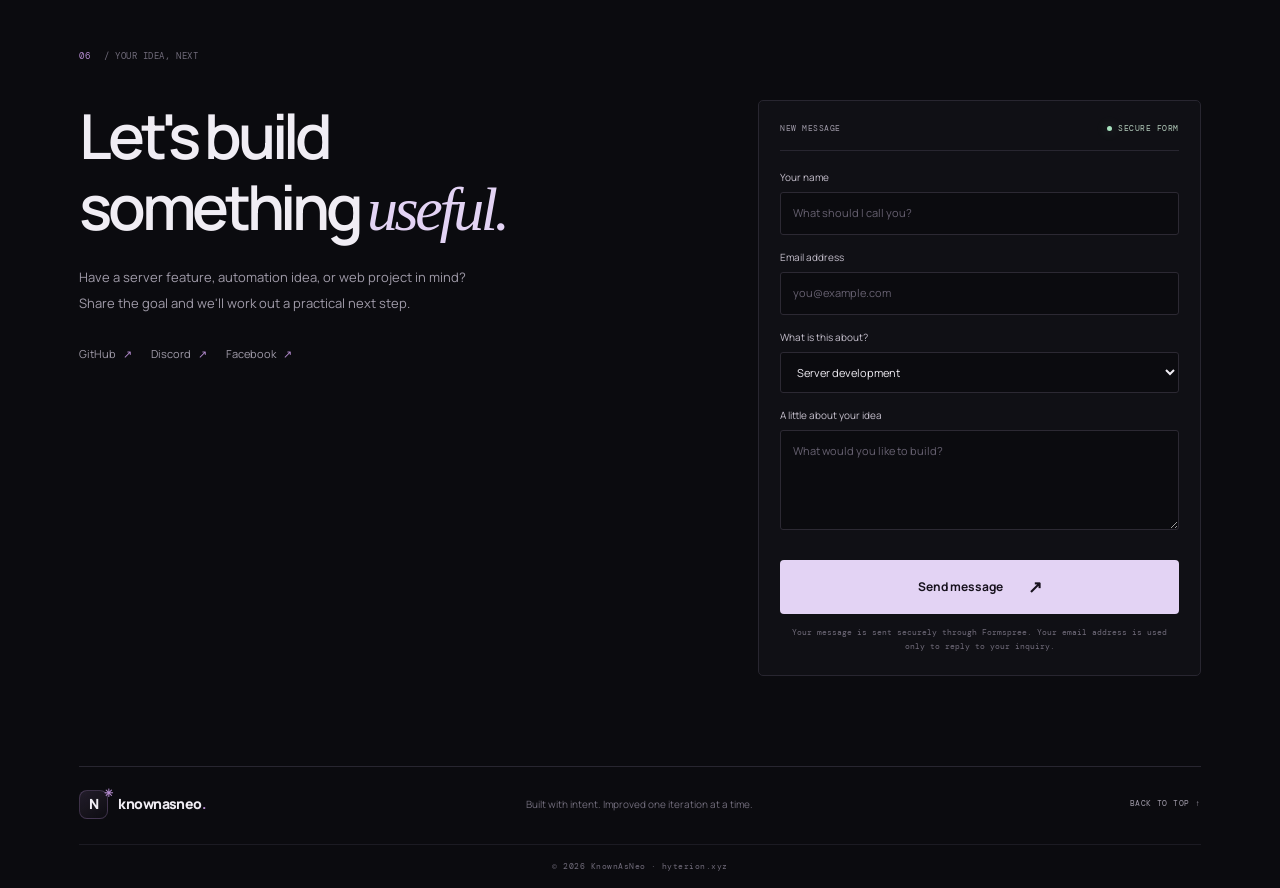
==== commit 027d2297: "Prepare contact form for direct Formspree submission" ====
--- a/index.html
+++ b/index.html
@@ -152,7 +152,22 @@
         </div>
         <p class="small-note money-disclaimer">Support is voluntary and does not guarantee a service, product, rank, or special access. Commissioned work is quoted and agreed separately before payment.</p>
       </section>
-      <section class="contact-section" id="contact"><div class="section-label"><span>06</span> / YOUR IDEA, NEXT</div><div class="contact-layout"><div><h2>Let's build<br>something <span class="serif-accent">useful.</span></h2><p>Have a server feature, automation idea, or web project in mind? Share the goal and we'll work out a practical next step.</p><div class="contact-socials"><a href="https://github.com/nathanielclintsuyod0-collab" target="_blank" rel="noopener noreferrer">GitHub <span>↗</span></a><a href="https://discord.gg/seraphyx" target="_blank" rel="noopener noreferrer">Discord <span>↗</span></a><a href="https://www.facebook.com/profile.php?id=61582231886418" target="_blank" rel="noopener noreferrer">Facebook <span>↗</span></a></div></div><form id="contactForm"><div class="form-heading"><span>NEW MESSAGE</span><span><i></i> READY</span></div><label for="name">Your name</label><input id="name" name="name" autocomplete="name" required placeholder="What should I call you?"><label for="email">Email address</label><input id="email" name="email" type="email" autocomplete="email" required placeholder="you@example.com"><label for="topic">What is this about?</label><select id="topic" name="topic"><option>Server development</option><option>Server Optimization</option><option>Minecraft Server Setup</option><option>Custom Skript Development</option><option>Fixes and Debugging</option><option>Maintenance</option><option>Skript / custom systems</option><option>Plugin configuration</option><option>Discord Bot Development</option><option>Discord tooling</option><option>Web Development</option><option>Website development</option><option>Support / GCash contribution</option><option>Sponsorship / advertising partnership</option><option>Collaboration</option><option>Something else</option></select><label for="message">A little about your idea</label><textarea id="message" name="message" rows="4" required placeholder="What would you like to build?"></textarea><button class="button button-primary" type="submit">Prepare email <span>↗</span></button><p class="form-note">Opens your email app. This site does not store contact form submissions.</p></form></div></section>
+      <section class="contact-section" id="contact"><div class="section-label"><span>06</span> / YOUR IDEA, NEXT</div><div class="contact-layout"><div><h2>Let's build<br>something <span class="serif-accent">useful.</span></h2><p>Have a server feature, automation idea, or web project in mind? Share the goal and we'll work out a practical next step.</p><div class="contact-socials"><a href="https://github.com/nathanielclintsuyod0-collab" target="_blank" rel="noopener noreferrer">GitHub <span>↗</span></a><a href="https://discord.gg/seraphyx" target="_blank" rel="noopener noreferrer">Discord <span>↗</span></a><a href="https://www.facebook.com/profile.php?id=61582231886418" target="_blank" rel="noopener noreferrer">Facebook <span>↗</span></a></div></div><form id="contactForm" novalidate>
+  <div class="form-heading"><span>NEW MESSAGE</span><span><i></i> SECURE FORM</span></div>
+  <label for="name">Your name</label>
+  <input id="name" name="name" autocomplete="name" required minlength="2" maxlength="100" placeholder="What should I call you?">
+  <label for="email">Email address</label>
+  <input id="email" name="email" type="email" autocomplete="email" required maxlength="254" placeholder="you@example.com">
+  <label for="topic">What is this about?</label>
+  <select id="topic" name="topic" required>
+    <option>Server development</option><option>Server Optimization</option><option>Minecraft Server Setup</option><option>Custom Skript Development</option><option>Fixes and Debugging</option><option>Maintenance</option><option>Skript / custom systems</option><option>Plugin configuration</option><option>Discord Bot Development</option><option>Discord tooling</option><option>Web Development</option><option>Website development</option><option>Support / GCash contribution</option><option>Sponsorship / advertising partnership</option><option>Collaboration</option><option>Something else</option>
+  </select>
+  <label for="message">A little about your idea</label>
+  <textarea id="message" name="message" rows="4" required minlength="10" maxlength="5000" placeholder="What would you like to build?"></textarea>
+  <p id="contactFormStatus" class="form-status" role="status" aria-live="polite" tabindex="-1"></p>
+  <button class="button button-primary" id="contactSubmit" type="submit">Send message <span aria-hidden="true">↗</span></button>
+  <p class="form-note">Your message is sent securely through Formspree. Your email address is used only to reply to your inquiry.</p>
+</form></div></section>
     </main>
 
     <footer class="footer"><a class="brand" href="#home"><span class="brand-mark">N<span>✳</span></span><span>knownasneo<span class="accent">.</span></span></a><p>Built with intent. Improved one iteration at a time.</p><a class="back-top" href="#home">BACK TO TOP ↑</a><div class="copyright">© <span id="year"></span> KnownAsNeo · hyterion.xyz</div></footer>
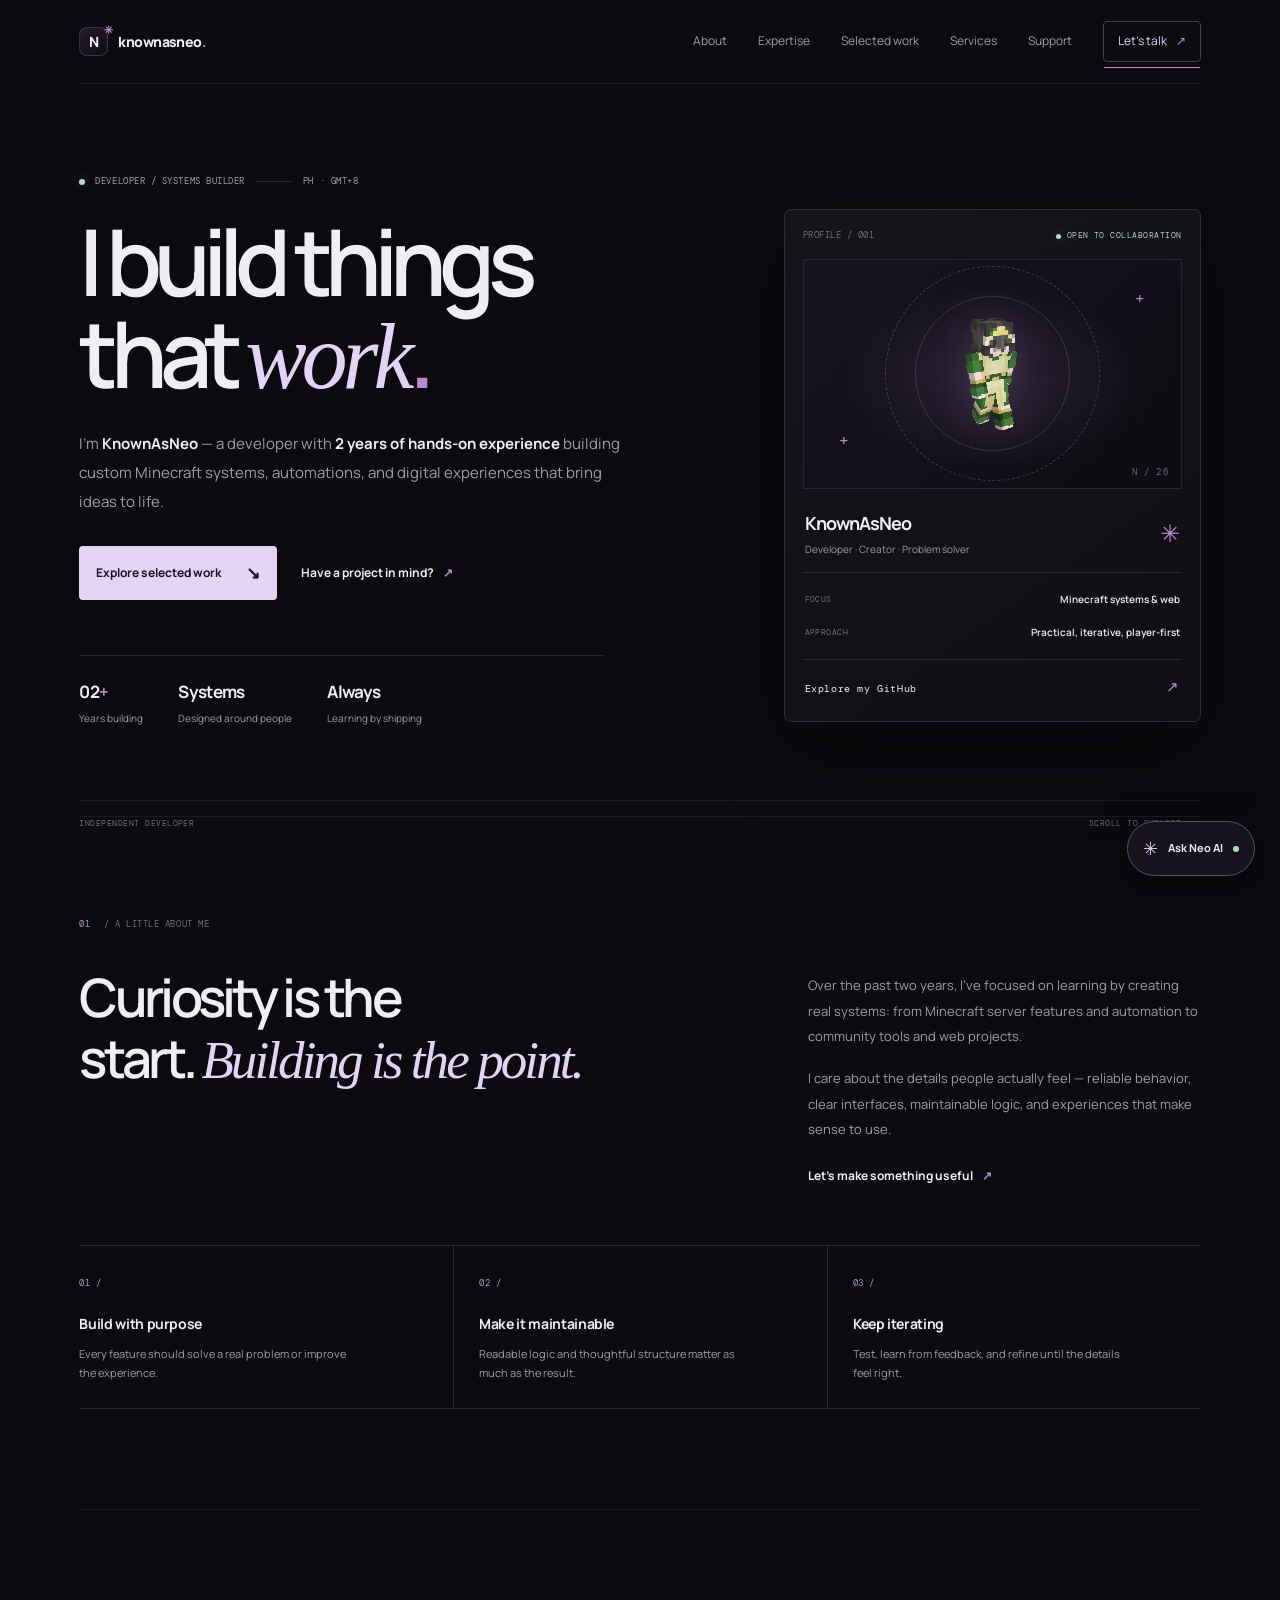
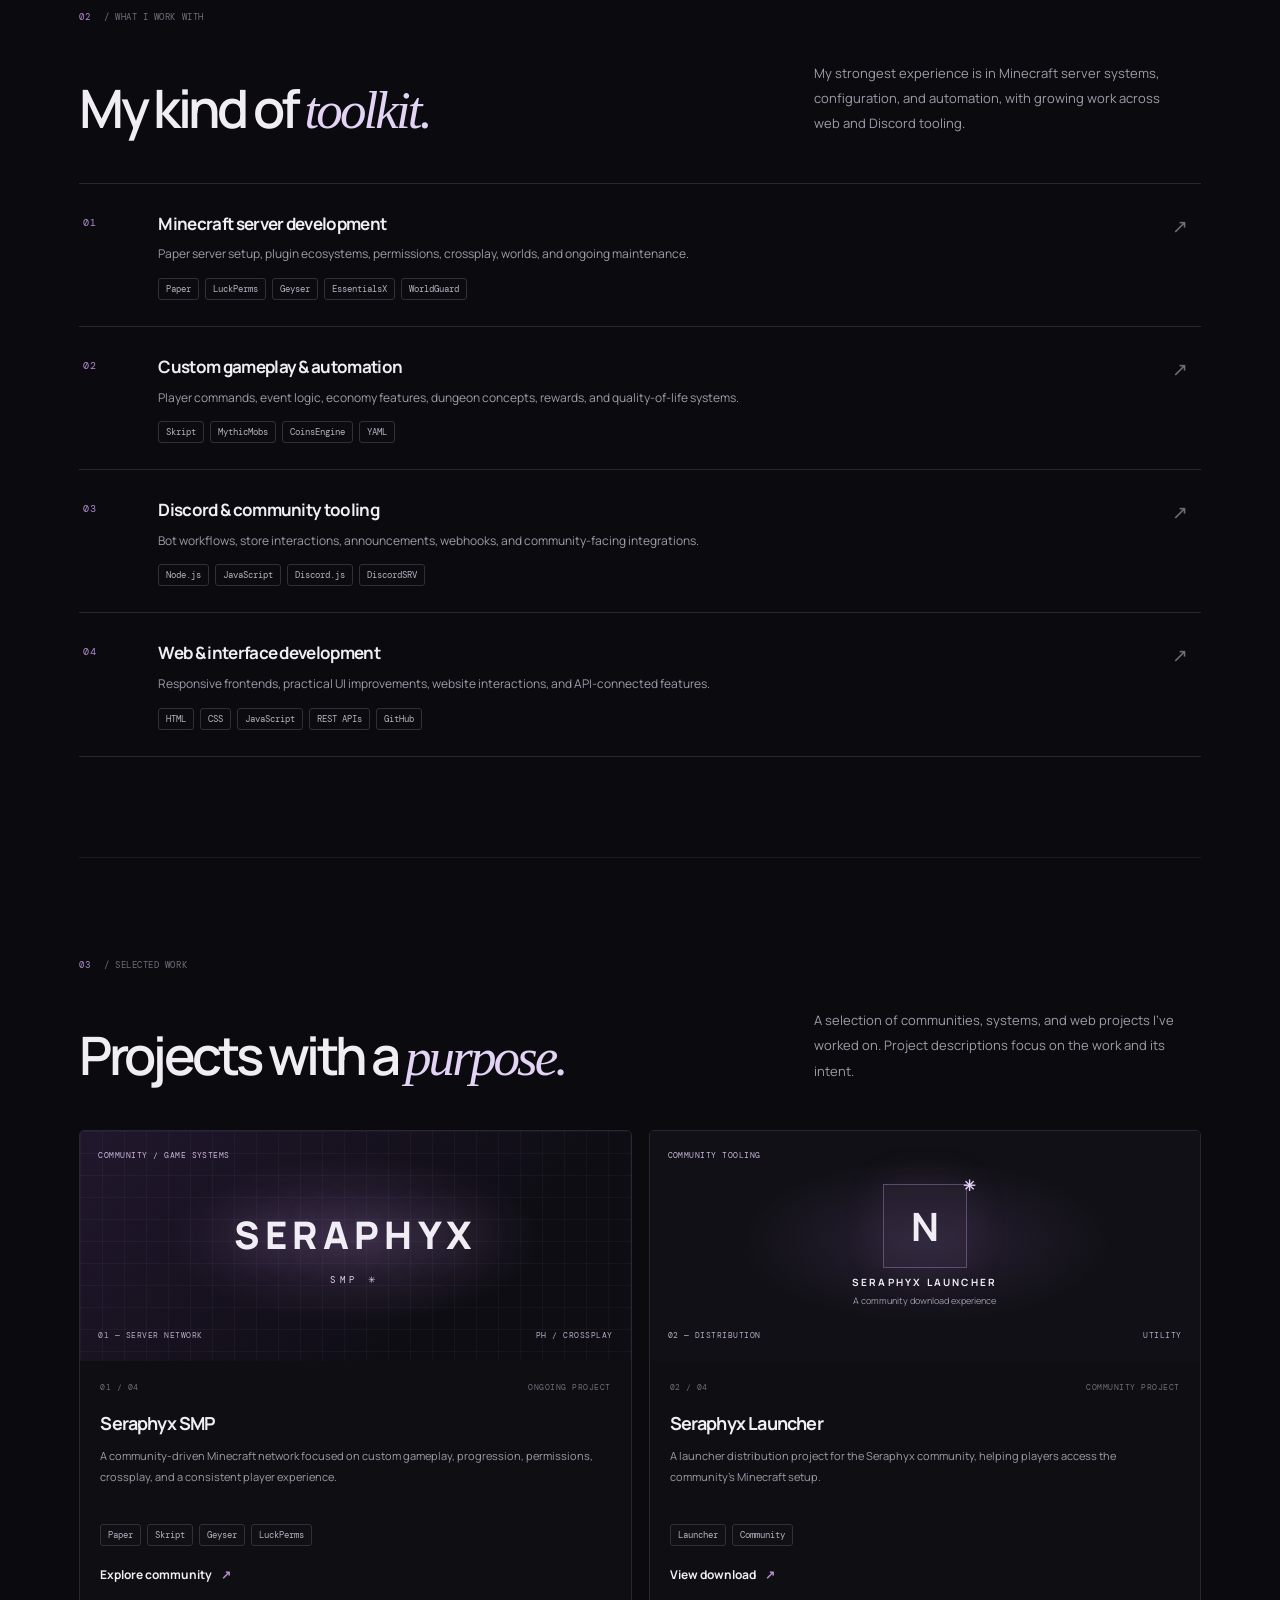
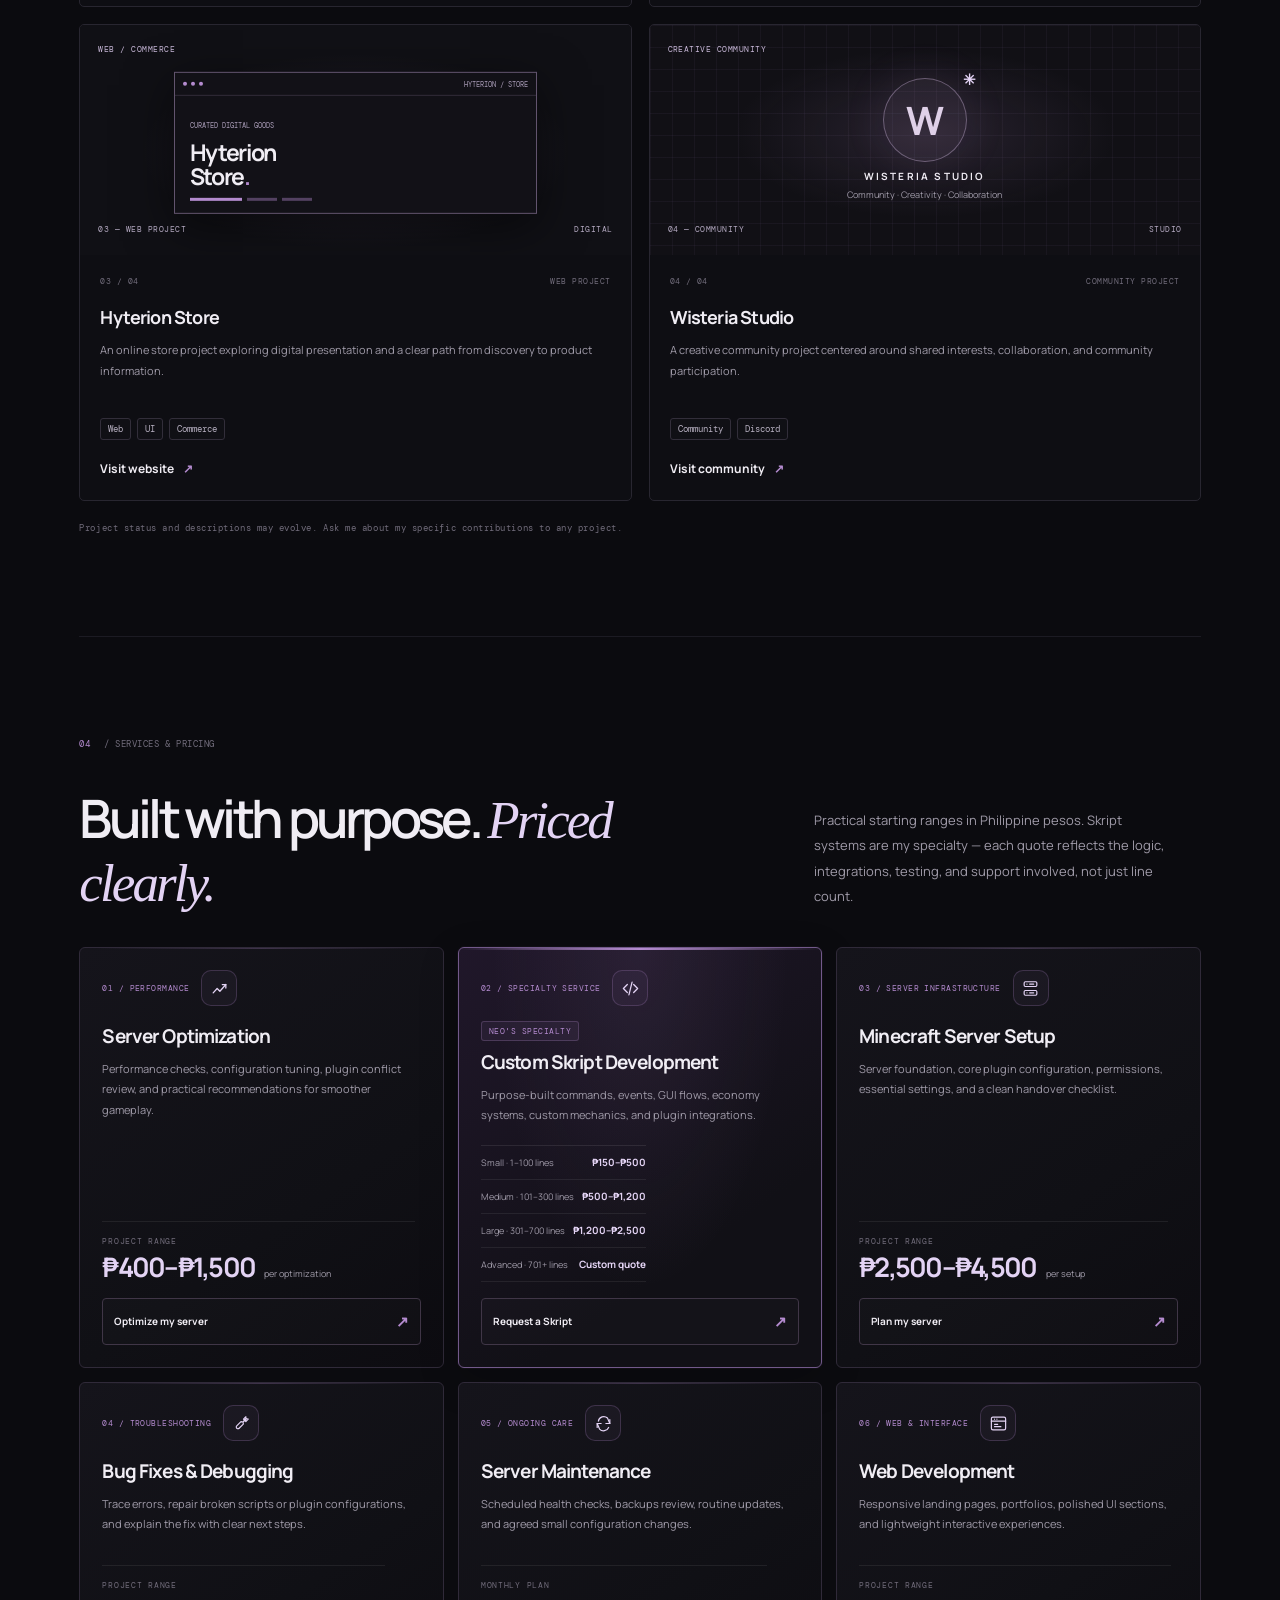
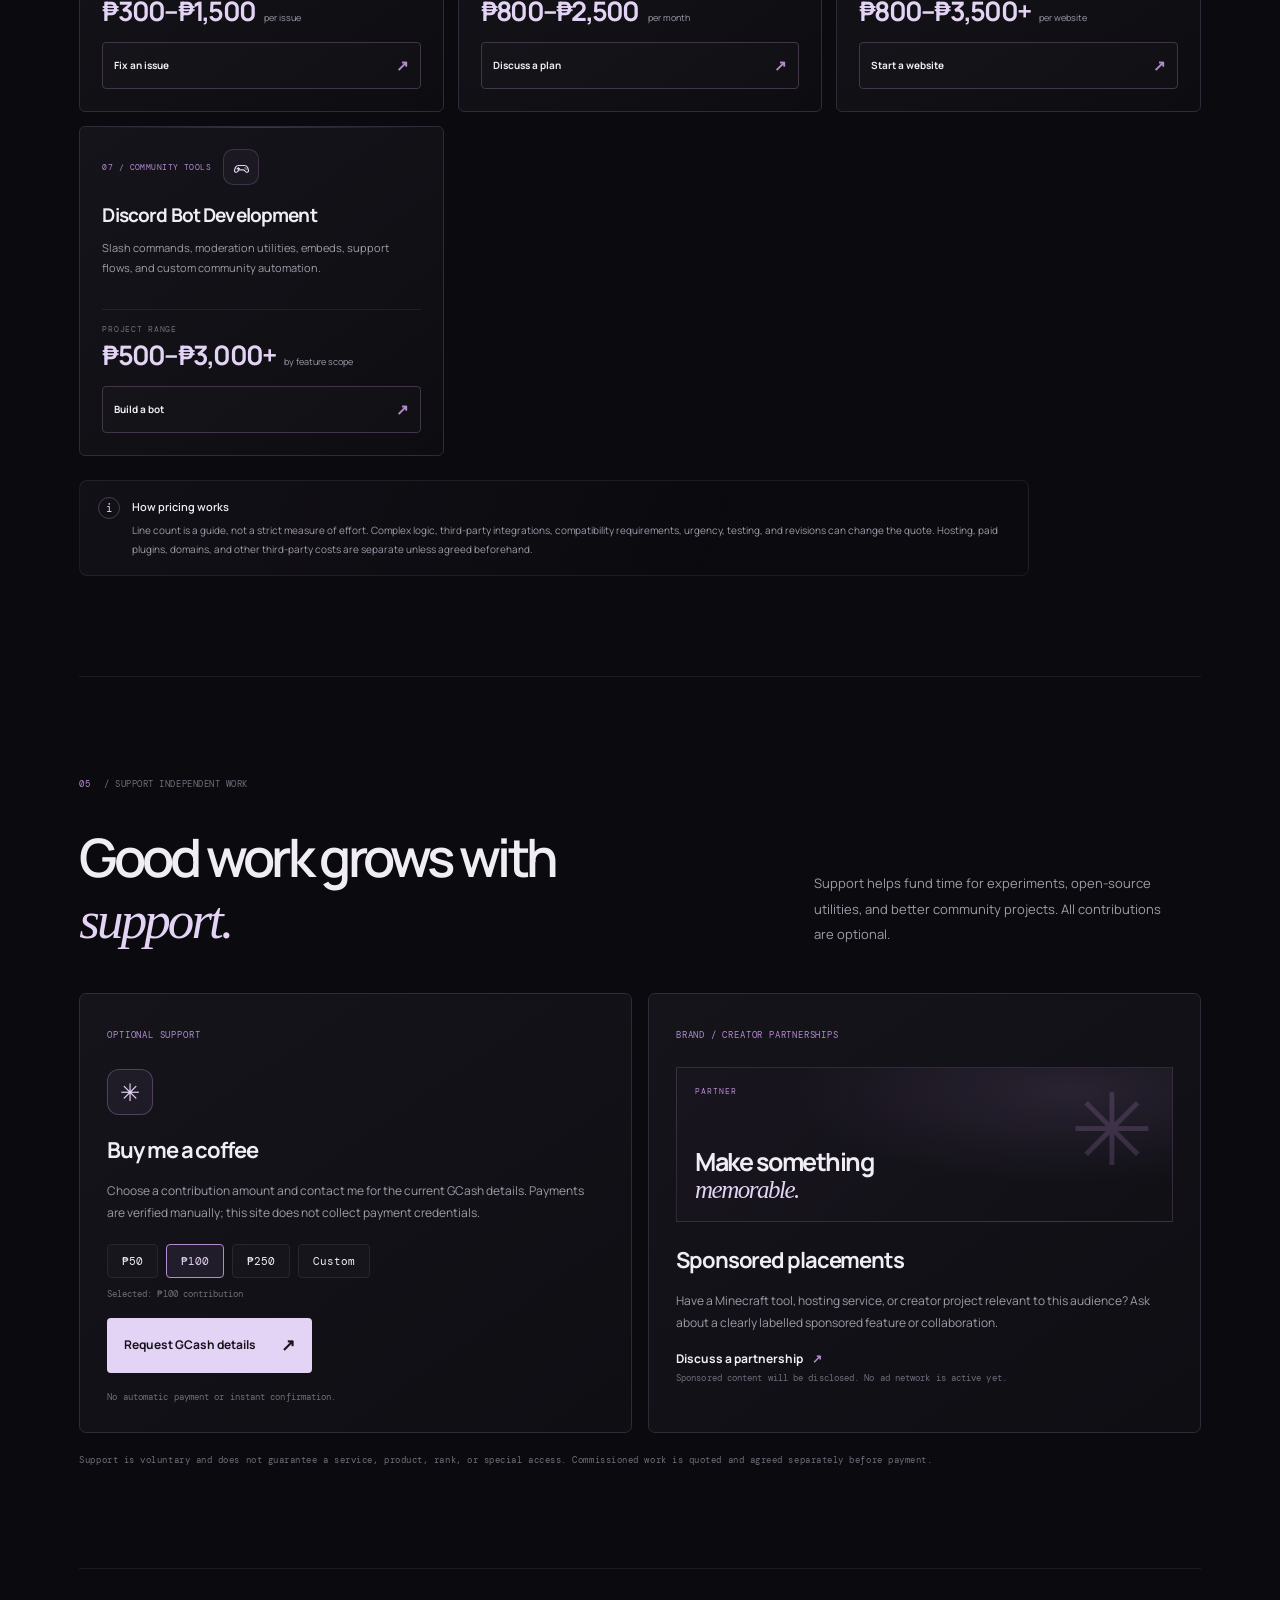
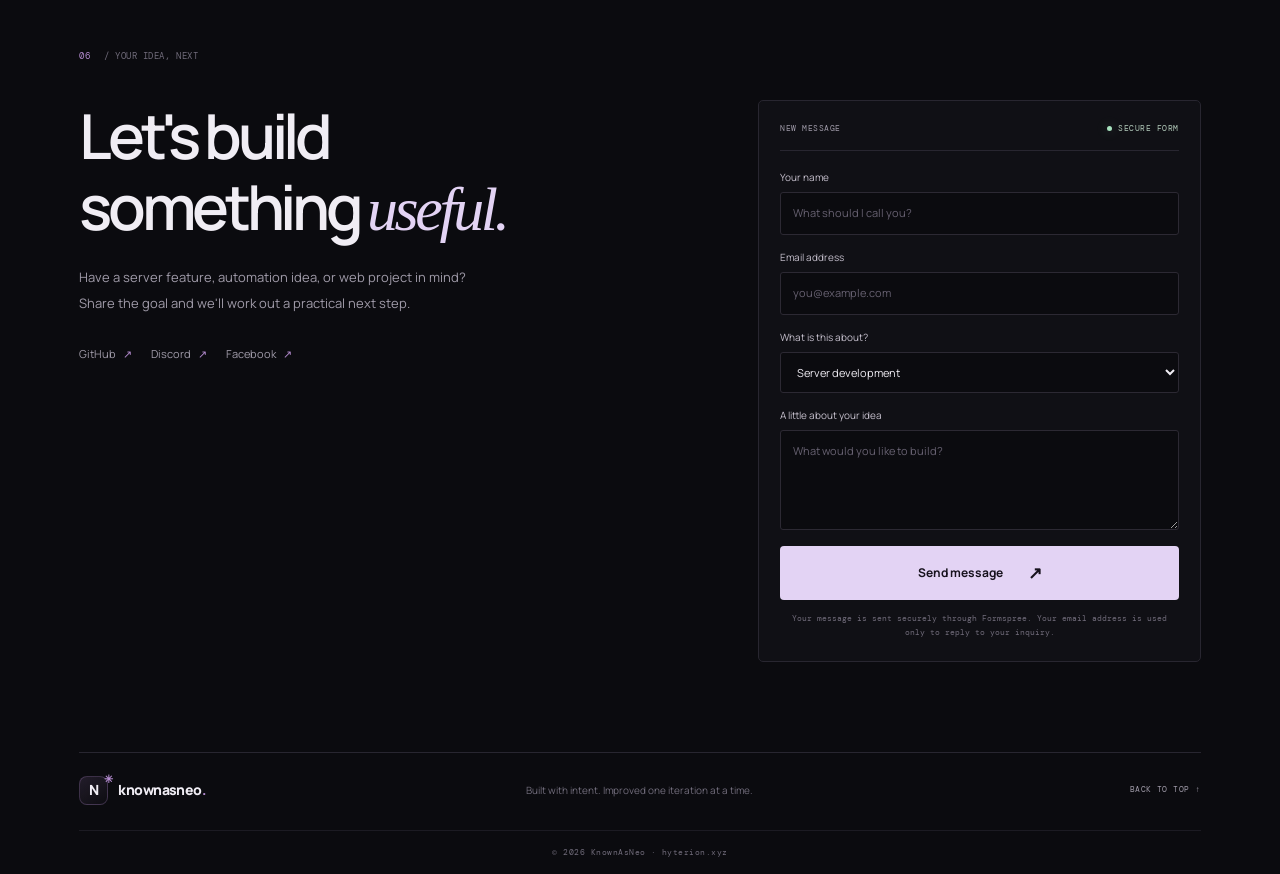
==== commit d5cce15b: "Refresh contact form assets after Formspree integration" ====
--- a/index.html
+++ b/index.html
@@ -14,7 +14,7 @@
   <link rel="preconnect" href="https://fonts.googleapis.com">
   <link rel="preconnect" href="https://fonts.gstatic.com" crossorigin>
   <link href="https://fonts.googleapis.com/css2?family=DM+Mono:wght@400;500&family=Manrope:wght@400;500;600;700;800&display=swap" rel="stylesheet">
-  <link rel="stylesheet" href="style.css?v=20261013">
+  <link rel="stylesheet" href="style.css?v=20261013-contact1">
 </head>
 <body>
   <a class="skip-link" href="#main">Skip to content</a>
@@ -180,6 +180,6 @@
     <div class="ai-messages" id="aiMessages" aria-live="polite" aria-relevant="additions text"></div>
     <form class="ai-form" id="aiForm"><label class="sr-only" for="aiInput">Message Neo AI</label><textarea id="aiInput" rows="1" maxlength="1200" placeholder="Ask about my work..." required></textarea><button type="submit" aria-label="Send message"><span>↑</span></button><p>AI-generated answers can be imperfect. No secrets or private information are shared.</p></form>
   </section>
-  <script src="script.js?v=20261013" defer></script>
+  <script src="script.js?v=20261013-contact1" defer></script>
 </body>
 </html>
--- a/style.css
+++ b/style.css
@@ -132,3 +132,14 @@
   .hero-actions{align-items:flex-start}
 }
 @media(max-width:390px){.site-shell{padding-inline:16px}}
+
+
+/* Contact form submission feedback */
+.form-status{display:none;margin:14px 0 0;padding:11px 12px;border:1px solid var(--line);border-radius:4px;font-size:11px;line-height:1.7;overflow-wrap:anywhere}
+.form-status:not(:empty){display:block}
+.form-status.is-loading{display:block;border-color:#554365;color:var(--lilac);background:#b48bcf0b}
+.form-status.is-success{display:block;border-color:#426d55;color:#bde9cc;background:#a7e2be0b}
+.form-status.is-error{display:block;border-color:#754650;color:#f0c6ce;background:#e76e7e0b}
+#contactSubmit:disabled{opacity:.65;cursor:wait;transform:none}
+#contactForm[aria-busy="true"]{border-color:#554365}
+#contactForm input:invalid:not(:placeholder-shown),#contactForm textarea:invalid:not(:placeholder-shown){border-color:#754650}
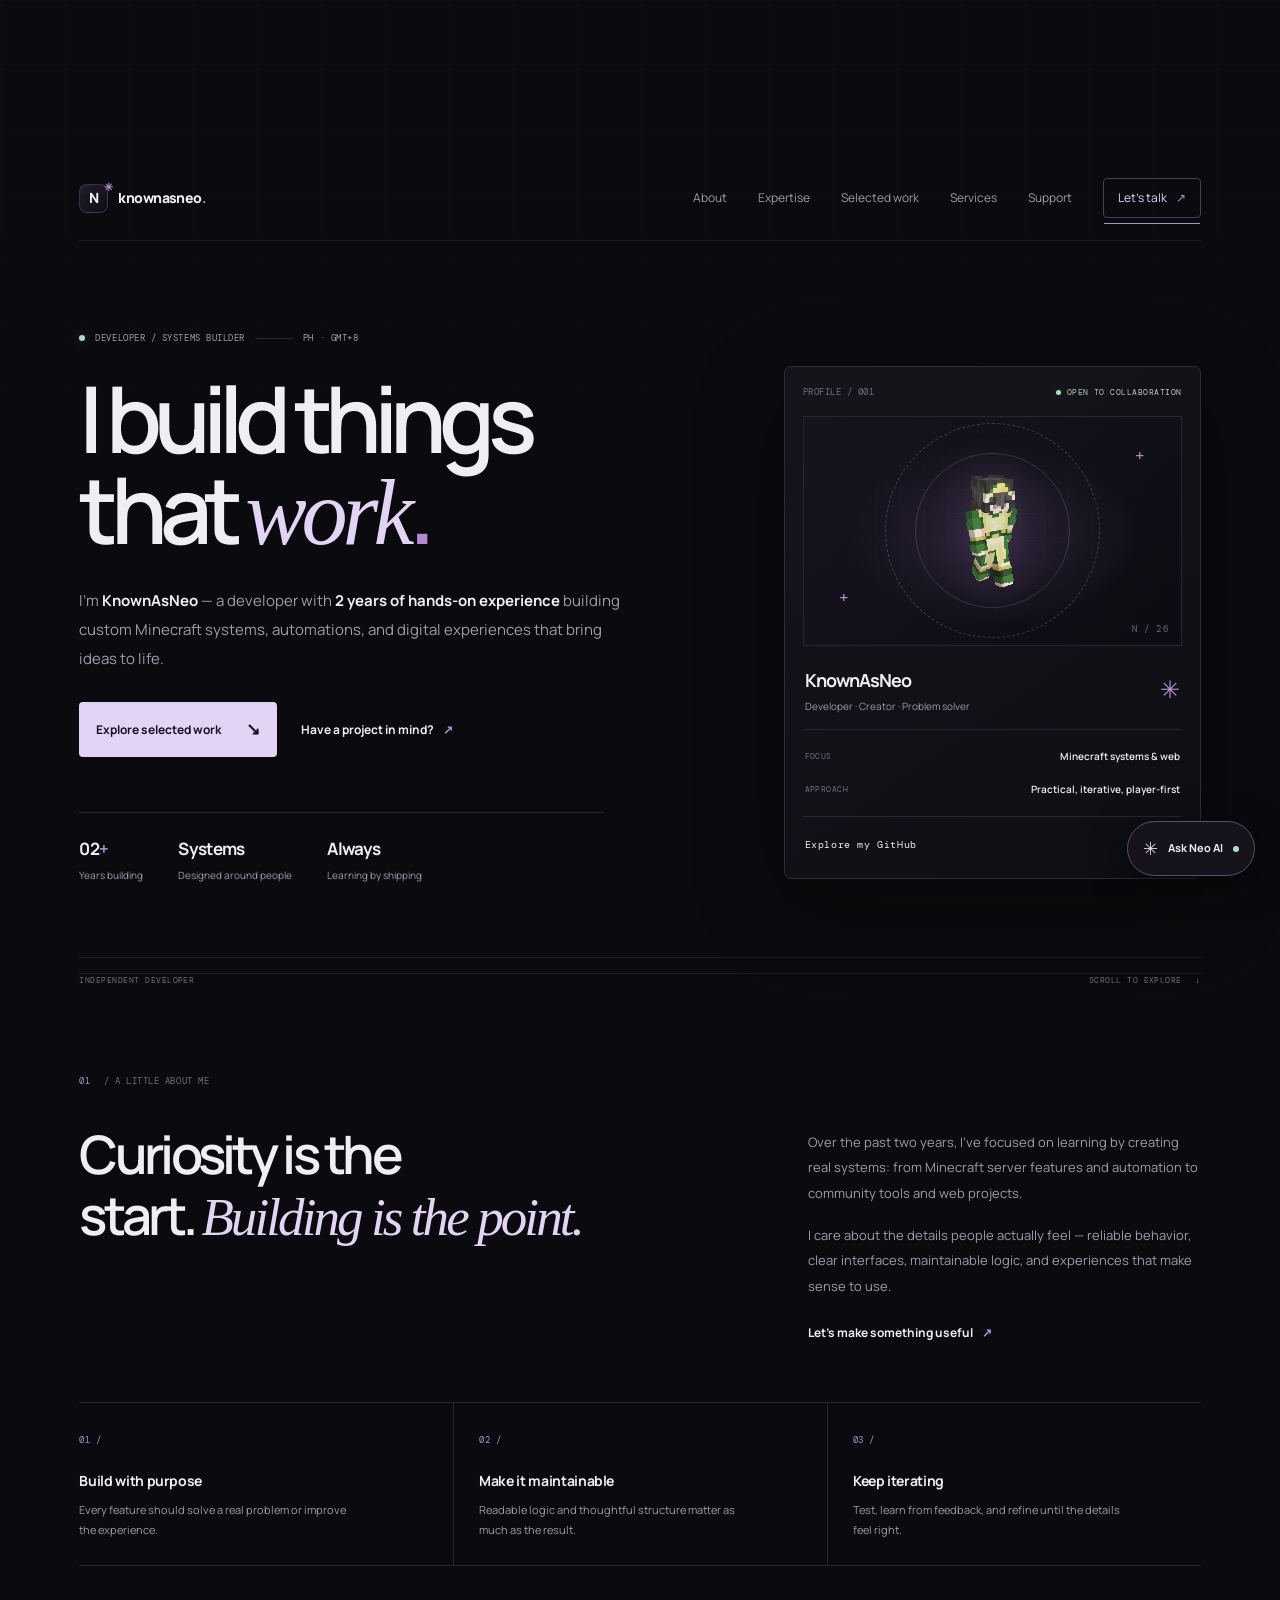
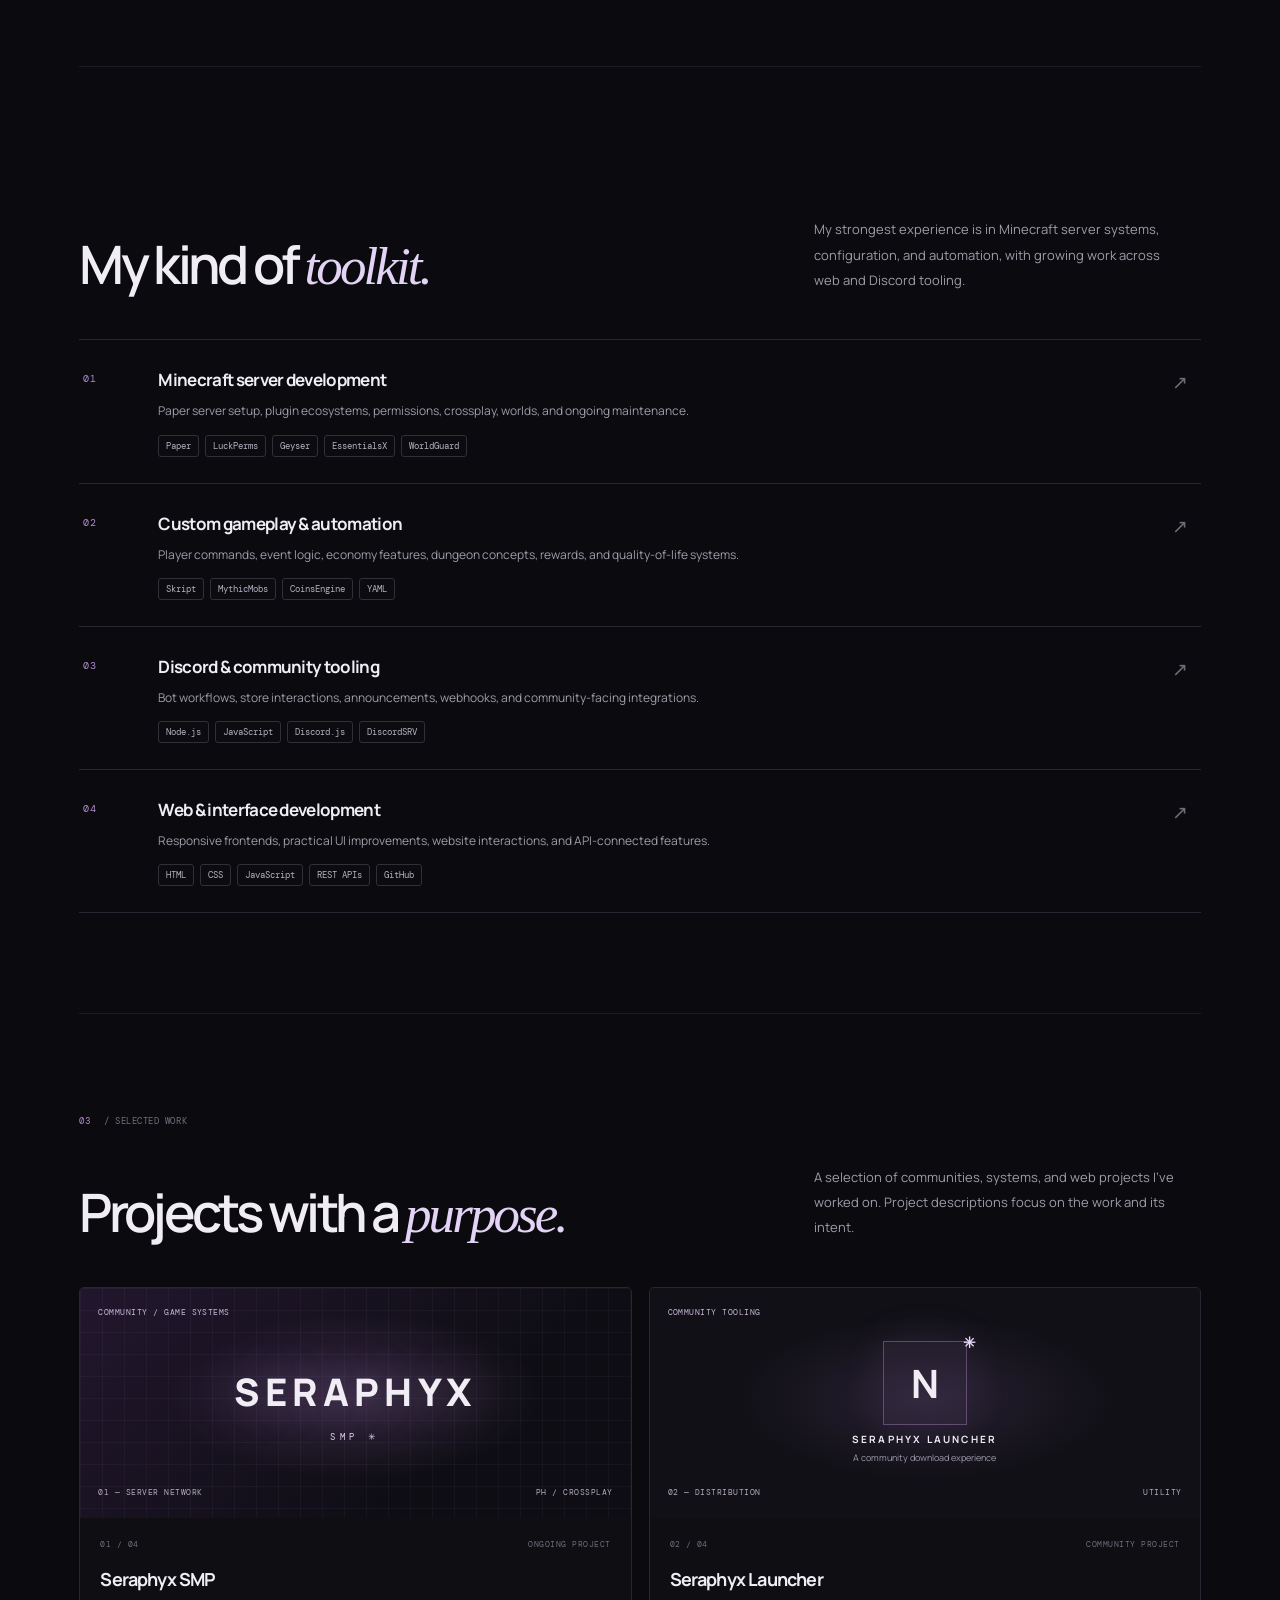
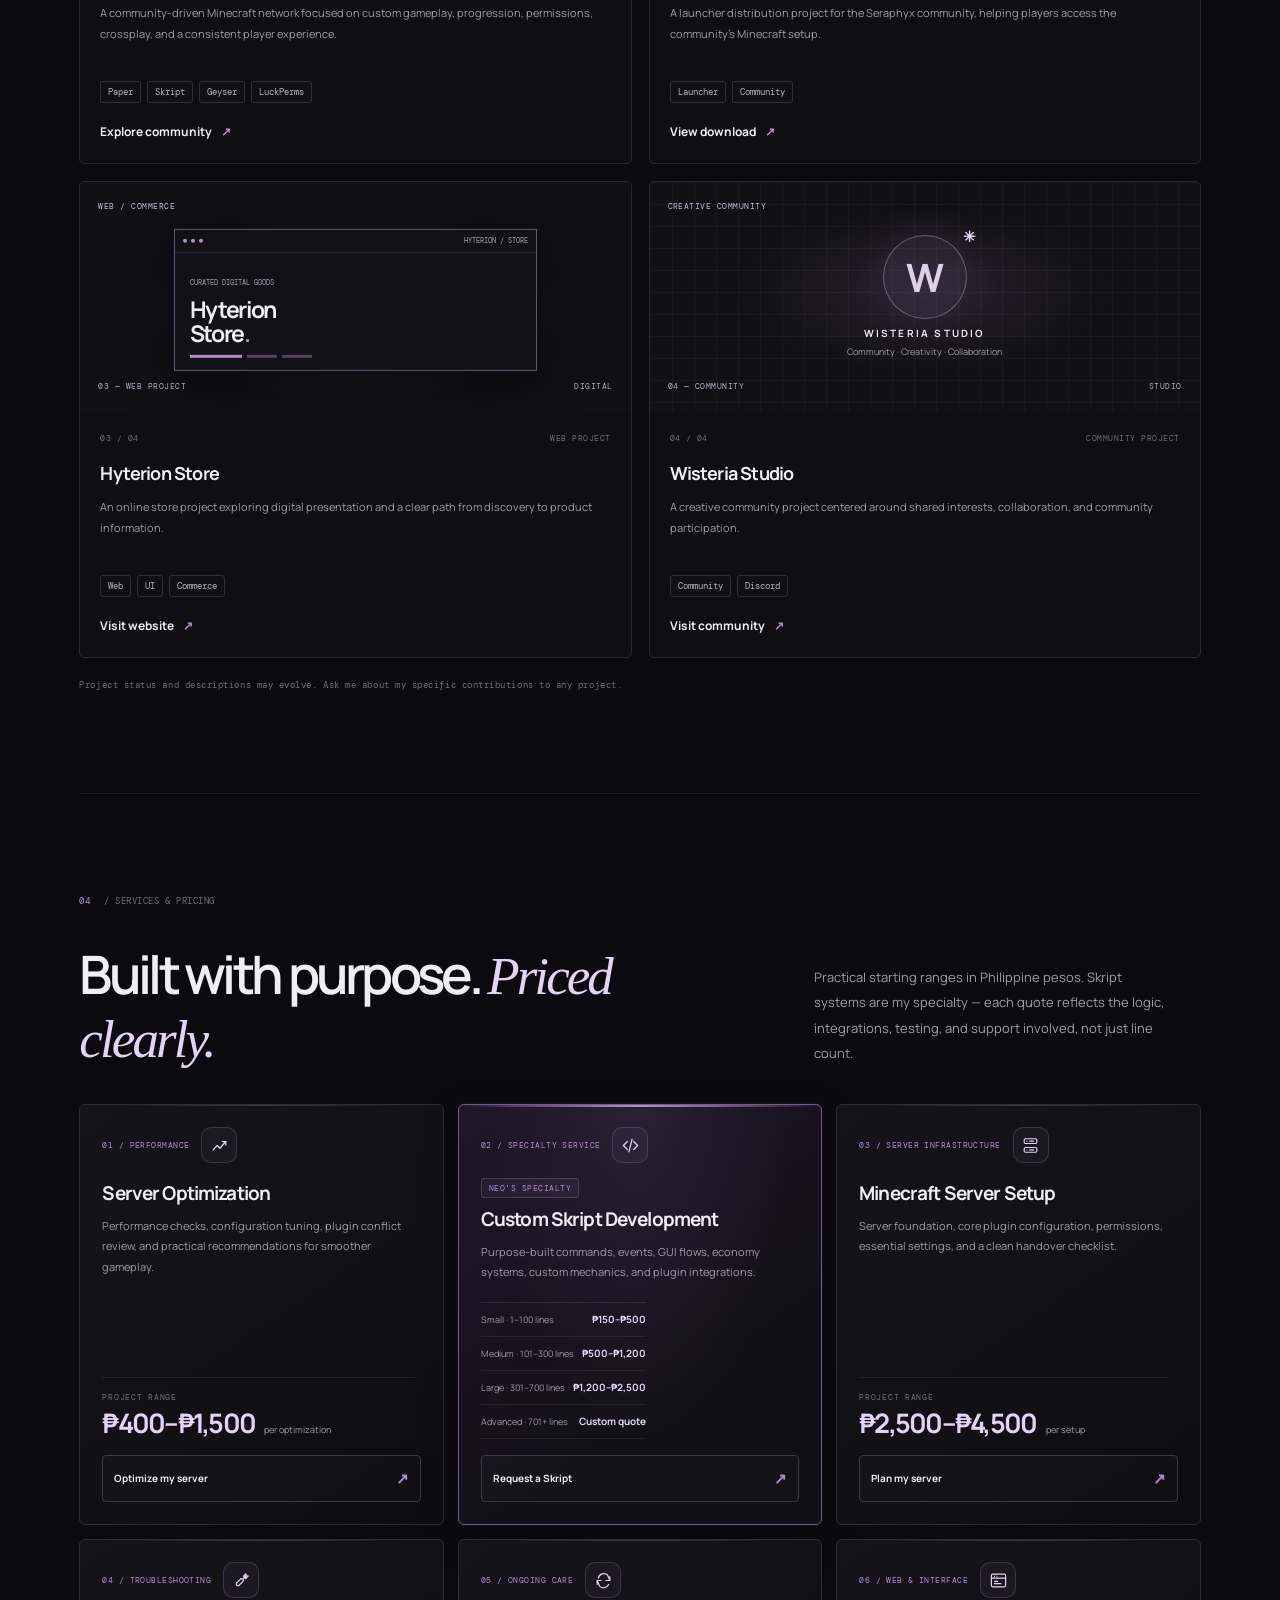
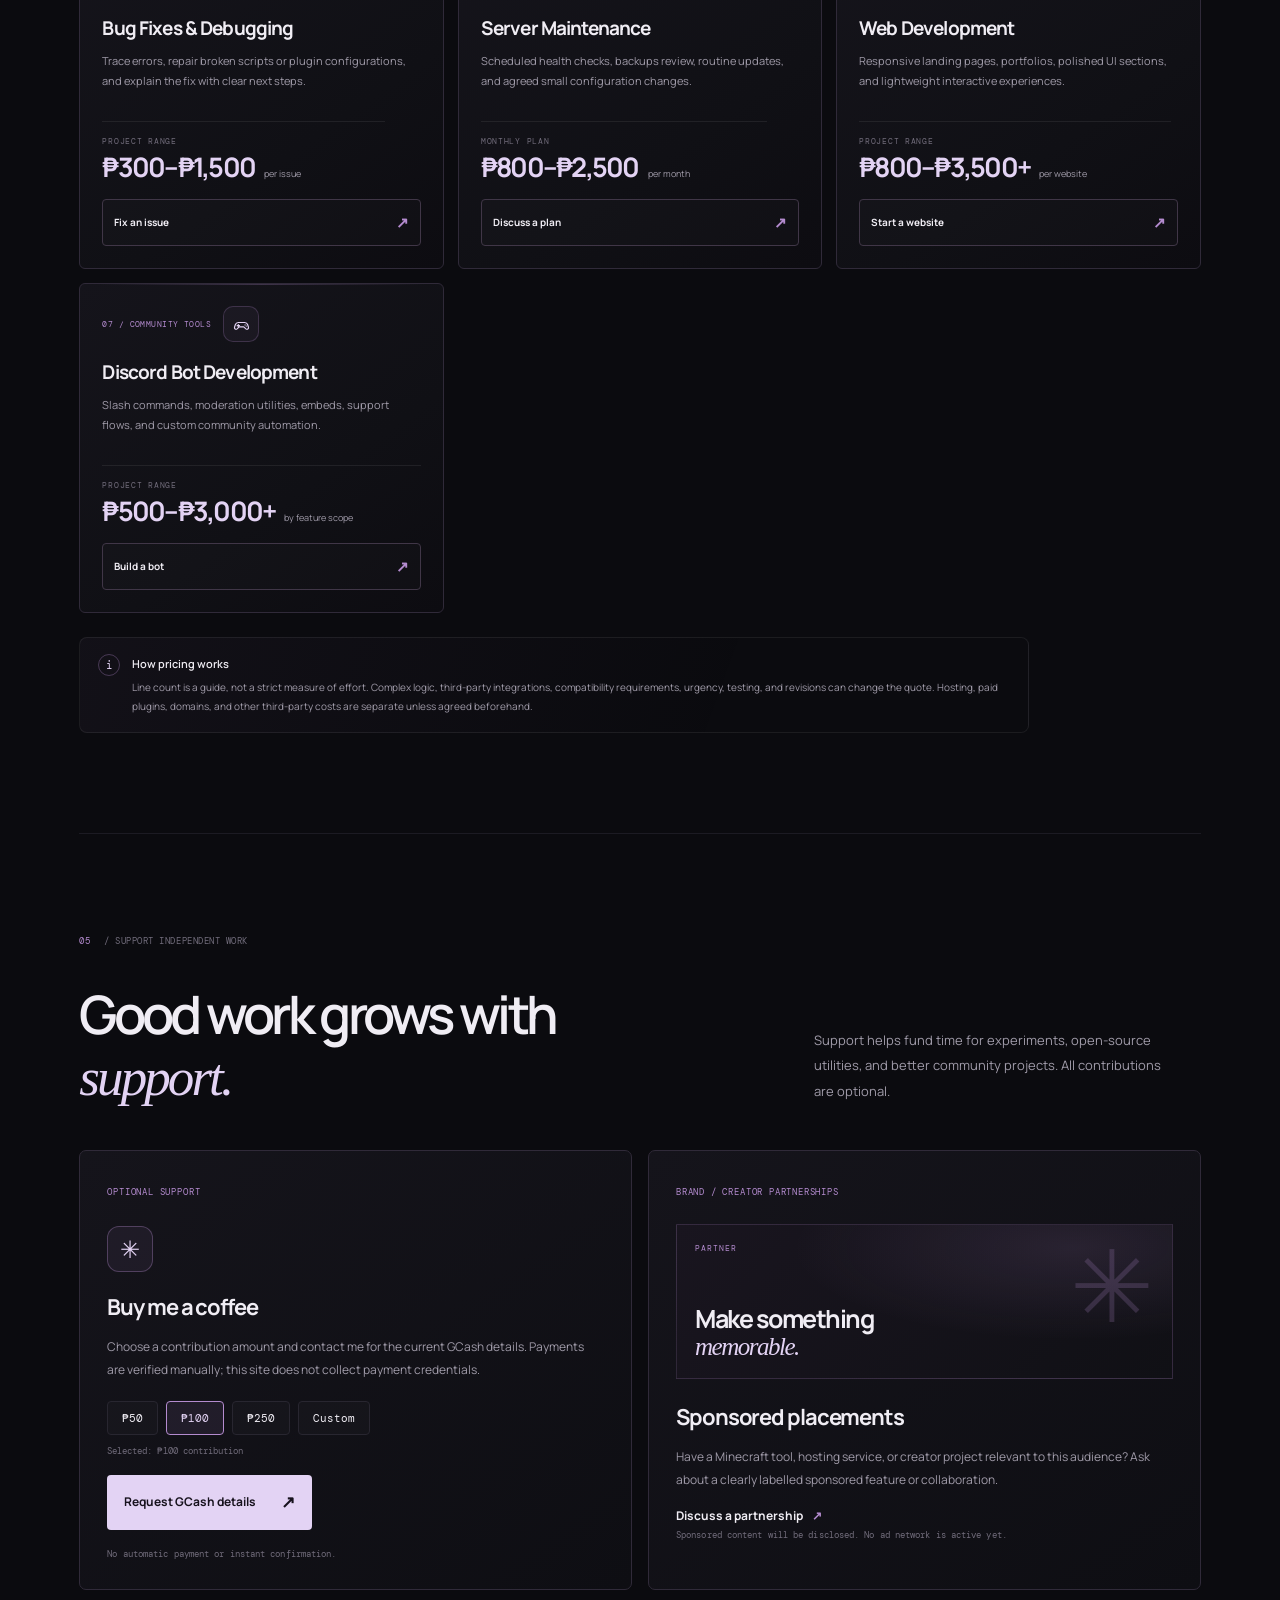
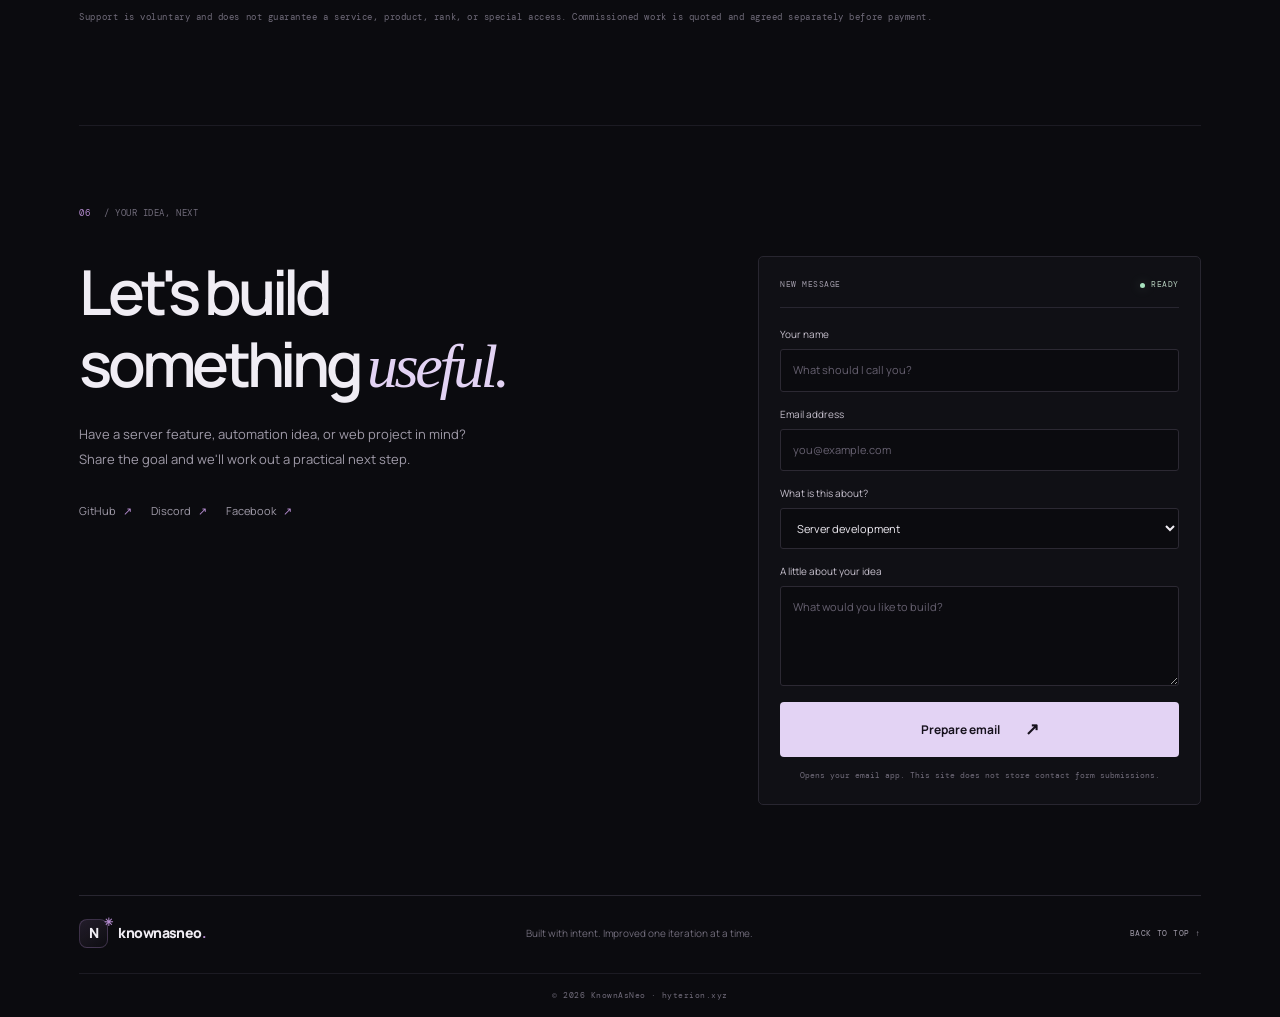
==== commit 9969b7a6: "Add dynamic nebula background canvas" ====
--- a/index.html
+++ b/index.html
@@ -14,9 +14,12 @@
   <link rel="preconnect" href="https://fonts.googleapis.com">
   <link rel="preconnect" href="https://fonts.gstatic.com" crossorigin>
   <link href="https://fonts.googleapis.com/css2?family=DM+Mono:wght@400;500&family=Manrope:wght@400;500;600;700;800&display=swap" rel="stylesheet">
-  <link rel="stylesheet" href="style.css?v=20261013-contact1">
+  <link rel="stylesheet" href="style.css">
 </head>
 <body>
+  <canvas id="cosmic-background" aria-hidden="true"></canvas>
+  <div class="cosmic-glow cosmic-glow-one" aria-hidden="true"></div>
+  <div class="cosmic-glow cosmic-glow-two" aria-hidden="true"></div>
   <a class="skip-link" href="#main">Skip to content</a>
   <div class="site-shell">
     <header class="topbar">
@@ -152,22 +155,7 @@
         </div>
         <p class="small-note money-disclaimer">Support is voluntary and does not guarantee a service, product, rank, or special access. Commissioned work is quoted and agreed separately before payment.</p>
       </section>
-      <section class="contact-section" id="contact"><div class="section-label"><span>06</span> / YOUR IDEA, NEXT</div><div class="contact-layout"><div><h2>Let's build<br>something <span class="serif-accent">useful.</span></h2><p>Have a server feature, automation idea, or web project in mind? Share the goal and we'll work out a practical next step.</p><div class="contact-socials"><a href="https://github.com/nathanielclintsuyod0-collab" target="_blank" rel="noopener noreferrer">GitHub <span>↗</span></a><a href="https://discord.gg/seraphyx" target="_blank" rel="noopener noreferrer">Discord <span>↗</span></a><a href="https://www.facebook.com/profile.php?id=61582231886418" target="_blank" rel="noopener noreferrer">Facebook <span>↗</span></a></div></div><form id="contactForm" novalidate>
-  <div class="form-heading"><span>NEW MESSAGE</span><span><i></i> SECURE FORM</span></div>
-  <label for="name">Your name</label>
-  <input id="name" name="name" autocomplete="name" required minlength="2" maxlength="100" placeholder="What should I call you?">
-  <label for="email">Email address</label>
-  <input id="email" name="email" type="email" autocomplete="email" required maxlength="254" placeholder="you@example.com">
-  <label for="topic">What is this about?</label>
-  <select id="topic" name="topic" required>
-    <option>Server development</option><option>Server Optimization</option><option>Minecraft Server Setup</option><option>Custom Skript Development</option><option>Fixes and Debugging</option><option>Maintenance</option><option>Skript / custom systems</option><option>Plugin configuration</option><option>Discord Bot Development</option><option>Discord tooling</option><option>Web Development</option><option>Website development</option><option>Support / GCash contribution</option><option>Sponsorship / advertising partnership</option><option>Collaboration</option><option>Something else</option>
-  </select>
-  <label for="message">A little about your idea</label>
-  <textarea id="message" name="message" rows="4" required minlength="10" maxlength="5000" placeholder="What would you like to build?"></textarea>
-  <p id="contactFormStatus" class="form-status" role="status" aria-live="polite" tabindex="-1"></p>
-  <button class="button button-primary" id="contactSubmit" type="submit">Send message <span aria-hidden="true">↗</span></button>
-  <p class="form-note">Your message is sent securely through Formspree. Your email address is used only to reply to your inquiry.</p>
-</form></div></section>
+      <section class="contact-section" id="contact"><div class="section-label"><span>06</span> / YOUR IDEA, NEXT</div><div class="contact-layout"><div><h2>Let's build<br>something <span class="serif-accent">useful.</span></h2><p>Have a server feature, automation idea, or web project in mind? Share the goal and we'll work out a practical next step.</p><div class="contact-socials"><a href="https://github.com/nathanielclintsuyod0-collab" target="_blank" rel="noopener noreferrer">GitHub <span>↗</span></a><a href="https://discord.gg/seraphyx" target="_blank" rel="noopener noreferrer">Discord <span>↗</span></a><a href="https://www.facebook.com/profile.php?id=61582231886418" target="_blank" rel="noopener noreferrer">Facebook <span>↗</span></a></div></div><form id="contactForm"><div class="form-heading"><span>NEW MESSAGE</span><span><i></i> READY</span></div><label for="name">Your name</label><input id="name" name="name" autocomplete="name" required placeholder="What should I call you?"><label for="email">Email address</label><input id="email" name="email" type="email" autocomplete="email" required placeholder="you@example.com"><label for="topic">What is this about?</label><select id="topic" name="topic"><option>Server development</option><option>Server Optimization</option><option>Minecraft Server Setup</option><option>Custom Skript Development</option><option>Fixes and Debugging</option><option>Maintenance</option><option>Skript / custom systems</option><option>Plugin configuration</option><option>Discord Bot Development</option><option>Discord tooling</option><option>Web Development</option><option>Website development</option><option>Support / GCash contribution</option><option>Sponsorship / advertising partnership</option><option>Collaboration</option><option>Something else</option></select><label for="message">A little about your idea</label><textarea id="message" name="message" rows="4" required placeholder="What would you like to build?"></textarea><button class="button button-primary" type="submit">Prepare email <span>↗</span></button><p class="form-note">Opens your email app. This site does not store contact form submissions.</p></form></div></section>
     </main>
 
     <footer class="footer"><a class="brand" href="#home"><span class="brand-mark">N<span>✳</span></span><span>knownasneo<span class="accent">.</span></span></a><p>Built with intent. Improved one iteration at a time.</p><a class="back-top" href="#home">BACK TO TOP ↑</a><div class="copyright">© <span id="year"></span> KnownAsNeo · hyterion.xyz</div></footer>
@@ -180,6 +168,6 @@
     <div class="ai-messages" id="aiMessages" aria-live="polite" aria-relevant="additions text"></div>
     <form class="ai-form" id="aiForm"><label class="sr-only" for="aiInput">Message Neo AI</label><textarea id="aiInput" rows="1" maxlength="1200" placeholder="Ask about my work..." required></textarea><button type="submit" aria-label="Send message"><span>↑</span></button><p>AI-generated answers can be imperfect. No secrets or private information are shared.</p></form>
   </section>
-  <script src="script.js?v=20261013-contact1" defer></script>
+  <script src="script.js" defer></script>
 </body>
 </html>
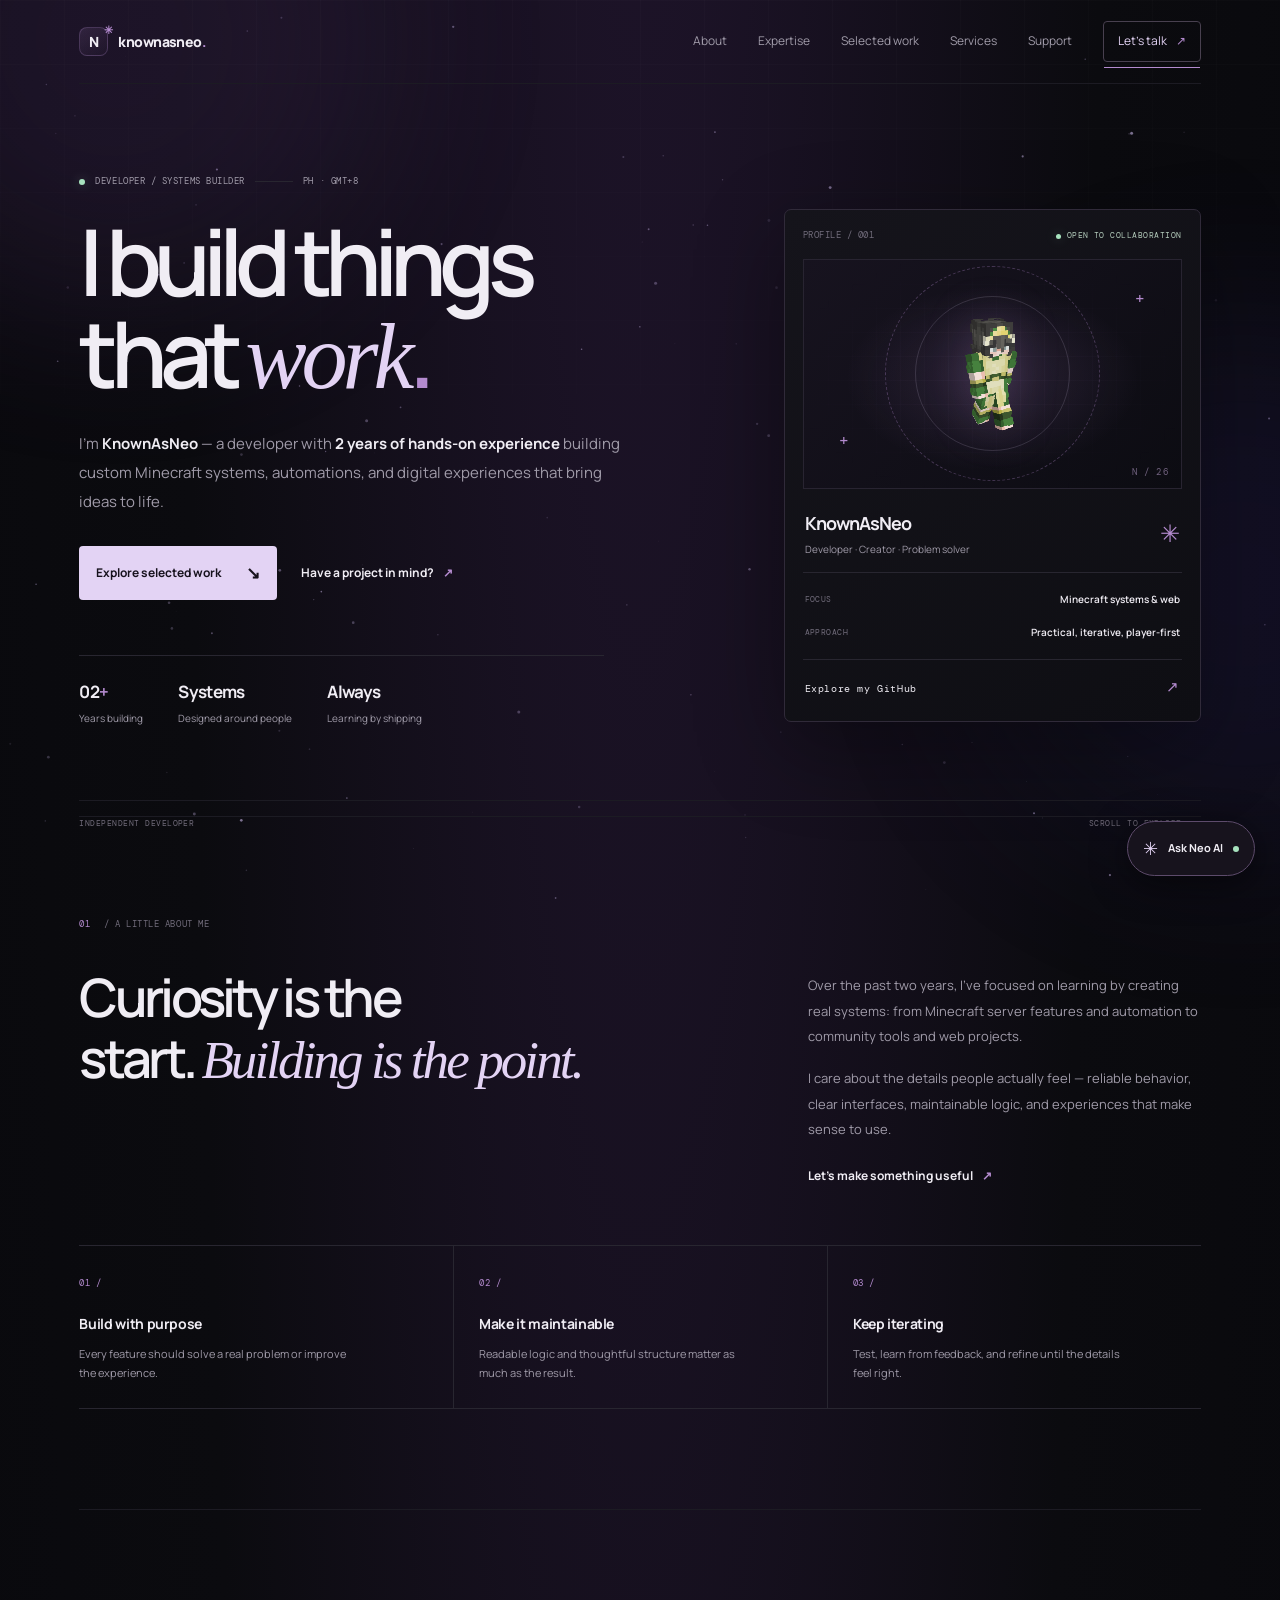
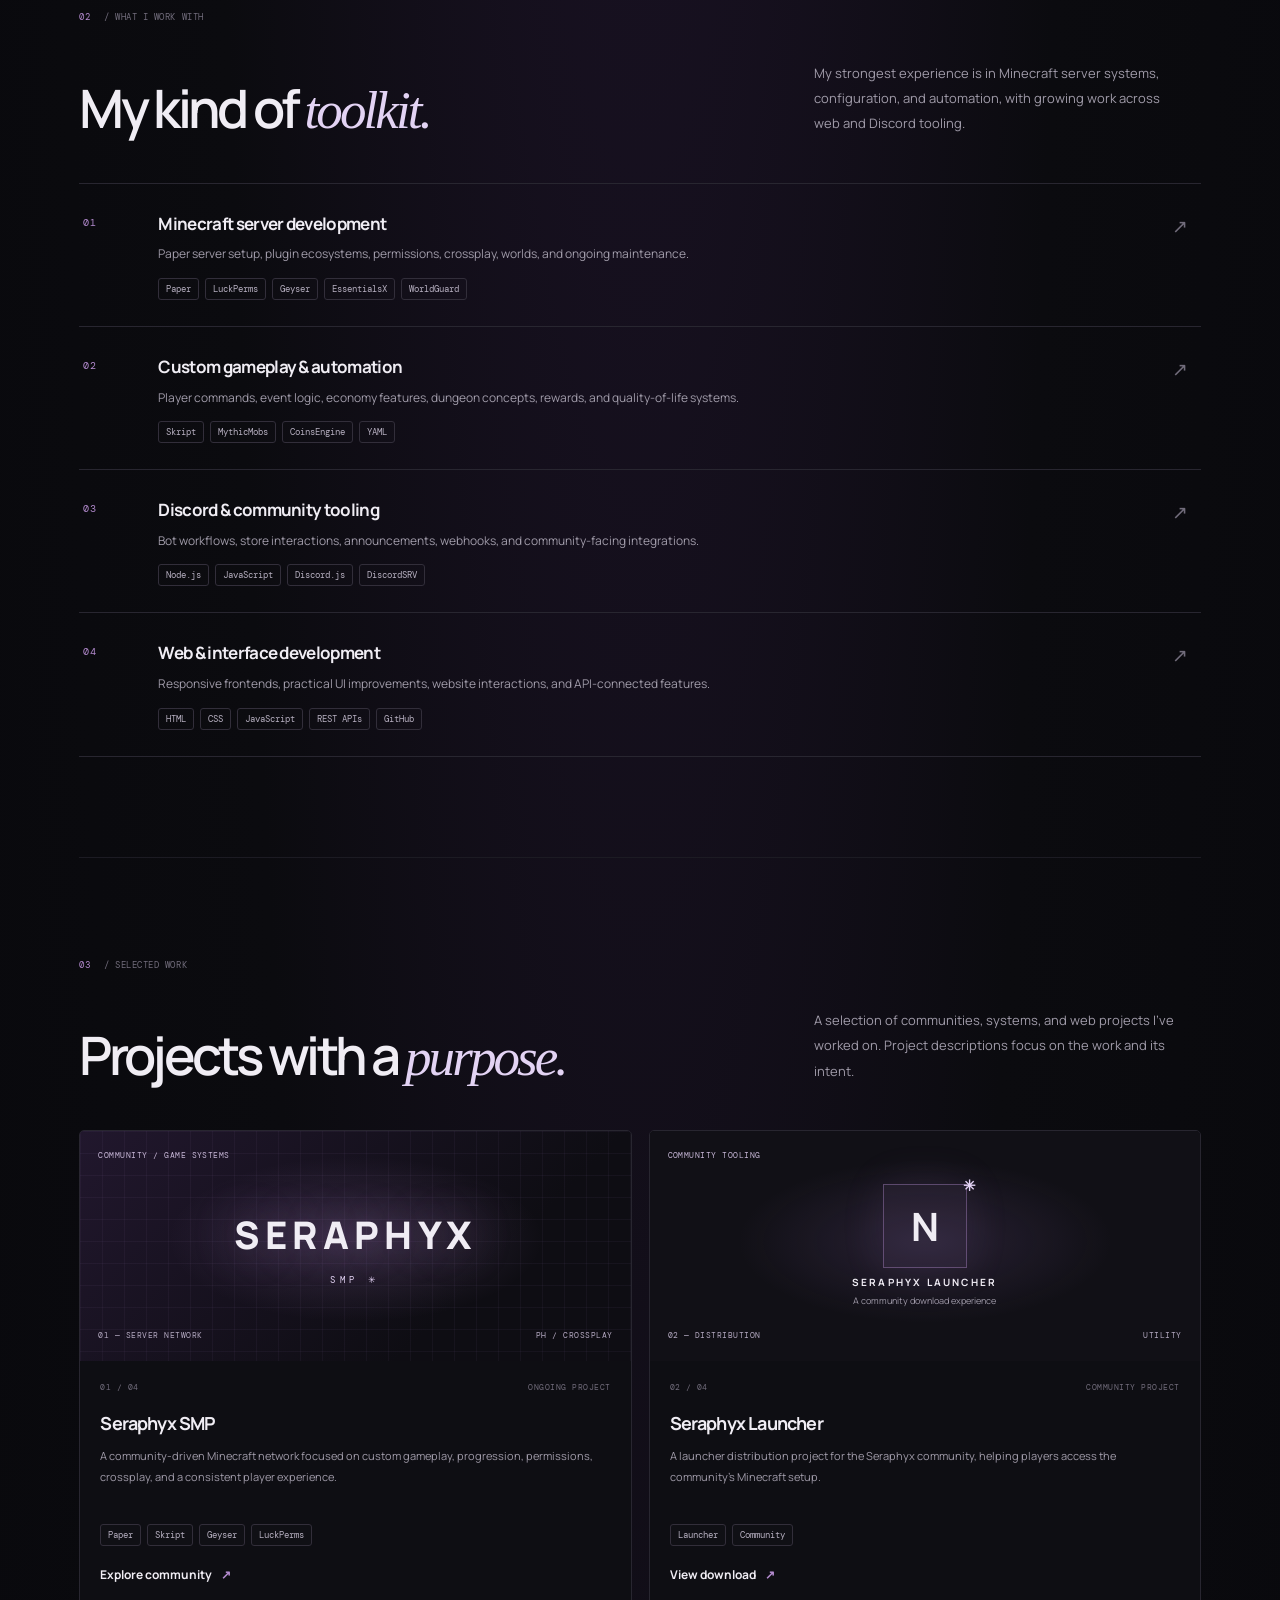
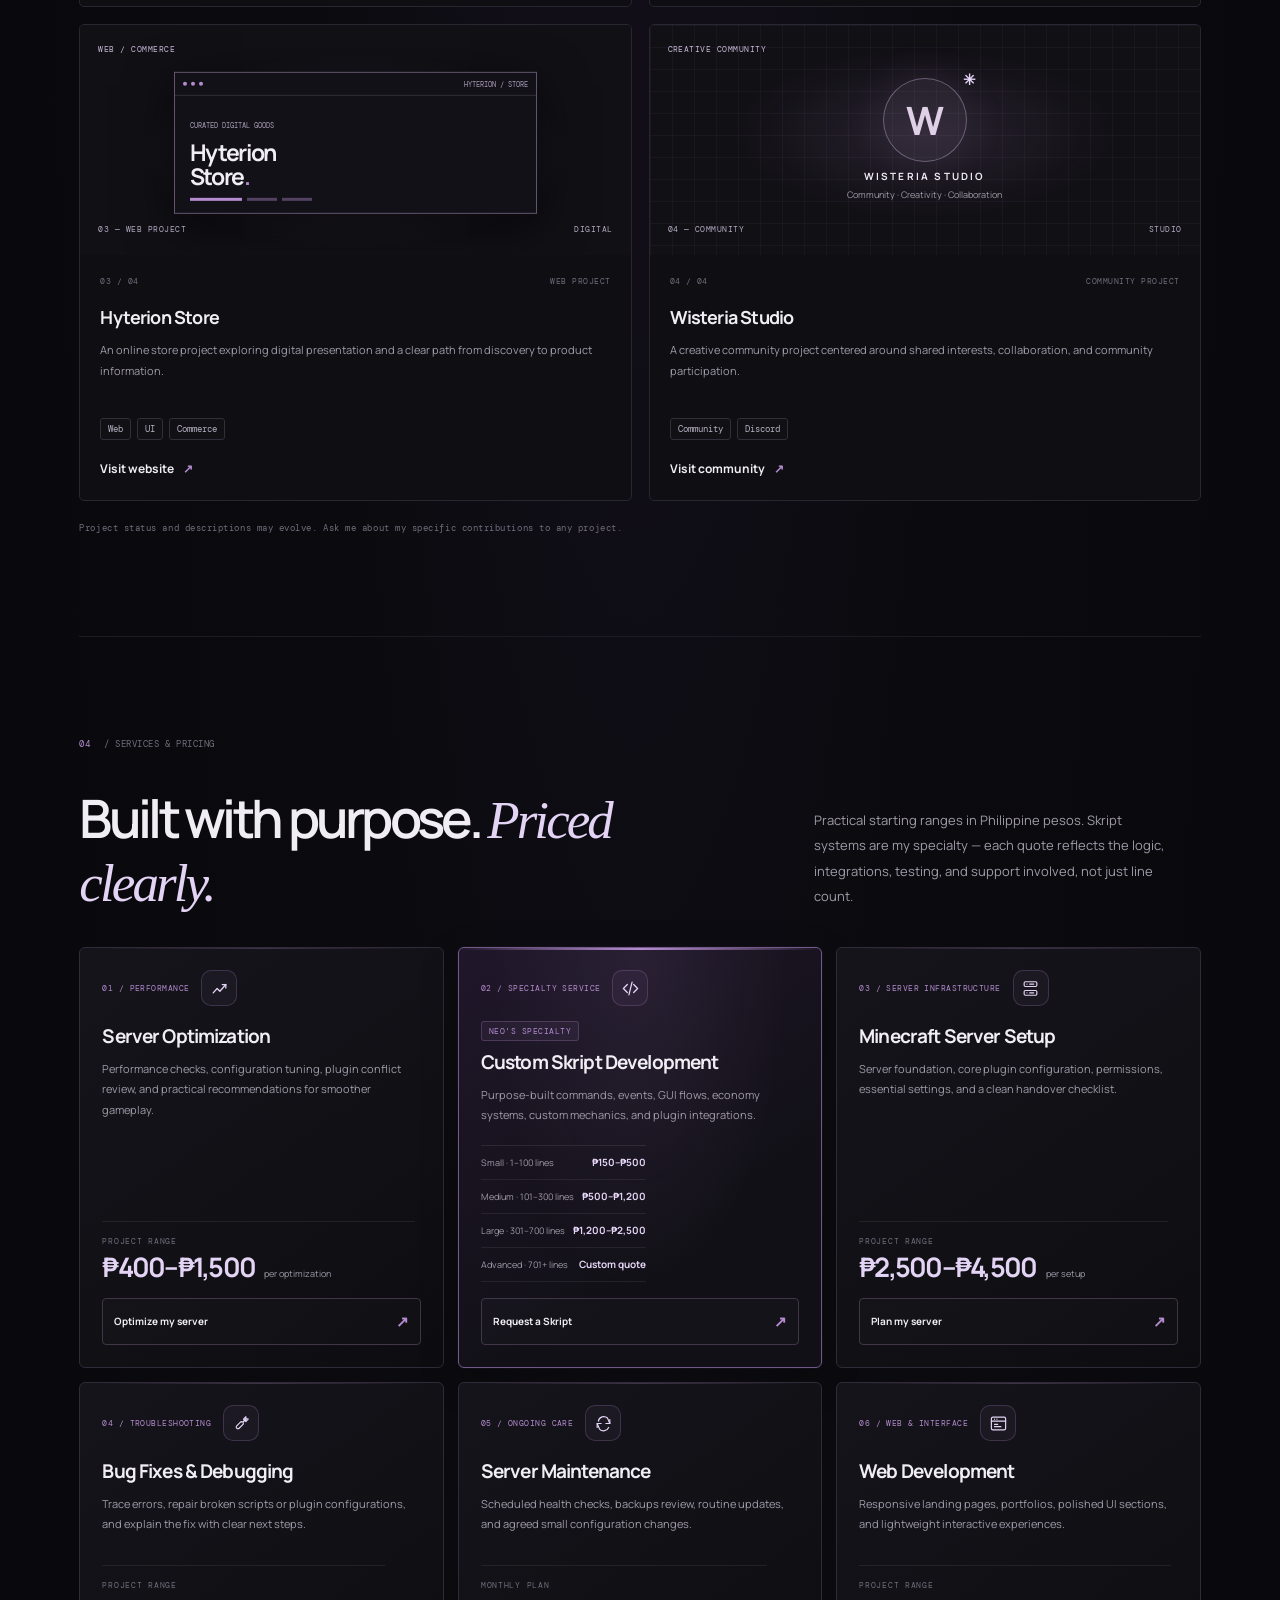
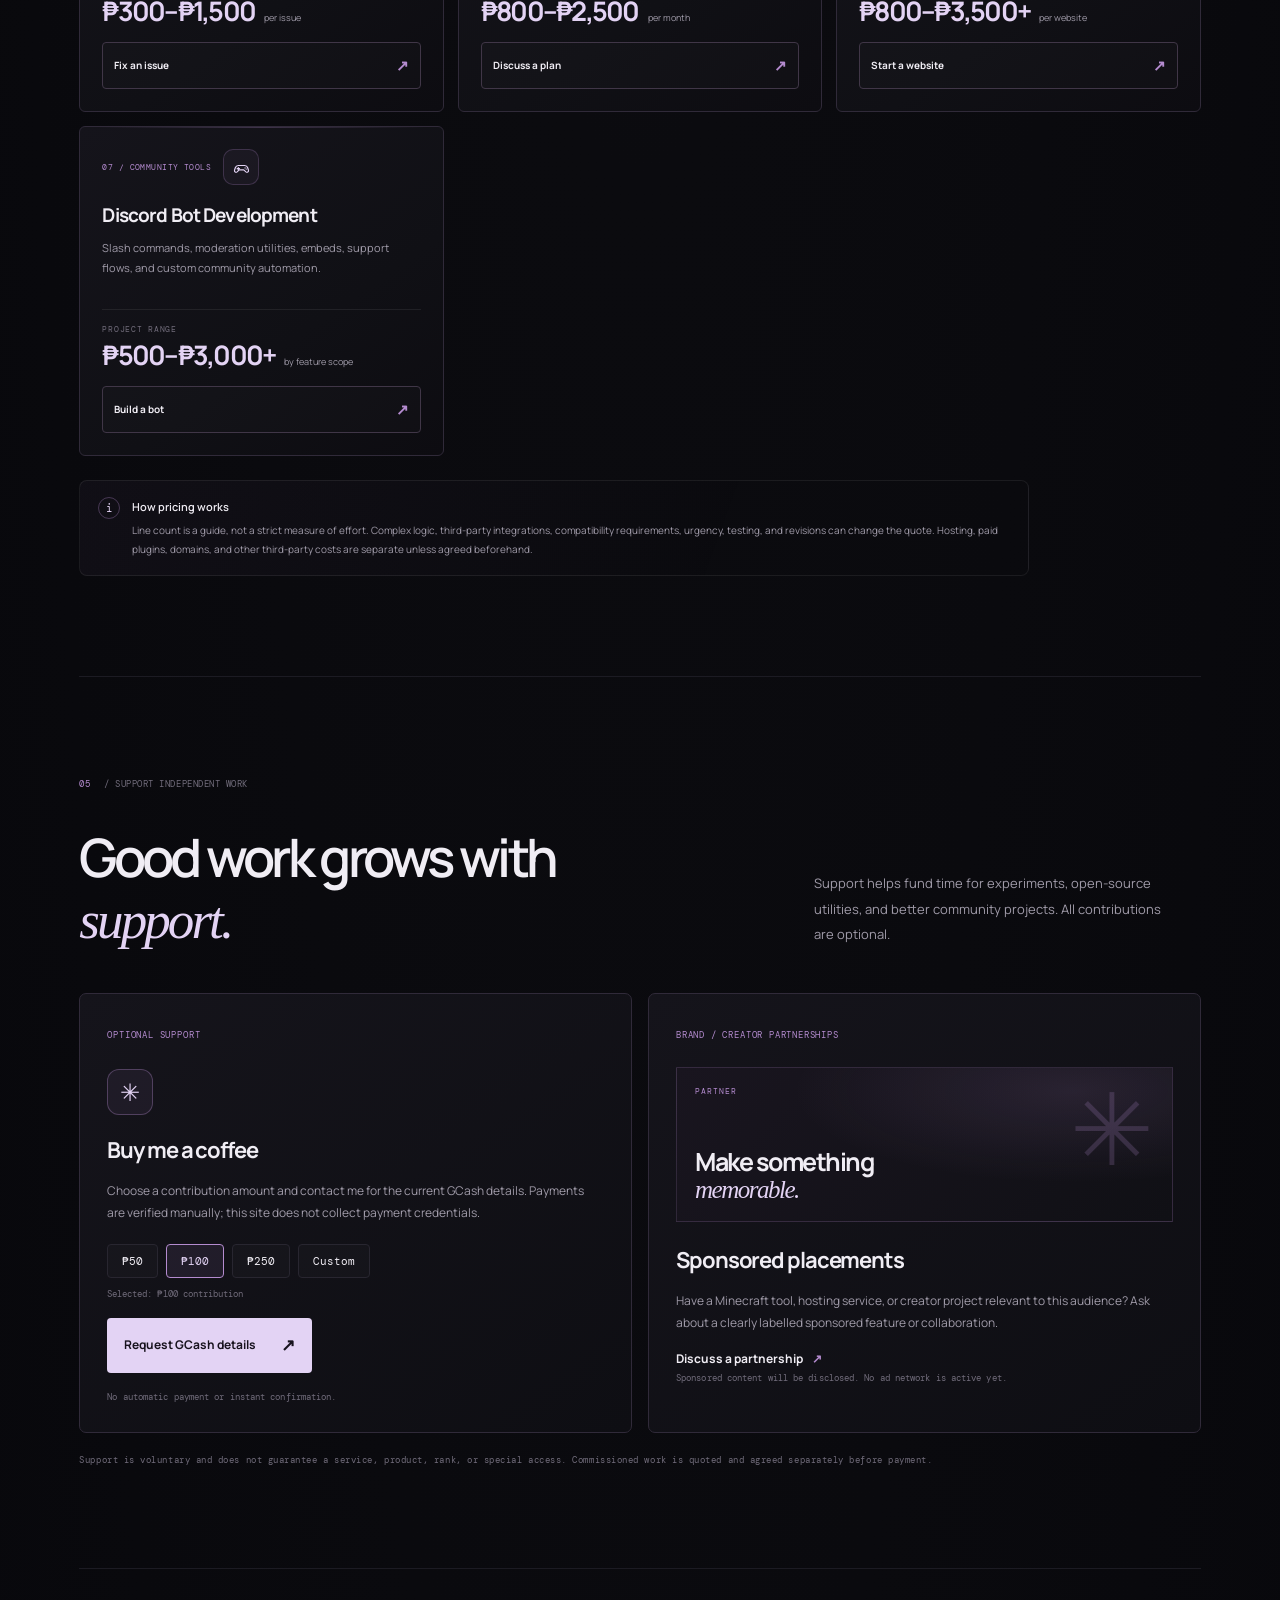
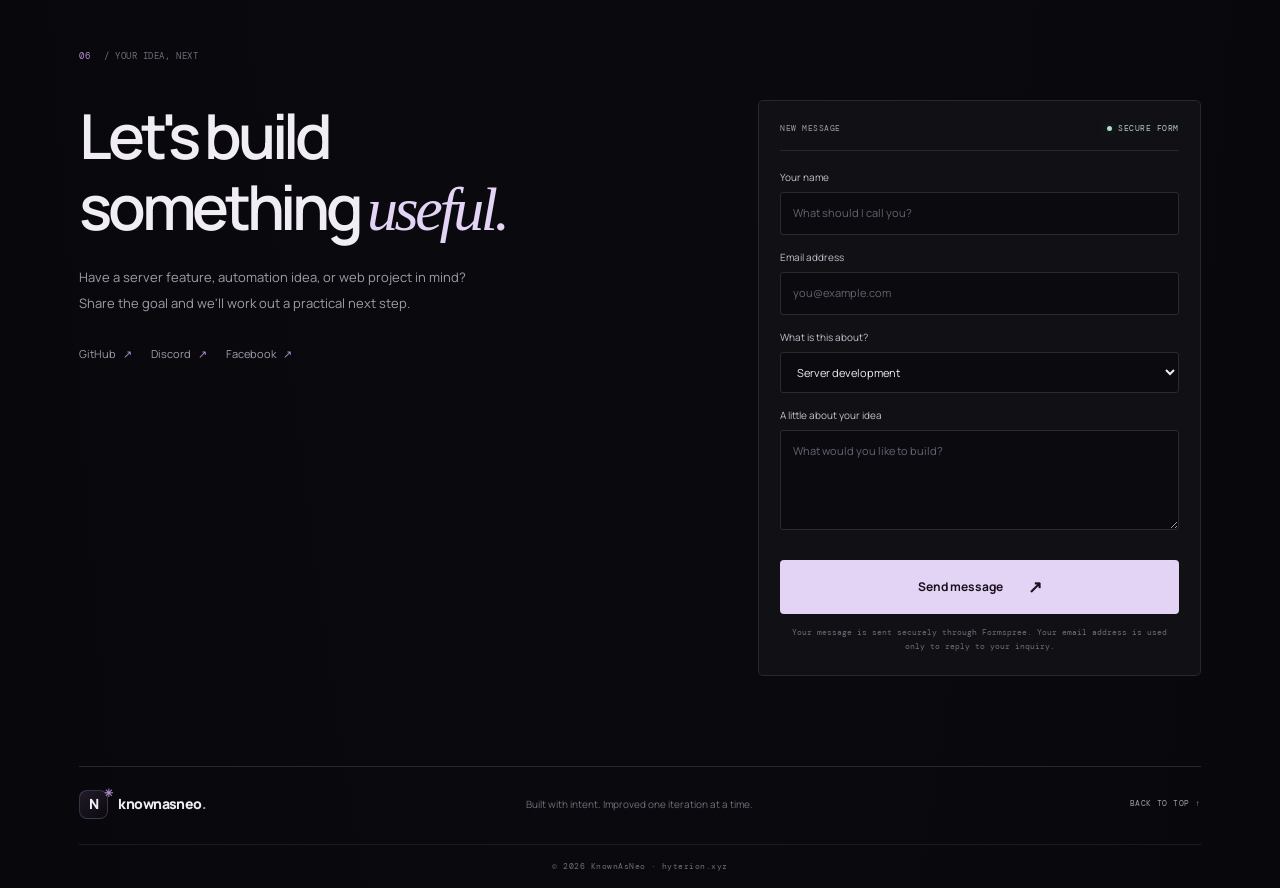
==== commit b4b4a982: "Add cosmic background layers" ====
--- a/index.html
+++ b/index.html
@@ -14,7 +14,7 @@
   <link rel="preconnect" href="https://fonts.googleapis.com">
   <link rel="preconnect" href="https://fonts.gstatic.com" crossorigin>
   <link href="https://fonts.googleapis.com/css2?family=DM+Mono:wght@400;500&family=Manrope:wght@400;500;600;700;800&display=swap" rel="stylesheet">
-  <link rel="stylesheet" href="style.css">
+  <link rel="stylesheet" href="style.css?v=20261013-contact1">
 </head>
 <body>
   <canvas id="cosmic-background" aria-hidden="true"></canvas>
@@ -155,7 +155,22 @@
         </div>
         <p class="small-note money-disclaimer">Support is voluntary and does not guarantee a service, product, rank, or special access. Commissioned work is quoted and agreed separately before payment.</p>
       </section>
-      <section class="contact-section" id="contact"><div class="section-label"><span>06</span> / YOUR IDEA, NEXT</div><div class="contact-layout"><div><h2>Let's build<br>something <span class="serif-accent">useful.</span></h2><p>Have a server feature, automation idea, or web project in mind? Share the goal and we'll work out a practical next step.</p><div class="contact-socials"><a href="https://github.com/nathanielclintsuyod0-collab" target="_blank" rel="noopener noreferrer">GitHub <span>↗</span></a><a href="https://discord.gg/seraphyx" target="_blank" rel="noopener noreferrer">Discord <span>↗</span></a><a href="https://www.facebook.com/profile.php?id=61582231886418" target="_blank" rel="noopener noreferrer">Facebook <span>↗</span></a></div></div><form id="contactForm"><div class="form-heading"><span>NEW MESSAGE</span><span><i></i> READY</span></div><label for="name">Your name</label><input id="name" name="name" autocomplete="name" required placeholder="What should I call you?"><label for="email">Email address</label><input id="email" name="email" type="email" autocomplete="email" required placeholder="you@example.com"><label for="topic">What is this about?</label><select id="topic" name="topic"><option>Server development</option><option>Server Optimization</option><option>Minecraft Server Setup</option><option>Custom Skript Development</option><option>Fixes and Debugging</option><option>Maintenance</option><option>Skript / custom systems</option><option>Plugin configuration</option><option>Discord Bot Development</option><option>Discord tooling</option><option>Web Development</option><option>Website development</option><option>Support / GCash contribution</option><option>Sponsorship / advertising partnership</option><option>Collaboration</option><option>Something else</option></select><label for="message">A little about your idea</label><textarea id="message" name="message" rows="4" required placeholder="What would you like to build?"></textarea><button class="button button-primary" type="submit">Prepare email <span>↗</span></button><p class="form-note">Opens your email app. This site does not store contact form submissions.</p></form></div></section>
+      <section class="contact-section" id="contact"><div class="section-label"><span>06</span> / YOUR IDEA, NEXT</div><div class="contact-layout"><div><h2>Let's build<br>something <span class="serif-accent">useful.</span></h2><p>Have a server feature, automation idea, or web project in mind? Share the goal and we'll work out a practical next step.</p><div class="contact-socials"><a href="https://github.com/nathanielclintsuyod0-collab" target="_blank" rel="noopener noreferrer">GitHub <span>↗</span></a><a href="https://discord.gg/seraphyx" target="_blank" rel="noopener noreferrer">Discord <span>↗</span></a><a href="https://www.facebook.com/profile.php?id=61582231886418" target="_blank" rel="noopener noreferrer">Facebook <span>↗</span></a></div></div><form id="contactForm" novalidate>
+  <div class="form-heading"><span>NEW MESSAGE</span><span><i></i> SECURE FORM</span></div>
+  <label for="name">Your name</label>
+  <input id="name" name="name" autocomplete="name" required minlength="2" maxlength="100" placeholder="What should I call you?">
+  <label for="email">Email address</label>
+  <input id="email" name="email" type="email" autocomplete="email" required maxlength="254" placeholder="you@example.com">
+  <label for="topic">What is this about?</label>
+  <select id="topic" name="topic" required>
+    <option>Server development</option><option>Server Optimization</option><option>Minecraft Server Setup</option><option>Custom Skript Development</option><option>Fixes and Debugging</option><option>Maintenance</option><option>Skript / custom systems</option><option>Plugin configuration</option><option>Discord Bot Development</option><option>Discord tooling</option><option>Web Development</option><option>Website development</option><option>Support / GCash contribution</option><option>Sponsorship / advertising partnership</option><option>Collaboration</option><option>Something else</option>
+  </select>
+  <label for="message">A little about your idea</label>
+  <textarea id="message" name="message" rows="4" required minlength="10" maxlength="5000" placeholder="What would you like to build?"></textarea>
+  <p id="contactFormStatus" class="form-status" role="status" aria-live="polite" tabindex="-1"></p>
+  <button class="button button-primary" id="contactSubmit" type="submit">Send message <span aria-hidden="true">↗</span></button>
+  <p class="form-note">Your message is sent securely through Formspree. Your email address is used only to reply to your inquiry.</p>
+</form></div></section>
     </main>
 
     <footer class="footer"><a class="brand" href="#home"><span class="brand-mark">N<span>✳</span></span><span>knownasneo<span class="accent">.</span></span></a><p>Built with intent. Improved one iteration at a time.</p><a class="back-top" href="#home">BACK TO TOP ↑</a><div class="copyright">© <span id="year"></span> KnownAsNeo · hyterion.xyz</div></footer>
@@ -168,6 +183,6 @@
     <div class="ai-messages" id="aiMessages" aria-live="polite" aria-relevant="additions text"></div>
     <form class="ai-form" id="aiForm"><label class="sr-only" for="aiInput">Message Neo AI</label><textarea id="aiInput" rows="1" maxlength="1200" placeholder="Ask about my work..." required></textarea><button type="submit" aria-label="Send message"><span>↑</span></button><p>AI-generated answers can be imperfect. No secrets or private information are shared.</p></form>
   </section>
-  <script src="script.js" defer></script>
+  <script src="script.js?v=20261013-contact1" defer></script>
 </body>
 </html>
--- a/style.css
+++ b/style.css
@@ -114,32 +114,5 @@
 @media(prefers-reduced-motion:reduce){.service-grid-pricing .service-card,.service-grid-pricing .service-card::before,.service-grid-pricing .service-card>a,.service-grid-pricing .service-card>a span{transition:none}}
 
 
-/* Layout safety overrides: keep the portfolio centered and components proportional */
-html{width:100%;overflow-x:hidden}
-body{width:100%;min-width:320px}
-.site-shell{width:100%;max-width:1440px;margin-inline:auto}
-.site-shell main,.site-shell header,.site-shell footer{min-width:0}
-img,svg,video,canvas{max-width:100%}
-button,input,textarea,select{max-width:100%;box-sizing:border-box}
-.hero,.intro-grid,.section-heading,.contact-layout{min-width:0}
-.hero>* ,.intro-grid>* ,.section-heading>* ,.contact-layout>*{min-width:0}
-.button,.nav-cta,.ai-launcher{width:auto;max-width:100%}
-.service-grid-pricing .service-card{min-width:0}
-@media(max-width:700px){
-  .site-shell{width:100%;padding-inline:22px}
-  .hero,.intro-grid,.section-heading,.contact-layout{grid-template-columns:minmax(0,1fr)}
-  .project-grid,.service-grid-pricing,.monetization-grid{grid-template-columns:minmax(0,1fr)}
-  .hero-actions{align-items:flex-start}
-}
-@media(max-width:390px){.site-shell{padding-inline:16px}}
-
-
-/* Contact form submission feedback */
-.form-status{display:none;margin:14px 0 0;padding:11px 12px;border:1px solid var(--line);border-radius:4px;font-size:11px;line-height:1.7;overflow-wrap:anywhere}
-.form-status:not(:empty){display:block}
-.form-status.is-loading{display:block;border-color:#554365;color:var(--lilac);background:#b48bcf0b}
-.form-status.is-success{display:block;border-color:#426d55;color:#bde9cc;background:#a7e2be0b}
-.form-status.is-error{display:block;border-color:#754650;color:#f0c6ce;background:#e76e7e0b}
-#contactSubmit:disabled{opacity:.65;cursor:wait;transform:none}
-#contactForm[aria-busy="true"]{border-color:#554365}
-#contactForm input:invalid:not(:placeholder-shown),#contactForm textarea:invalid:not(:placeholder-shown){border-color:#754650}
+/* Dynamic Hyterion nebula background */
+#cosmic-background{position:fixed;inset:0;width:100%;height:100%;z-index:-2;pointer-events:none;opacity:.8}body{isolation:isolate;background:radial-gradient(ellipse at 50% -20%,#21152e 0%,#0b0b0f 52%,#08080c 100%)}.site-shell{position:relative;z-index:1}.cosmic-glow{position:fixed;z-index:-1;pointer-events:none;width:42vw;height:42vw;max-width:650px;max-height:650px;border-radius:50%;filter:blur(95px);opacity:.13;will-change:transform}.cosmic-glow-one{background:#9b59d0;top:-18vw;left:-12vw;animation:nebulaDriftA 24s ease-in-out infinite alternate}.cosmic-glow-two{background:#4e3baf;right:-18vw;top:35vh;animation:nebulaDriftB 30s ease-in-out infinite alternate}@keyframes nebulaDriftA{to{transform:translate(24vw,22vh) scale(1.2)}}@keyframes nebulaDriftB{to{transform:translate(-20vw,-18vh) scale(1.25)}}::selection{background:#b48bcf55;color:#fff}@media(prefers-reduced-motion:reduce){.cosmic-glow{animation:none}}
